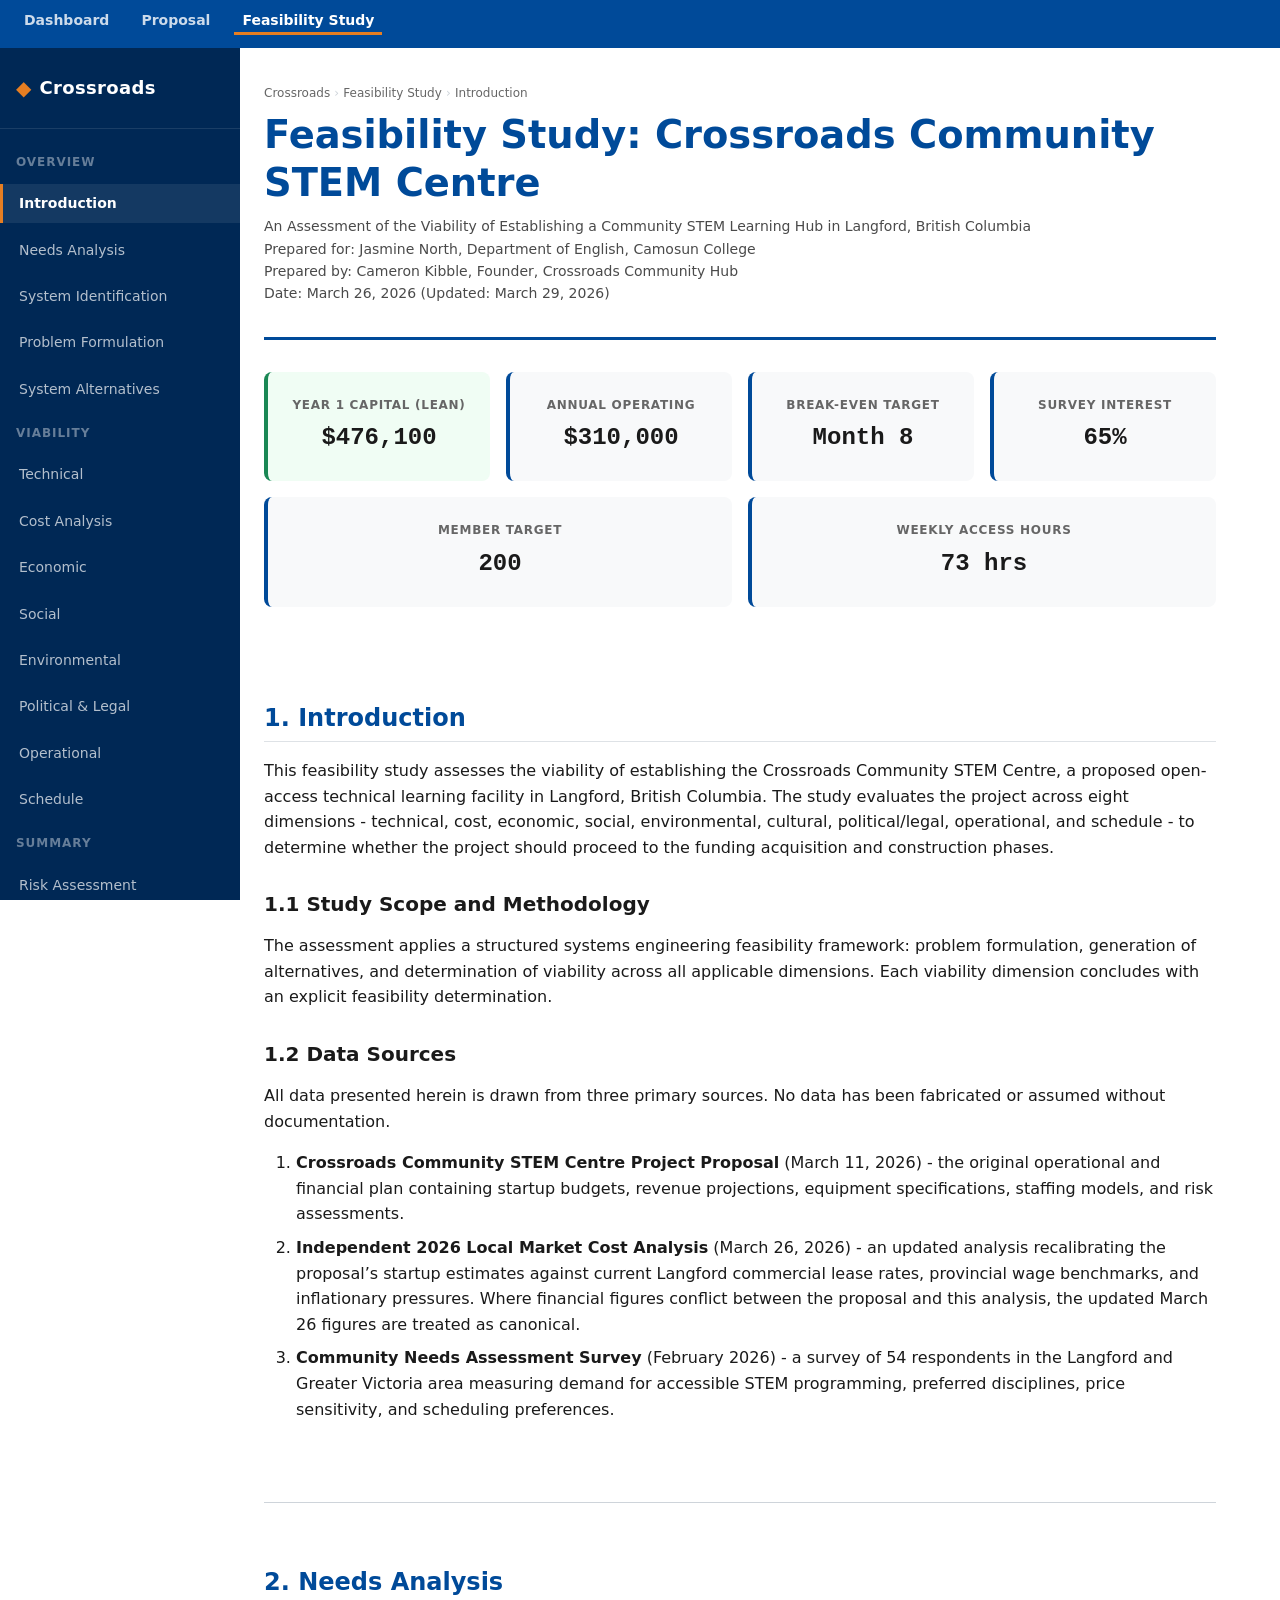
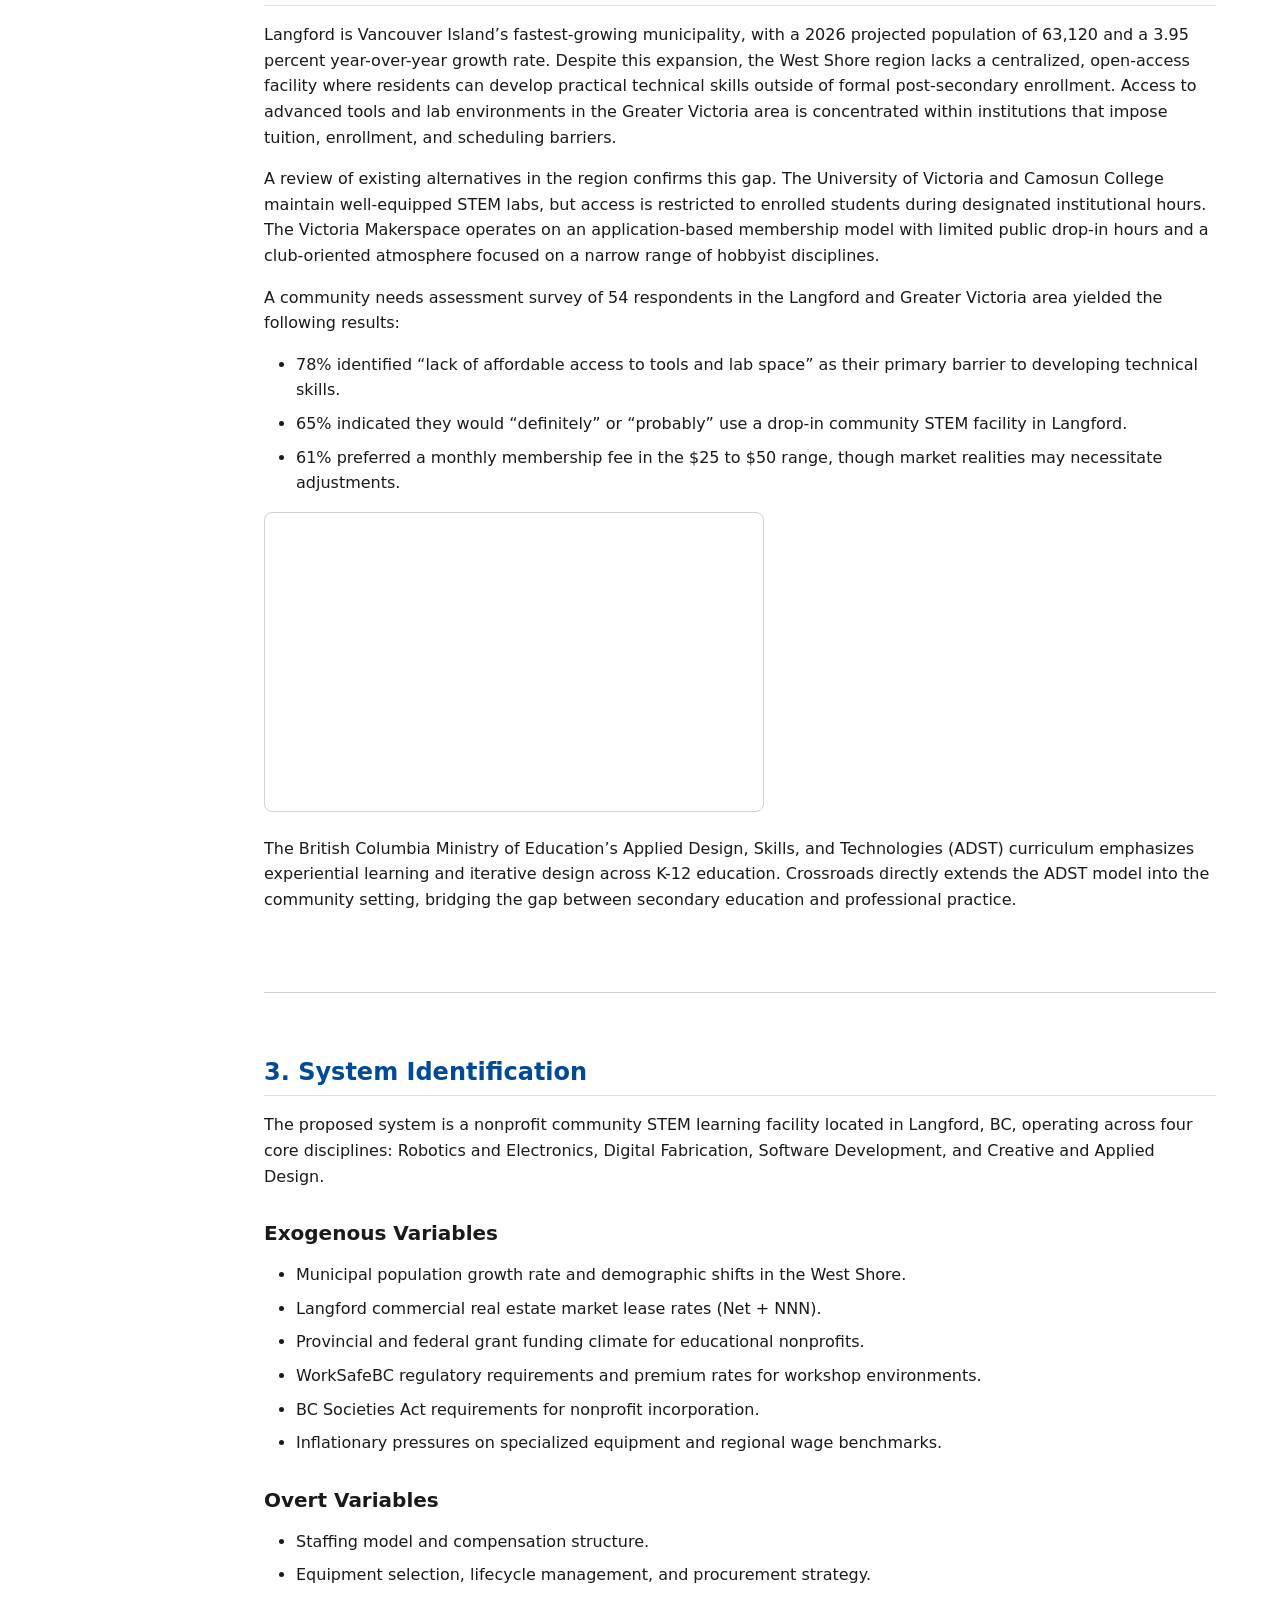
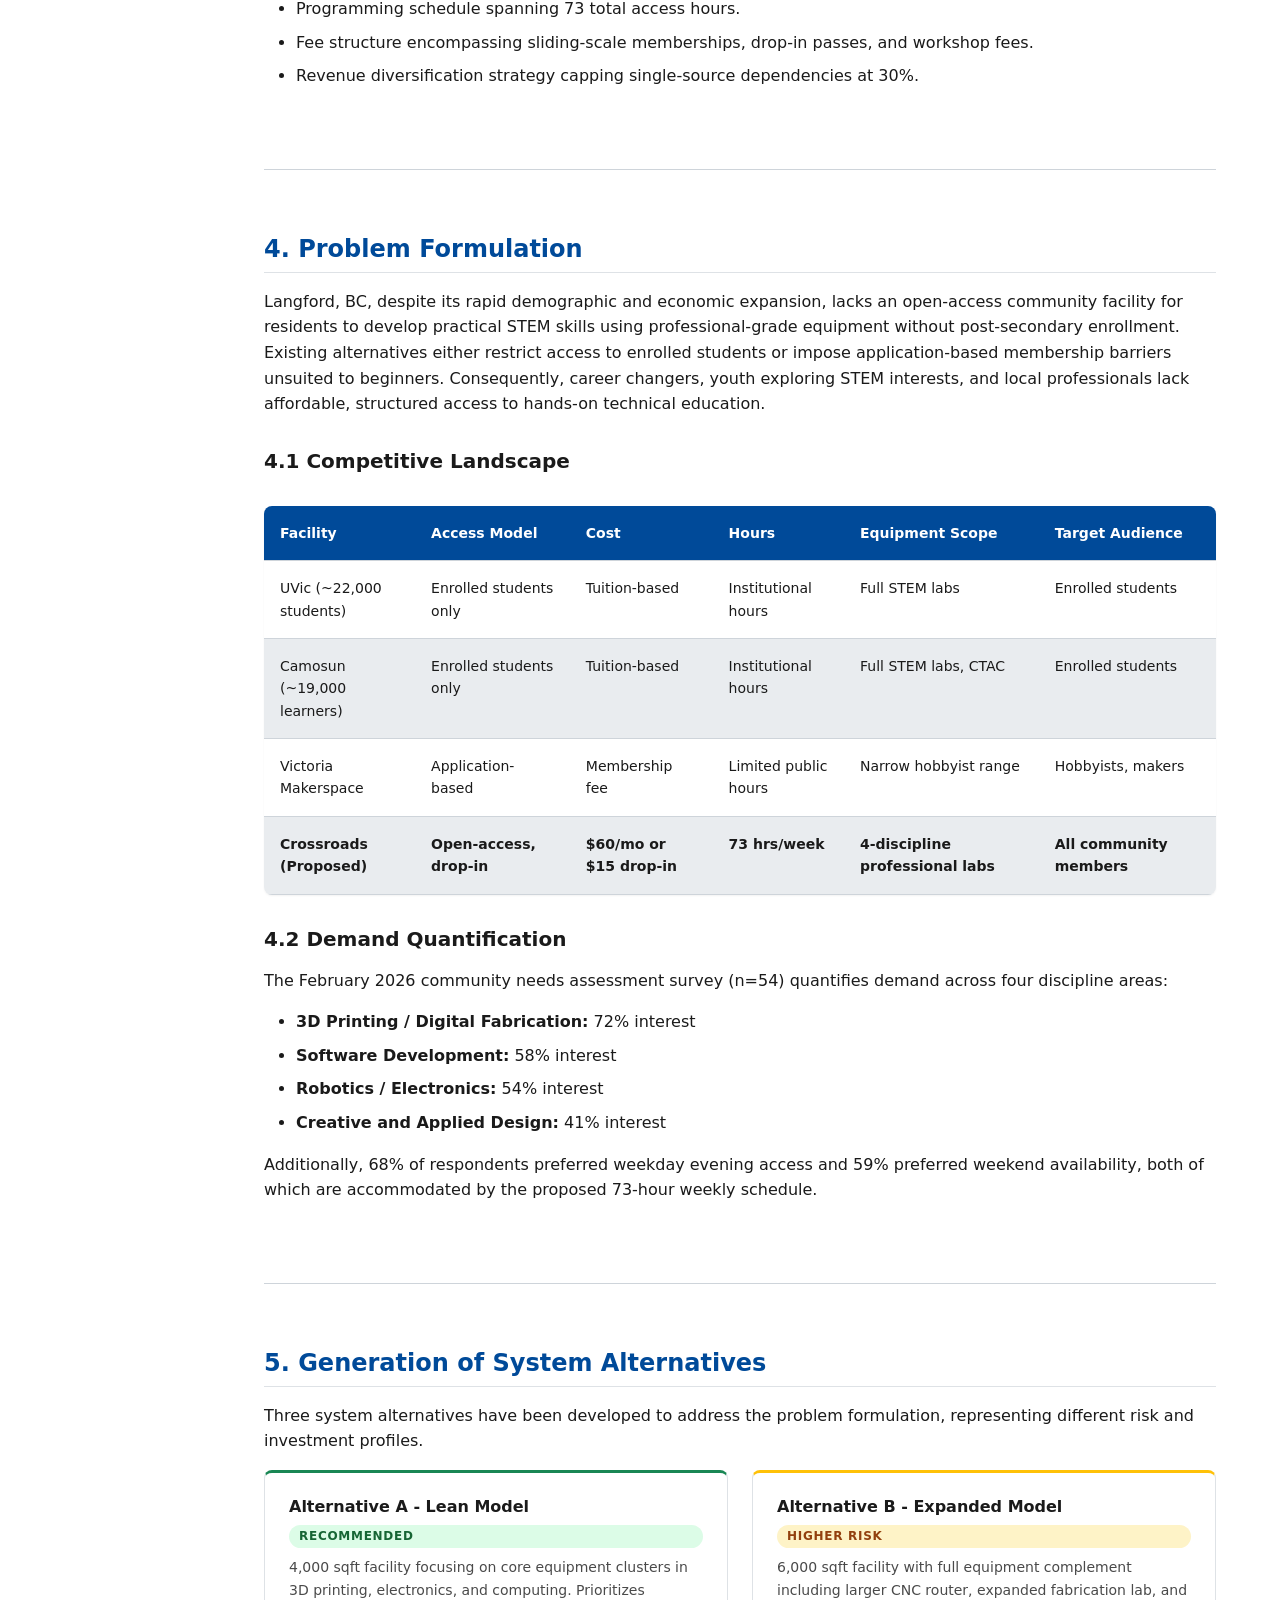
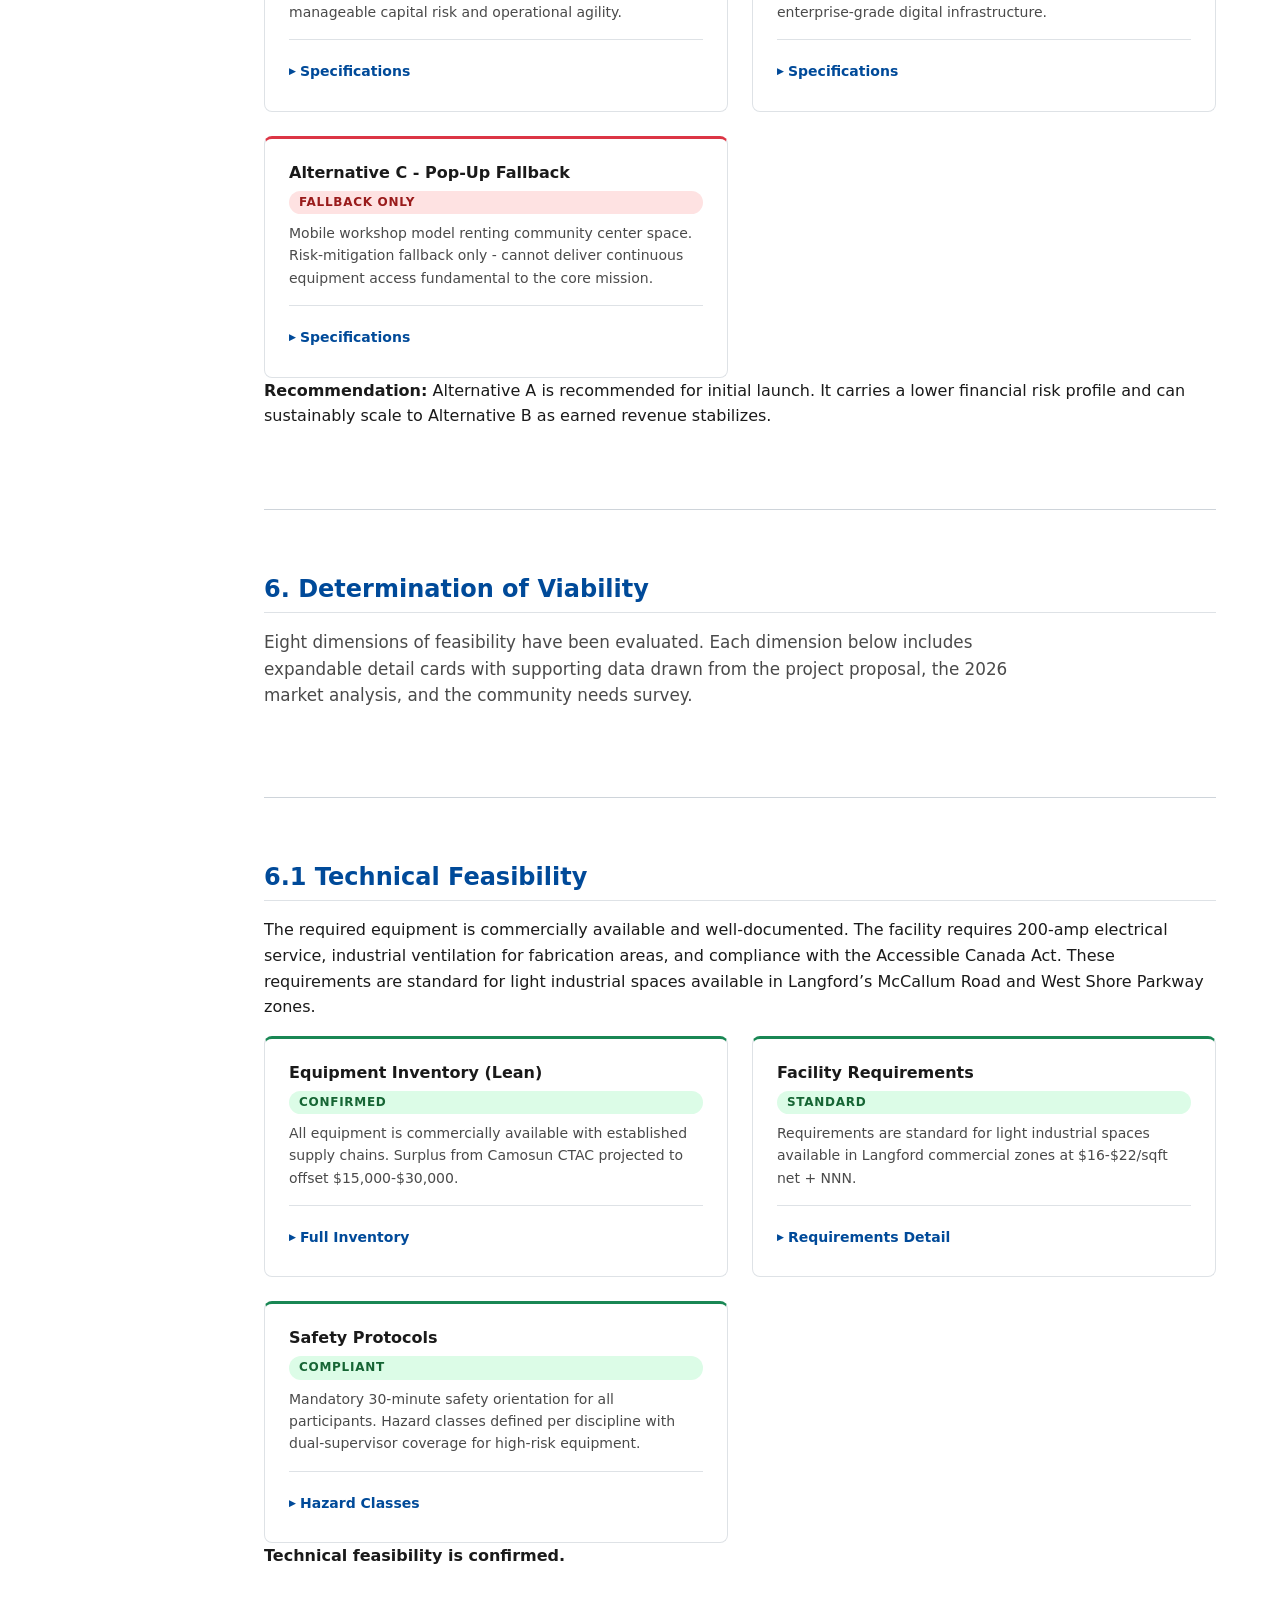
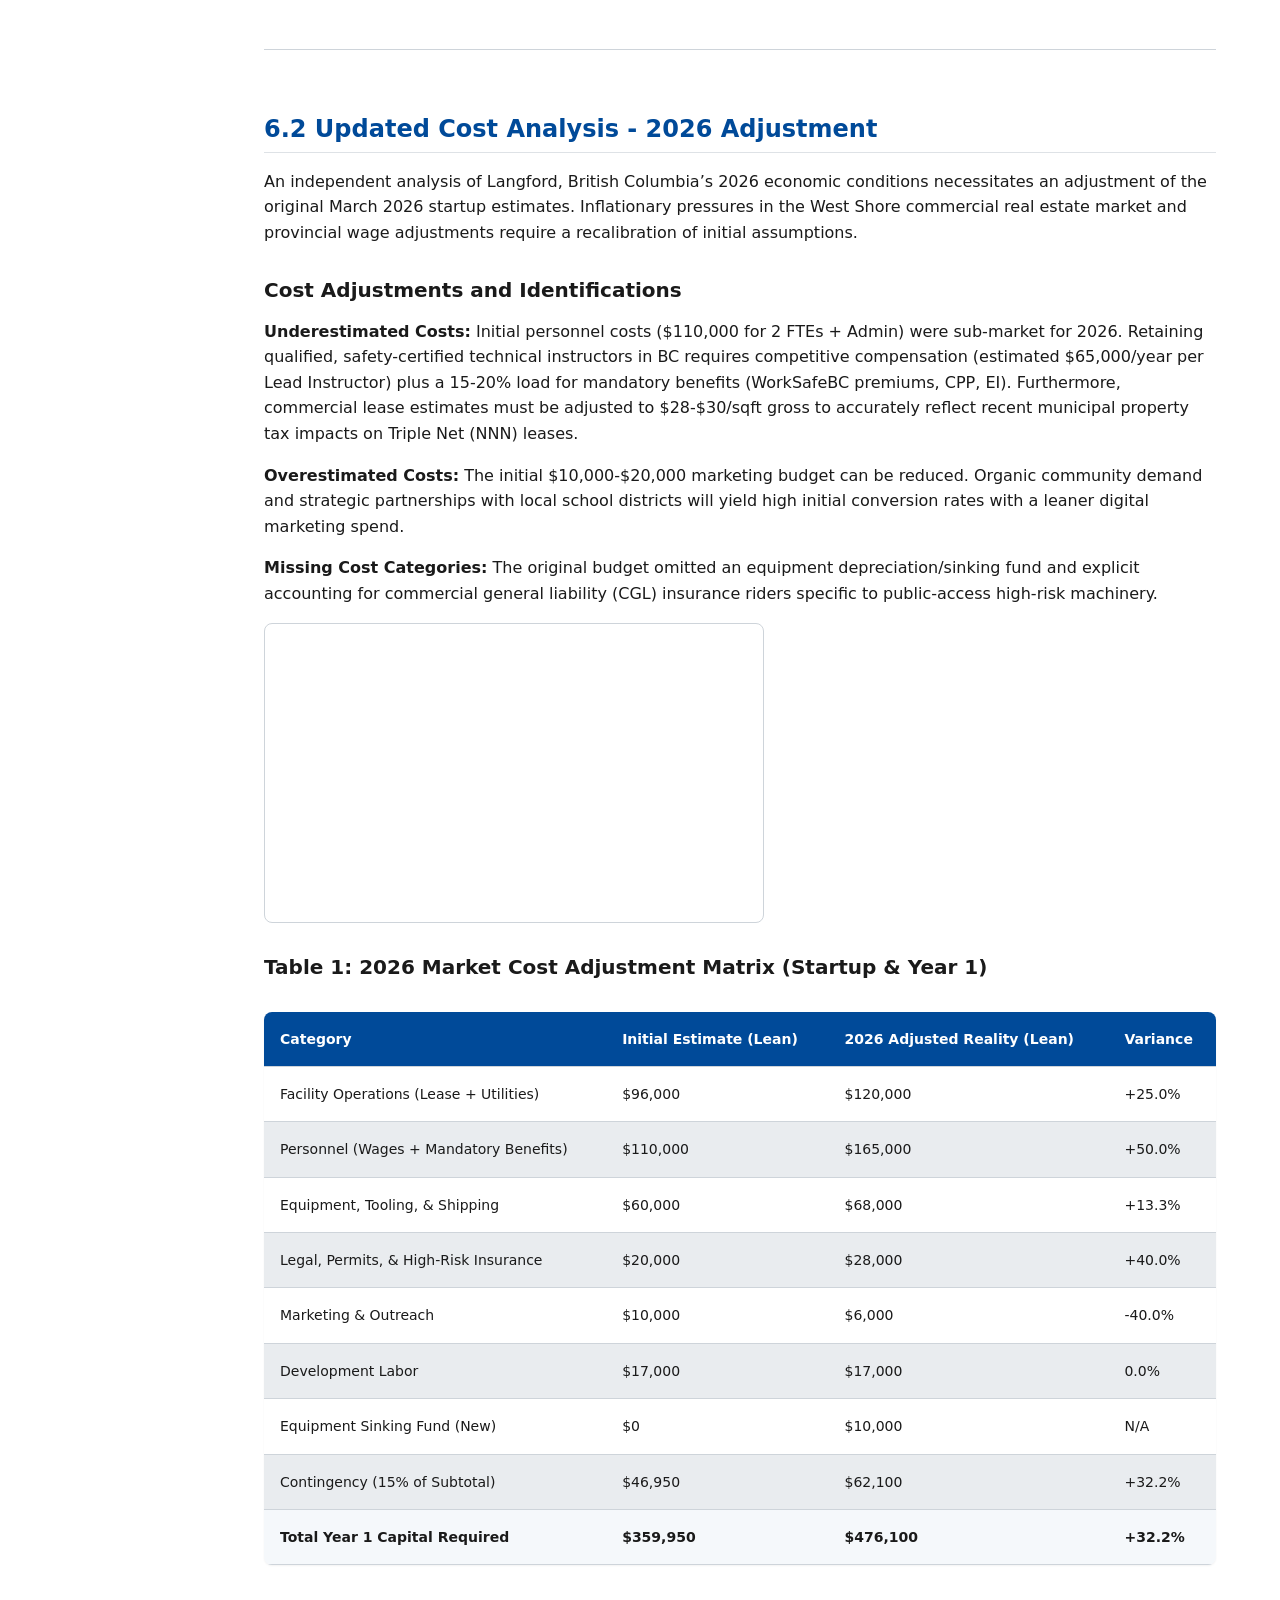
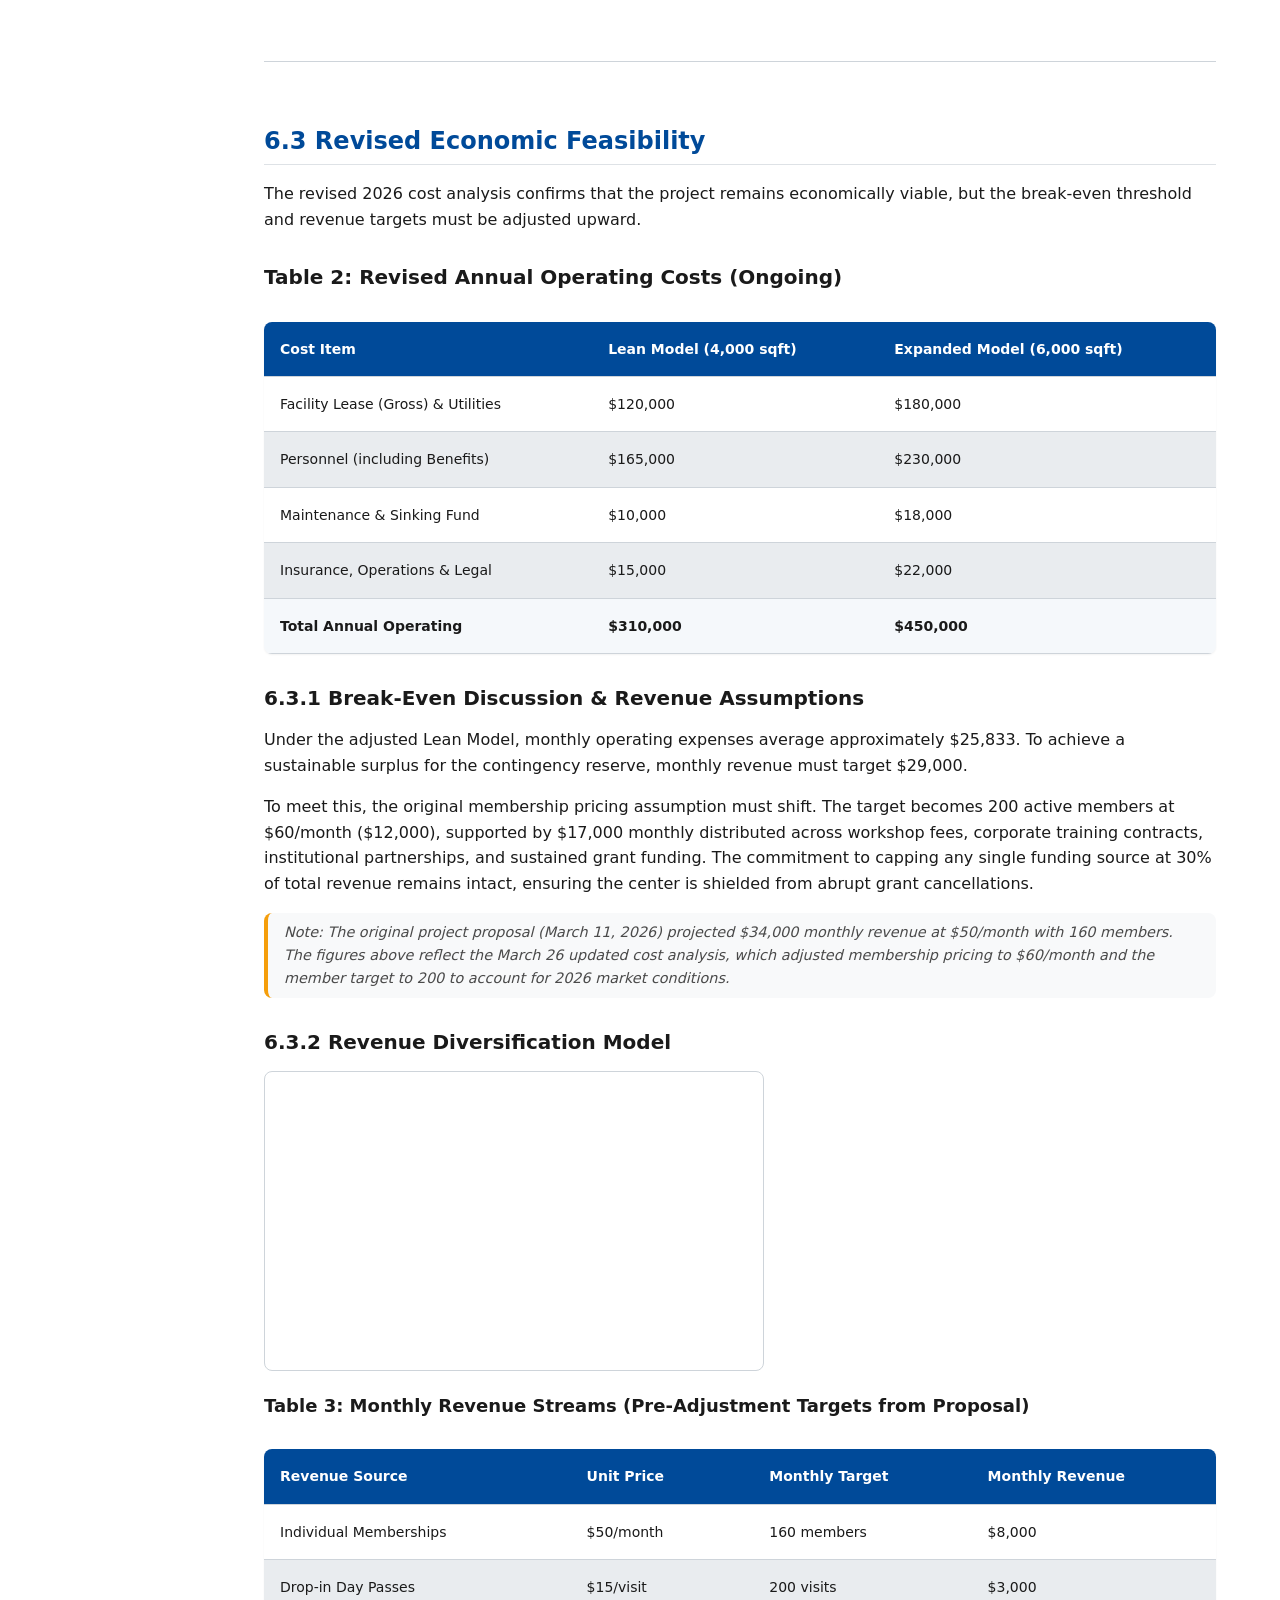
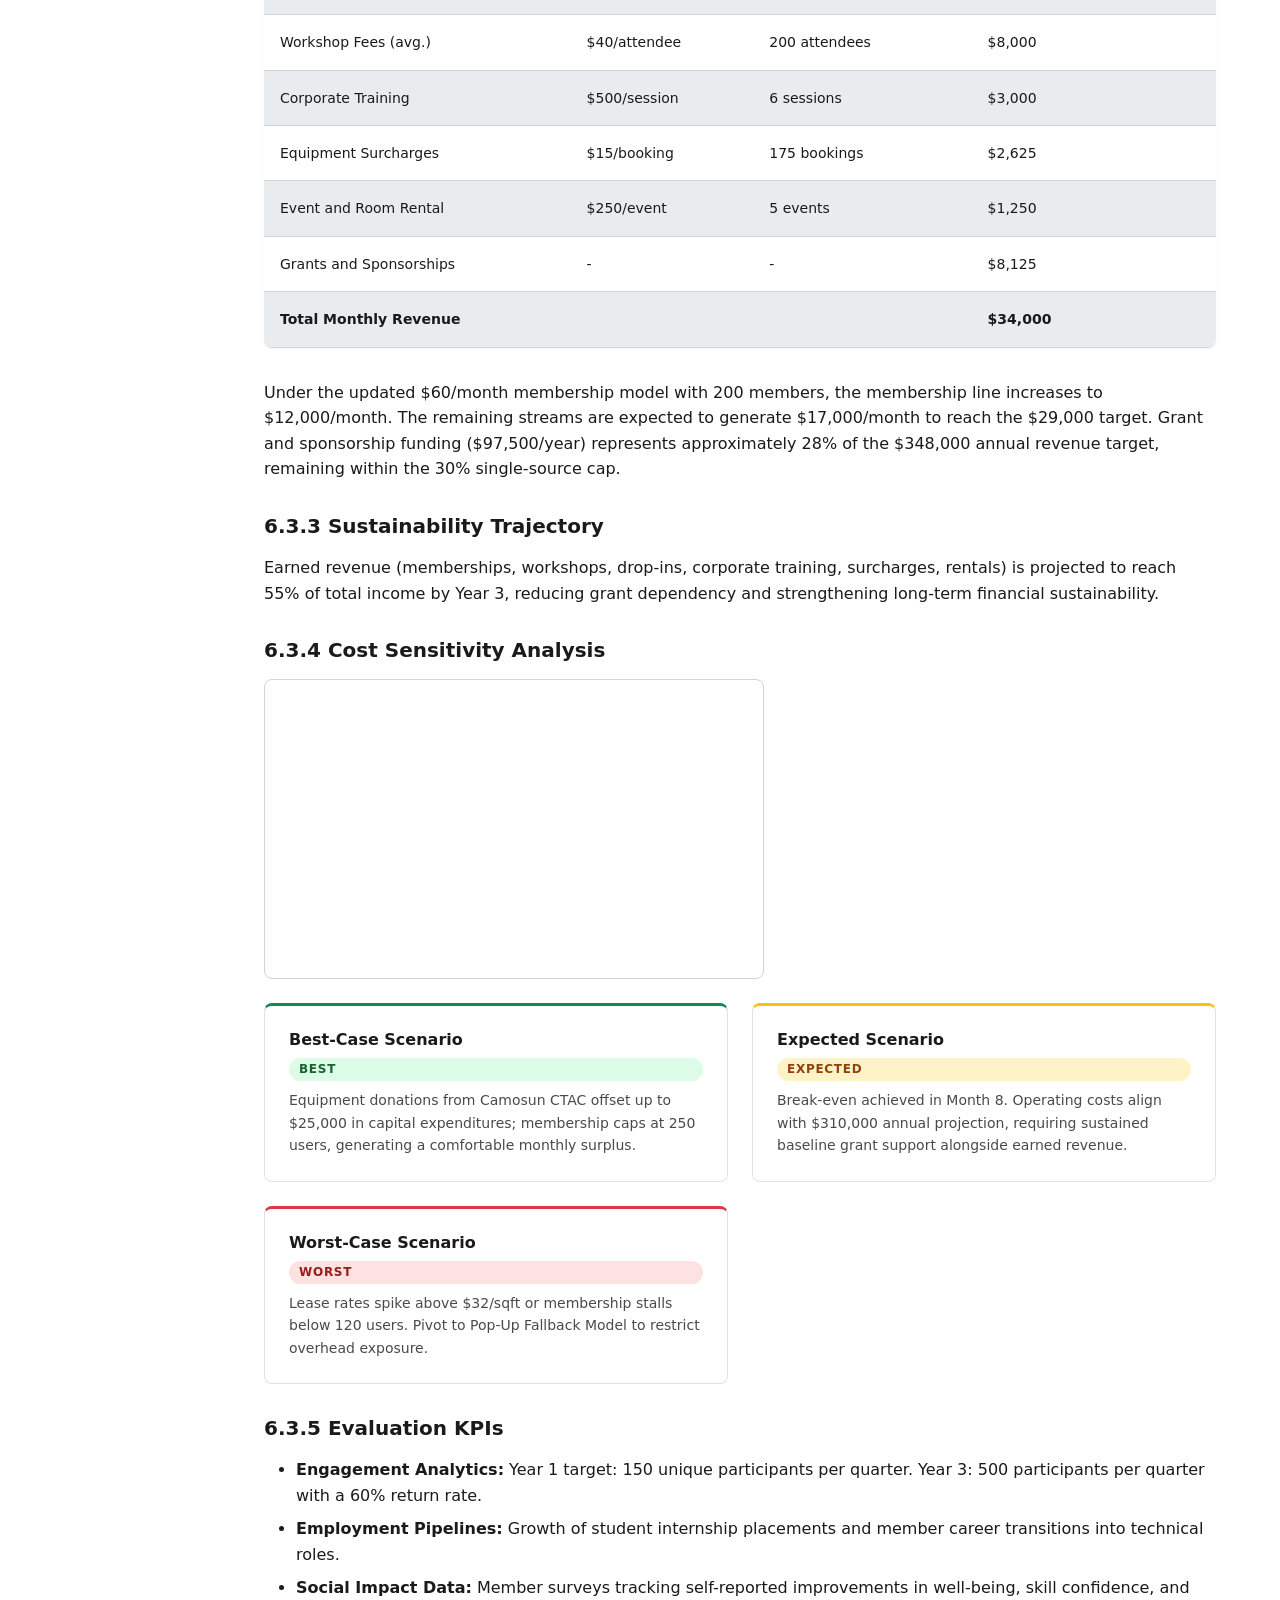
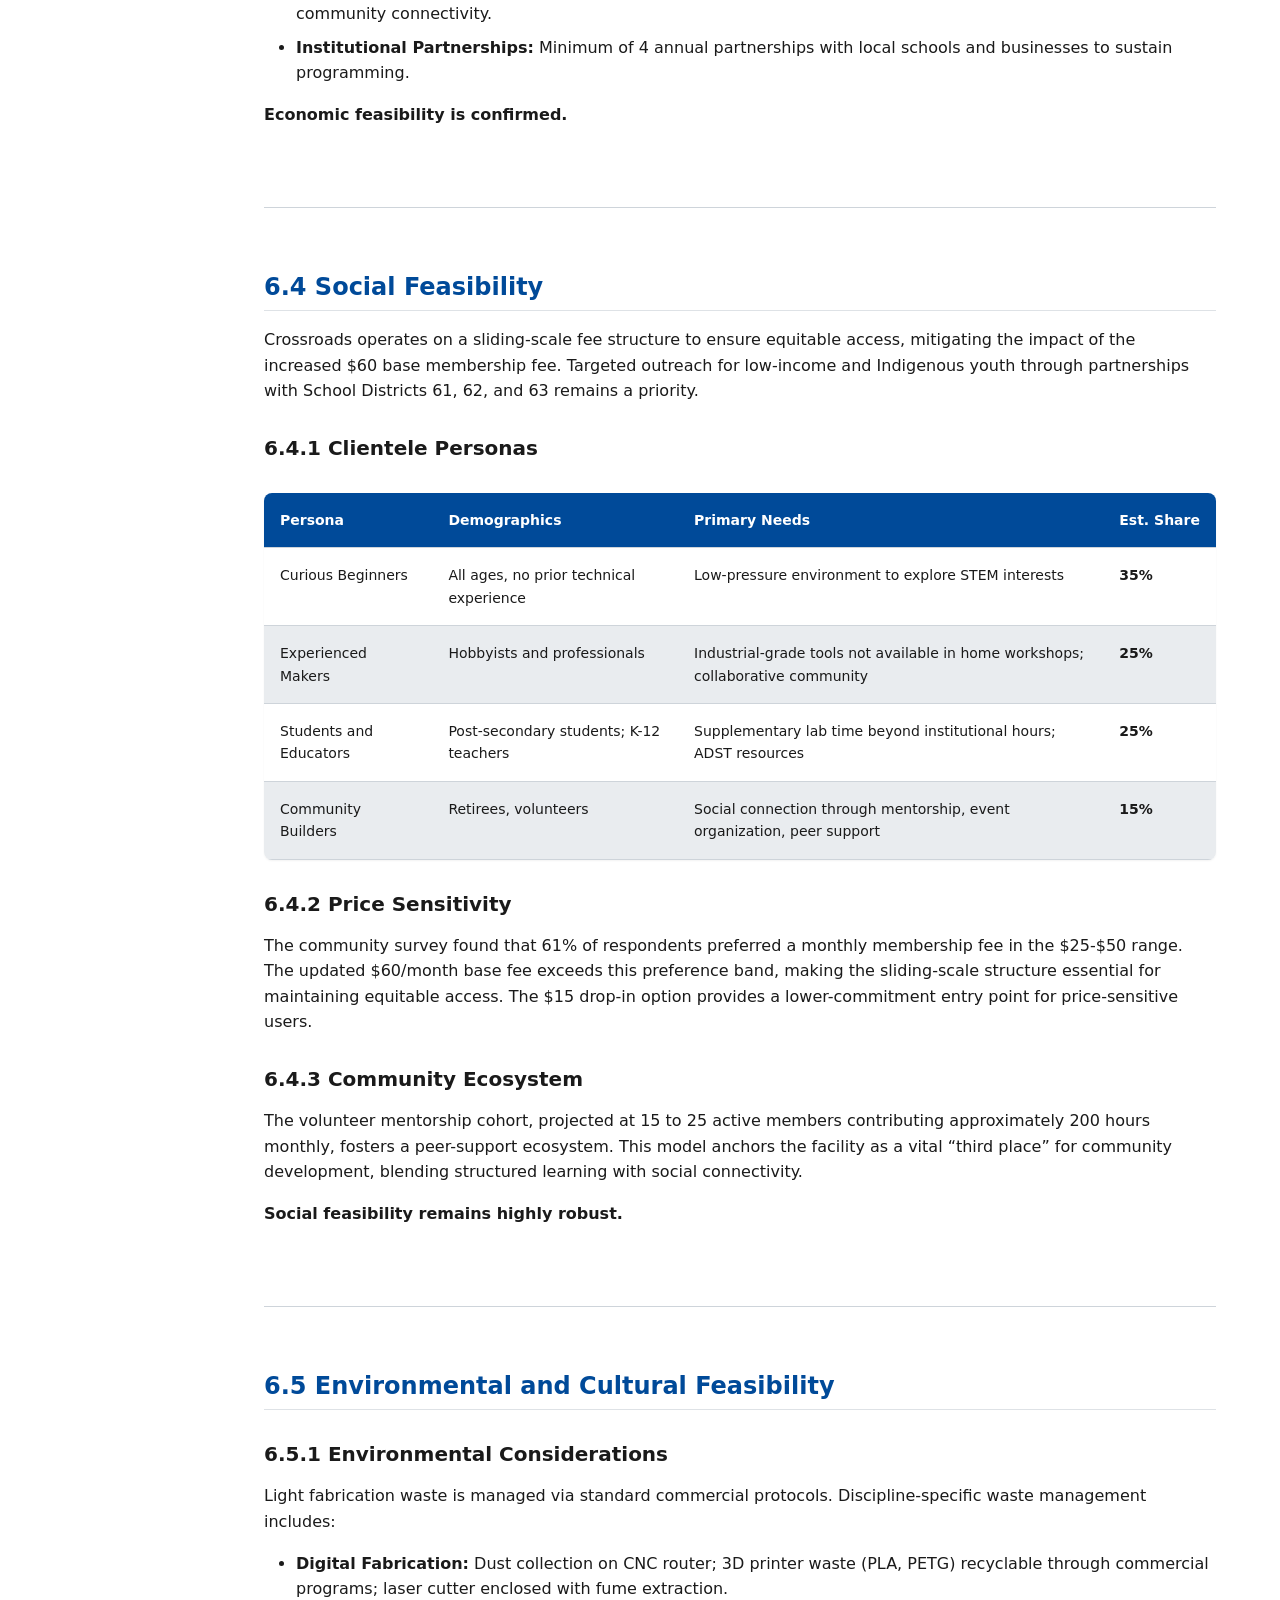
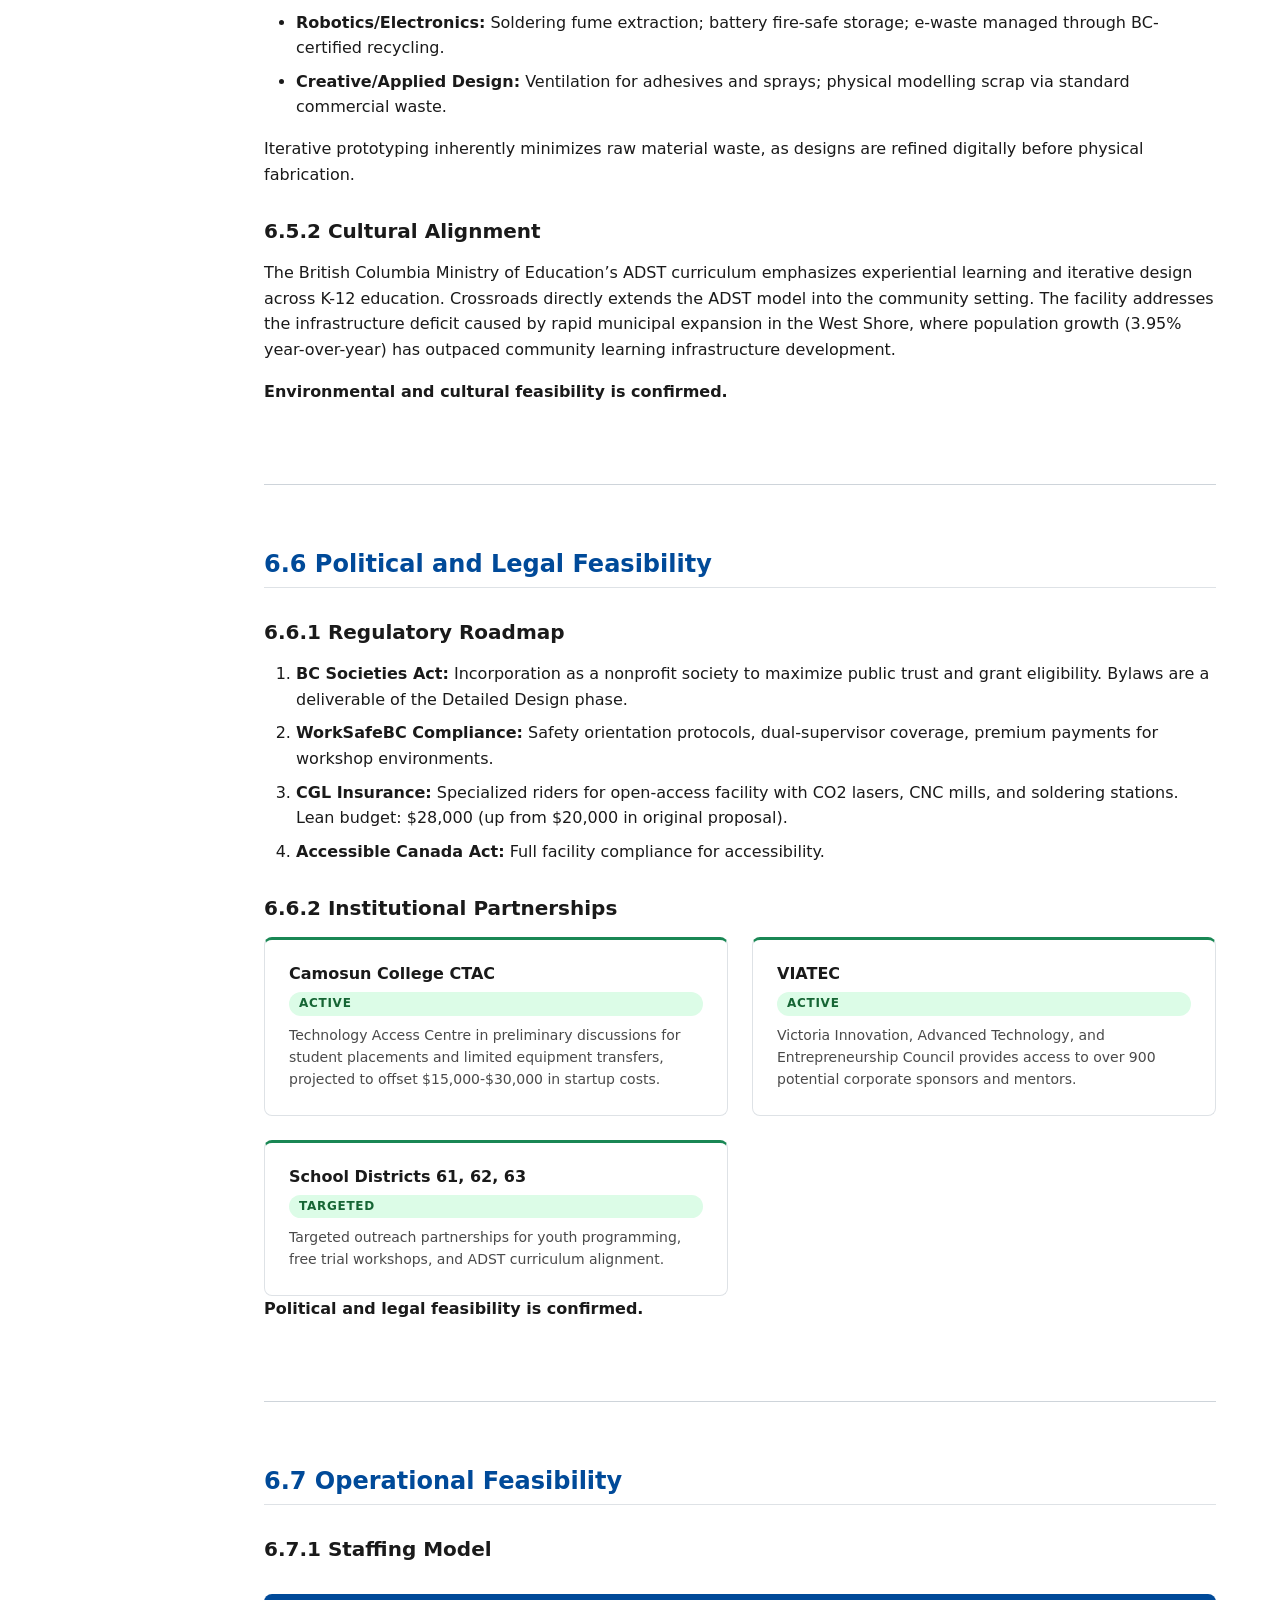
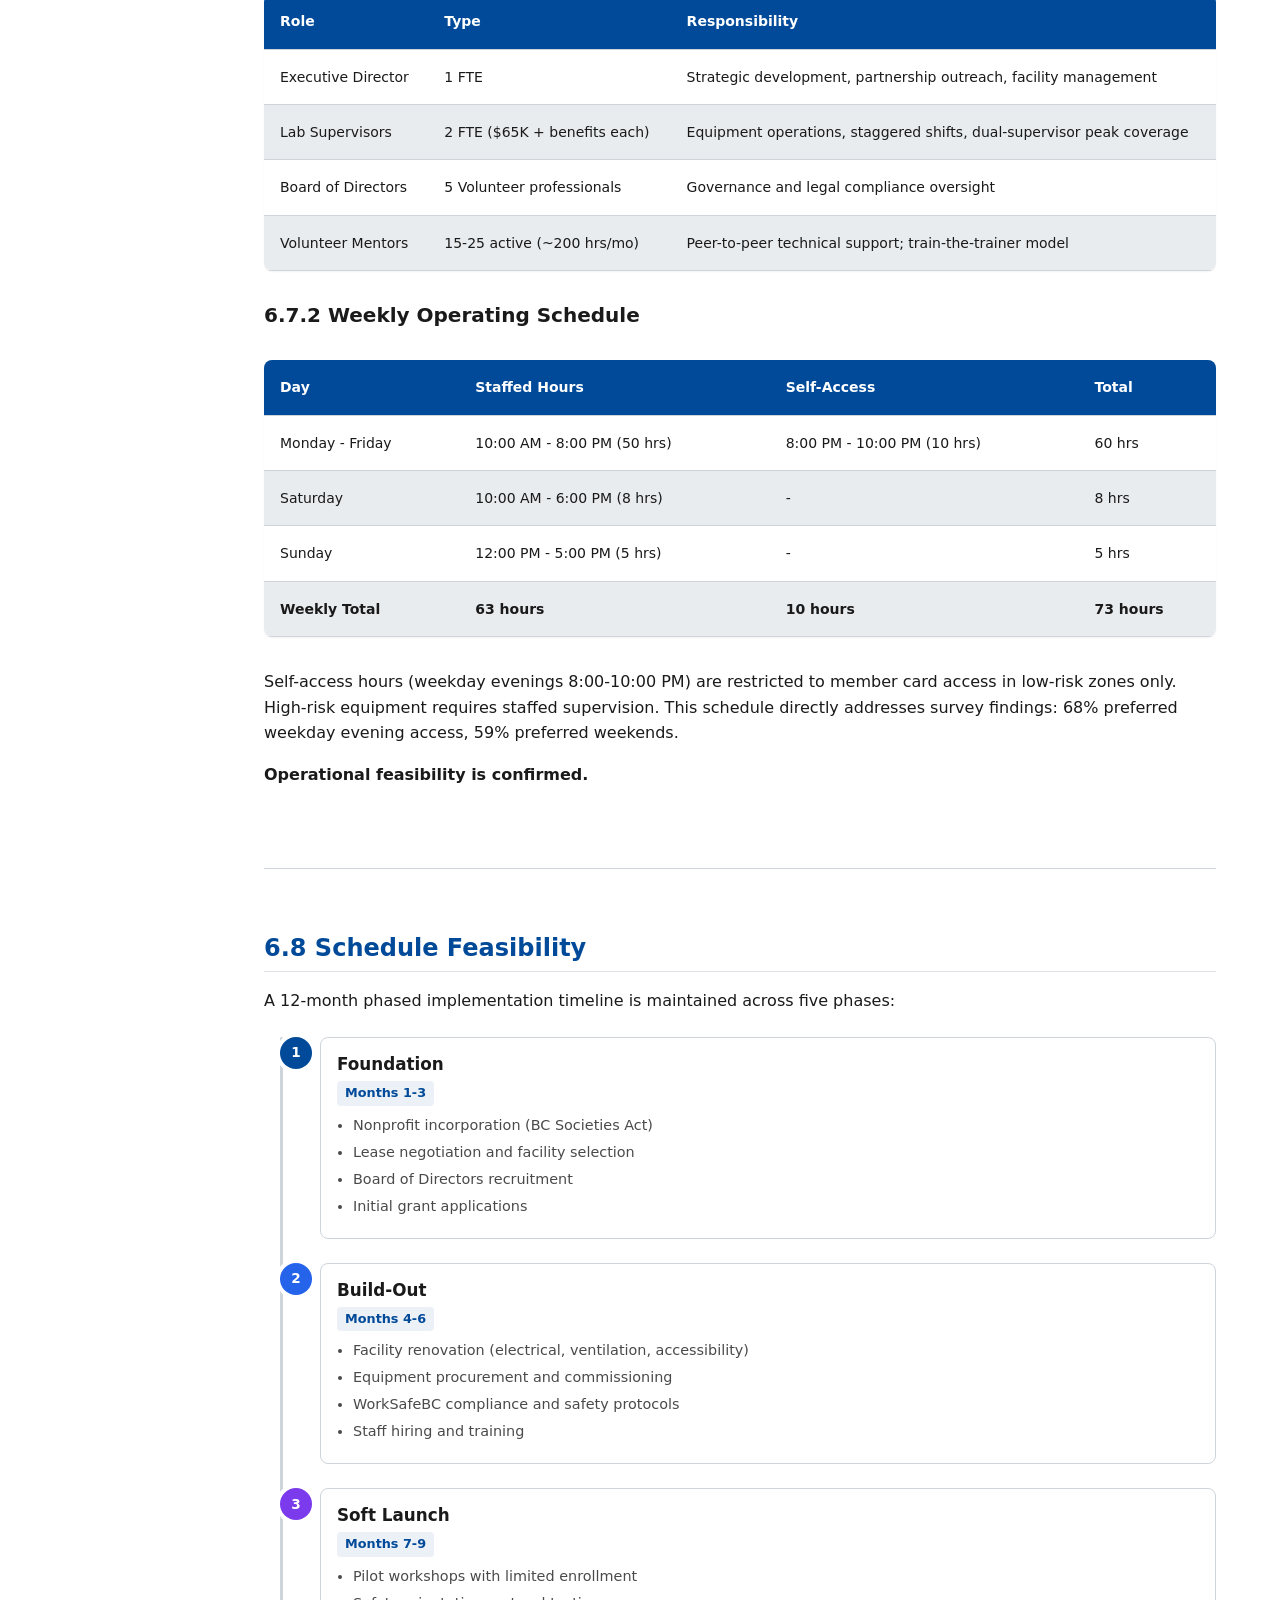
==== feasibility.html @ 7873e2a4 "main" ====
<!DOCTYPE html>
<html lang="en">
<head>
    <meta charset="UTF-8">
    <meta name="viewport" content="width=device-width, initial-scale=1.0">
    <title>Crossroads Community STEM Centre - Feasibility Study</title>
    <meta name="description" content="Feasibility study assessing the viability of the Crossroads Community STEM Centre in Langford, British Columbia. March 2026.">
    <link rel="stylesheet" href="style.css">
    <script src="https://cdn.plot.ly/plotly-2.35.2.min.js" defer></script>
</head>
<body>
<a href="#main-content" class="skip-link">Skip to main content</a>

<!-- ============================================ -->
<!-- TOP NAV                                      -->
<!-- ============================================ -->
<nav class="topnav" aria-label="Site navigation">
    <ul class="topnav__list">
        <li><a href="index.html" class="topnav__link">Dashboard</a></li>
        <li><a href="proposal.html" class="topnav__link">Proposal</a></li>
        <li><a href="feasibility.html" class="topnav__link topnav__link--active" aria-current="page">Feasibility Study</a></li>
    </ul>
</nav>

<!-- ============================================ -->
<!-- SIDEBAR NAVIGATION                           -->
<!-- ============================================ -->
<button class="sidebar-toggle" id="sidebar-toggle" aria-expanded="false" aria-controls="sidebar-nav" aria-label="Toggle navigation menu">
    <span class="sidebar-toggle__bar"></span>
    <span class="sidebar-toggle__bar"></span>
    <span class="sidebar-toggle__bar"></span>
</button>

<nav class="sidebar" id="sidebar-nav" aria-label="Feasibility study sections">
    <div class="sidebar__header">
        <span class="sidebar__logo" aria-hidden="true">&#9670;</span>
        <span class="sidebar__title">Crossroads</span>
    </div>
    <ul class="sidebar__list">
        <li><span class="sidebar__group-label">Overview</span></li>
        <li><a href="#introduction" class="sidebar__link sidebar__link--active">Introduction</a></li>
        <li><a href="#needs-analysis" class="sidebar__link">Needs Analysis</a></li>
        <li><a href="#system-identification" class="sidebar__link">System Identification</a></li>
        <li><a href="#problem-formulation" class="sidebar__link">Problem Formulation</a></li>
        <li><a href="#alternatives" class="sidebar__link">System Alternatives</a></li>

        <li><span class="sidebar__group-label">Viability</span></li>
        <li><a href="#technical" class="sidebar__link">Technical</a></li>
        <li><a href="#cost-analysis" class="sidebar__link">Cost Analysis</a></li>
        <li><a href="#economic" class="sidebar__link">Economic</a></li>
        <li><a href="#social" class="sidebar__link">Social</a></li>
        <li><a href="#environmental" class="sidebar__link">Environmental</a></li>
        <li><a href="#political" class="sidebar__link">Political &amp; Legal</a></li>
        <li><a href="#operational" class="sidebar__link">Operational</a></li>
        <li><a href="#schedule" class="sidebar__link">Schedule</a></li>

        <li><span class="sidebar__group-label">Summary</span></li>
        <li><a href="#risk-assessment" class="sidebar__link">Risk Assessment</a></li>
        <li><a href="#conclusion" class="sidebar__link">Conclusion</a></li>
        <li><a href="#references" class="sidebar__link">References</a></li>
    </ul>
    <div class="sidebar__footer">
        <a href="index.html" class="btn btn--small btn--outline">&larr; Dashboard</a>
        <a href="proposal.html" class="sidebar__footer-link btn btn--small btn--outline">Original Proposal &rarr;</a>
    </div>
</nav>

<!-- ============================================ -->
<!-- MAIN CONTENT                                 -->
<!-- ============================================ -->
<main class="feasibility" id="main-content">

    <!-- Breadcrumb -->
    <p class="breadcrumb" aria-label="Breadcrumb">
        Crossroads<span class="breadcrumb__separator" aria-hidden="true">&#8250;</span>Feasibility Study<span class="breadcrumb__separator" aria-hidden="true">&#8250;</span><span id="breadcrumb-section">Introduction</span>
    </p>

    <!-- Header -->
    <header class="feasibility__header">
        <h1 class="feasibility__title">Feasibility Study: Crossroads Community STEM Centre</h1>
        <p class="feasibility__meta">An Assessment of the Viability of Establishing a Community STEM Learning Hub in Langford, British Columbia</p>
        <p class="feasibility__meta">Prepared for: Jasmine North, Department of English, Camosun College</p>
        <p class="feasibility__meta">Prepared by: Cameron Kibble, Founder, Crossroads Community Hub</p>
        <p class="feasibility__meta">Date: March 26, 2026 (Updated: March 29, 2026)</p>
    </header>

    <!-- ======================================== -->
    <!-- KEY METRICS                              -->
    <!-- ======================================== -->
    <div class="kpi-grid kpi-grid--feasibility">
        <div class="kpi-card kpi-card--accent">
            <span class="kpi-card__label">Year 1 Capital (Lean)</span>
            <span class="kpi-card__value">$476,100</span>
        </div>
        <div class="kpi-card">
            <span class="kpi-card__label">Annual Operating</span>
            <span class="kpi-card__value">$310,000</span>
        </div>
        <div class="kpi-card">
            <span class="kpi-card__label">Break-Even Target</span>
            <span class="kpi-card__value">Month 8</span>
        </div>
        <div class="kpi-card">
            <span class="kpi-card__label">Survey Interest</span>
            <span class="kpi-card__value">65%</span>
        </div>
        <div class="kpi-card">
            <span class="kpi-card__label">Member Target</span>
            <span class="kpi-card__value">200</span>
        </div>
        <div class="kpi-card">
            <span class="kpi-card__label">Weekly Access Hours</span>
            <span class="kpi-card__value">73 hrs</span>
        </div>
    </div>

    <!-- ======================================== -->
    <!-- 1. INTRODUCTION                          -->
    <!-- ======================================== -->
    <section id="introduction" class="section">
        <h2 class="section__heading">1. Introduction</h2>
        <p>This feasibility study assesses the viability of establishing the Crossroads Community STEM Centre, a proposed open-access technical learning facility in Langford, British Columbia. The study evaluates the project across eight dimensions - technical, cost, economic, social, environmental, cultural, political/legal, operational, and schedule - to determine whether the project should proceed to the funding acquisition and construction phases.</p>

        <h3>1.1 Study Scope and Methodology</h3>
        <p>The assessment applies a structured systems engineering feasibility framework: problem formulation, generation of alternatives, and determination of viability across all applicable dimensions. Each viability dimension concludes with an explicit feasibility determination.</p>

        <h3>1.2 Data Sources</h3>
        <p>All data presented herein is drawn from three primary sources. No data has been fabricated or assumed without documentation.</p>
        <ol>
            <li><strong>Crossroads Community STEM Centre Project Proposal</strong> (March 11, 2026) - the original operational and financial plan containing startup budgets, revenue projections, equipment specifications, staffing models, and risk assessments.</li>
            <li><strong>Independent 2026 Local Market Cost Analysis</strong> (March 26, 2026) - an updated analysis recalibrating the proposal&rsquo;s startup estimates against current Langford commercial lease rates, provincial wage benchmarks, and inflationary pressures. Where financial figures conflict between the proposal and this analysis, the updated March 26 figures are treated as canonical.</li>
            <li><strong>Community Needs Assessment Survey</strong> (February 2026) - a survey of 54 respondents in the Langford and Greater Victoria area measuring demand for accessible STEM programming, preferred disciplines, price sensitivity, and scheduling preferences.</li>
        </ol>
    </section>

    <!-- ======================================== -->
    <!-- 2. NEEDS ANALYSIS                        -->
    <!-- ======================================== -->
    <section id="needs-analysis" class="section">
        <h2 class="section__heading">2. Needs Analysis</h2>
        <p>Langford is Vancouver Island&rsquo;s fastest-growing municipality, with a 2026 projected population of 63,120 and a 3.95 percent year-over-year growth rate. Despite this expansion, the West Shore region lacks a centralized, open-access facility where residents can develop practical technical skills outside of formal post-secondary enrollment. Access to advanced tools and lab environments in the Greater Victoria area is concentrated within institutions that impose tuition, enrollment, and scheduling barriers.</p>
        <p>A review of existing alternatives in the region confirms this gap. The University of Victoria and Camosun College maintain well-equipped STEM labs, but access is restricted to enrolled students during designated institutional hours. The Victoria Makerspace operates on an application-based membership model with limited public drop-in hours and a club-oriented atmosphere focused on a narrow range of hobbyist disciplines.</p>
        <p>A community needs assessment survey of 54 respondents in the Langford and Greater Victoria area yielded the following results:</p>
        <ul>
            <li>78% identified &ldquo;lack of affordable access to tools and lab space&rdquo; as their primary barrier to developing technical skills.</li>
            <li>65% indicated they would &ldquo;definitely&rdquo; or &ldquo;probably&rdquo; use a drop-in community STEM facility in Langford.</li>
            <li>61% preferred a monthly membership fee in the $25 to $50 range, though market realities may necessitate adjustments.</li>
        </ul>

        <!-- Survey Chart -->
        <div id="feasibility-survey-chart" class="chart-container" aria-label="Community survey results chart"></div>

        <p>The British Columbia Ministry of Education&rsquo;s Applied Design, Skills, and Technologies (ADST) curriculum emphasizes experiential learning and iterative design across K-12 education. Crossroads directly extends the ADST model into the community setting, bridging the gap between secondary education and professional practice.</p>
    </section>

    <!-- ======================================== -->
    <!-- 3. SYSTEM IDENTIFICATION                 -->
    <!-- ======================================== -->
    <section id="system-identification" class="section">
        <h2 class="section__heading">3. System Identification</h2>
        <p>The proposed system is a nonprofit community STEM learning facility located in Langford, BC, operating across four core disciplines: Robotics and Electronics, Digital Fabrication, Software Development, and Creative and Applied Design.</p>

        <h3>Exogenous Variables</h3>
        <ul>
            <li>Municipal population growth rate and demographic shifts in the West Shore.</li>
            <li>Langford commercial real estate market lease rates (Net + NNN).</li>
            <li>Provincial and federal grant funding climate for educational nonprofits.</li>
            <li>WorkSafeBC regulatory requirements and premium rates for workshop environments.</li>
            <li>BC Societies Act requirements for nonprofit incorporation.</li>
            <li>Inflationary pressures on specialized equipment and regional wage benchmarks.</li>
        </ul>

        <h3>Overt Variables</h3>
        <ul>
            <li>Staffing model and compensation structure.</li>
            <li>Equipment selection, lifecycle management, and procurement strategy.</li>
            <li>Programming schedule spanning 73 total access hours.</li>
            <li>Fee structure encompassing sliding-scale memberships, drop-in passes, and workshop fees.</li>
            <li>Revenue diversification strategy capping single-source dependencies at 30%.</li>
        </ul>
    </section>

    <!-- ======================================== -->
    <!-- 4. PROBLEM FORMULATION                   -->
    <!-- ======================================== -->
    <section id="problem-formulation" class="section">
        <h2 class="section__heading">4. Problem Formulation</h2>
        <p>Langford, BC, despite its rapid demographic and economic expansion, lacks an open-access community facility for residents to develop practical STEM skills using professional-grade equipment without post-secondary enrollment. Existing alternatives either restrict access to enrolled students or impose application-based membership barriers unsuited to beginners. Consequently, career changers, youth exploring STEM interests, and local professionals lack affordable, structured access to hands-on technical education.</p>

        <h3>4.1 Competitive Landscape</h3>
        <div class="table-responsive">
            <table class="table">
                <thead>
                    <tr>
                        <th class="table__cell table__cell--header">Facility</th>
                        <th class="table__cell table__cell--header">Access Model</th>
                        <th class="table__cell table__cell--header">Cost</th>
                        <th class="table__cell table__cell--header">Hours</th>
                        <th class="table__cell table__cell--header">Equipment Scope</th>
                        <th class="table__cell table__cell--header">Target Audience</th>
                    </tr>
                </thead>
                <tbody>
                    <tr><td class="table__cell">UVic (~22,000 students)</td><td class="table__cell">Enrolled students only</td><td class="table__cell">Tuition-based</td><td class="table__cell">Institutional hours</td><td class="table__cell">Full STEM labs</td><td class="table__cell">Enrolled students</td></tr>
                    <tr><td class="table__cell">Camosun (~19,000 learners)</td><td class="table__cell">Enrolled students only</td><td class="table__cell">Tuition-based</td><td class="table__cell">Institutional hours</td><td class="table__cell">Full STEM labs, CTAC</td><td class="table__cell">Enrolled students</td></tr>
                    <tr><td class="table__cell">Victoria Makerspace</td><td class="table__cell">Application-based</td><td class="table__cell">Membership fee</td><td class="table__cell">Limited public hours</td><td class="table__cell">Narrow hobbyist range</td><td class="table__cell">Hobbyists, makers</td></tr>
                    <tr class="table__row--highlight"><td class="table__cell"><strong>Crossroads (Proposed)</strong></td><td class="table__cell"><strong>Open-access, drop-in</strong></td><td class="table__cell"><strong>$60/mo or $15 drop-in</strong></td><td class="table__cell"><strong>73 hrs/week</strong></td><td class="table__cell"><strong>4-discipline professional labs</strong></td><td class="table__cell"><strong>All community members</strong></td></tr>
                </tbody>
            </table>
        </div>

        <h3>4.2 Demand Quantification</h3>
        <p>The February 2026 community needs assessment survey (n=54) quantifies demand across four discipline areas:</p>
        <ul>
            <li><strong>3D Printing / Digital Fabrication:</strong> 72% interest</li>
            <li><strong>Software Development:</strong> 58% interest</li>
            <li><strong>Robotics / Electronics:</strong> 54% interest</li>
            <li><strong>Creative and Applied Design:</strong> 41% interest</li>
        </ul>
        <p>Additionally, 68% of respondents preferred weekday evening access and 59% preferred weekend availability, both of which are accommodated by the proposed 73-hour weekly schedule.</p>
    </section>

    <!-- ======================================== -->
    <!-- 5. GENERATION OF SYSTEM ALTERNATIVES     -->
    <!-- ======================================== -->
    <section id="alternatives" class="section">
        <h2 class="section__heading">5. Generation of System Alternatives</h2>
        <p>Three system alternatives have been developed to address the problem formulation, representing different risk and investment profiles.</p>

        <div class="assessment-grid">
            <div class="assessment-card assessment-card--positive">
                <h3 class="assessment-card__title">Alternative A - Lean Model</h3>
                <span class="assessment-card__badge assessment-card__badge--strong" aria-label="Recommended">Recommended</span>
                <p class="assessment-card__text">4,000 sqft facility focusing on core equipment clusters in 3D printing, electronics, and computing. Prioritizes manageable capital risk and operational agility.</p>
                <details class="assessment-card__details">
                    <summary class="assessment-card__details-toggle">Specifications</summary>
                    <ul class="assessment-card__detail-list">
                        <li><strong>Startup Capital:</strong> $476,100</li>
                        <li><strong>Annual Operating:</strong> $310,000</li>
                        <li><strong>Staff:</strong> ED + 2 Lab Supervisors (FTE)</li>
                        <li><strong>Access:</strong> 73 hrs/week (63 staffed + 10 self-access)</li>
                        <li><strong>Risk Profile:</strong> Moderate</li>
                        <li><strong>Scalability:</strong> Can scale to Alternative B as revenue stabilizes</li>
                    </ul>
                </details>
            </div>
            <div class="assessment-card assessment-card--neutral">
                <h3 class="assessment-card__title">Alternative B - Expanded Model</h3>
                <span class="assessment-card__badge assessment-card__badge--moderate" aria-label="Higher Risk">Higher Risk</span>
                <p class="assessment-card__text">6,000 sqft facility with full equipment complement including larger CNC router, expanded fabrication lab, and enterprise-grade digital infrastructure.</p>
                <details class="assessment-card__details">
                    <summary class="assessment-card__details-toggle">Specifications</summary>
                    <ul class="assessment-card__detail-list">
                        <li><strong>Startup Capital:</strong> $738,300</li>
                        <li><strong>Annual Operating:</strong> $450,000</li>
                        <li><strong>Staff:</strong> ED + 3+ Lab Supervisors (FTE)</li>
                        <li><strong>Access:</strong> 73+ hrs/week</li>
                        <li><strong>Risk Profile:</strong> High (capital exposure)</li>
                        <li><strong>Scalability:</strong> Full-scale from launch</li>
                    </ul>
                </details>
            </div>
            <div class="assessment-card assessment-card--caution">
                <h3 class="assessment-card__title">Alternative C - Pop-Up Fallback</h3>
                <span class="assessment-card__badge assessment-card__badge--caution" aria-label="Fallback Only">Fallback Only</span>
                <p class="assessment-card__text">Mobile workshop model renting community center space. Risk-mitigation fallback only - cannot deliver continuous equipment access fundamental to the core mission.</p>
                <details class="assessment-card__details">
                    <summary class="assessment-card__details-toggle">Specifications</summary>
                    <ul class="assessment-card__detail-list">
                        <li><strong>Startup Capital:</strong> &lt;$50,000</li>
                        <li><strong>Annual Operating:</strong> Variable per event</li>
                        <li><strong>Staff:</strong> Contract instructors only</li>
                        <li><strong>Access:</strong> Schedule-bound only</li>
                        <li><strong>Risk Profile:</strong> Low (no lease commitment)</li>
                        <li><strong>Scalability:</strong> Cannot scale to permanent facility</li>
                    </ul>
                </details>
            </div>
        </div>

        <p><strong>Recommendation:</strong> Alternative A is recommended for initial launch. It carries a lower financial risk profile and can sustainably scale to Alternative B as earned revenue stabilizes.</p>
    </section>

    <!-- ======================================== -->
    <!-- 6. DETERMINATION OF VIABILITY            -->
    <!-- ======================================== -->

    <section class="section">
        <h2 class="section__heading">6. Determination of Viability</h2>
        <p class="section__intro">Eight dimensions of feasibility have been evaluated. Each dimension below includes expandable detail cards with supporting data drawn from the project proposal, the 2026 market analysis, and the community needs survey.</p>
    </section>

    <!-- 6.1 Technical -->
    <section id="technical" class="section">
        <h2 class="section__heading">6.1 Technical Feasibility</h2>
        <p>The required equipment is commercially available and well-documented. The facility requires 200-amp electrical service, industrial ventilation for fabrication areas, and compliance with the Accessible Canada Act. These requirements are standard for light industrial spaces available in Langford&rsquo;s McCallum Road and West Shore Parkway zones.</p>

        <div class="assessment-grid">
            <div class="assessment-card assessment-card--positive">
                <h3 class="assessment-card__title">Equipment Inventory (Lean)</h3>
                <span class="assessment-card__badge assessment-card__badge--strong" aria-label="Confirmed">Confirmed</span>
                <p class="assessment-card__text">All equipment is commercially available with established supply chains. Surplus from Camosun CTAC projected to offset $15,000-$30,000.</p>
                <details class="assessment-card__details">
                    <summary class="assessment-card__details-toggle">Full Inventory</summary>
                    <ul class="assessment-card__detail-list">
                        <li><strong>Robotics/Electronics:</strong> 20x Arduino Uno R4, 10x Raspberry Pi 5, 6x soldering stations, 4x oscilloscopes</li>
                        <li><strong>Digital Fabrication:</strong> 2-4x FDM 3D printers, 1x 40W CO2 laser cutter, 1x benchtop CNC router</li>
                        <li><strong>Software/Creative:</strong> 10-15x workstations, 6x drawing tablets, design software licenses</li>
                        <li><strong>Infrastructure:</strong> Component inventory, test benches, networking equipment</li>
                    </ul>
                </details>
            </div>
            <div class="assessment-card assessment-card--positive">
                <h3 class="assessment-card__title">Facility Requirements</h3>
                <span class="assessment-card__badge assessment-card__badge--strong" aria-label="Standard">Standard</span>
                <p class="assessment-card__text">Requirements are standard for light industrial spaces available in Langford commercial zones at $16-$22/sqft net + NNN.</p>
                <details class="assessment-card__details">
                    <summary class="assessment-card__details-toggle">Requirements Detail</summary>
                    <ul class="assessment-card__detail-list">
                        <li><strong>Electrical:</strong> 200-amp service with dedicated circuits</li>
                        <li><strong>Ventilation:</strong> Industrial ventilation, soldering fume extraction, CNC dust collection</li>
                        <li><strong>ESD Protection:</strong> ESD-safe electronics workstations</li>
                        <li><strong>Accessibility:</strong> Accessible Canada Act compliance</li>
                        <li><strong>Data Protection:</strong> UPS battery backup for workstations</li>
                    </ul>
                </details>
            </div>
            <div class="assessment-card assessment-card--positive">
                <h3 class="assessment-card__title">Safety Protocols</h3>
                <span class="assessment-card__badge assessment-card__badge--strong" aria-label="WorkSafeBC Compliant">Compliant</span>
                <p class="assessment-card__text">Mandatory 30-minute safety orientation for all participants. Hazard classes defined per discipline with dual-supervisor coverage for high-risk equipment.</p>
                <details class="assessment-card__details">
                    <summary class="assessment-card__details-toggle">Hazard Classes</summary>
                    <ul class="assessment-card__detail-list">
                        <li><strong>Robotics/Electronics:</strong> Soldering ventilation, ESD-safe stations, battery fire-safe storage, eye protection</li>
                        <li><strong>Digital Fabrication:</strong> CNC machine guarding, dust collection, laser safety enclosure, face shields</li>
                        <li><strong>Software Dev:</strong> Standard ergonomics; no high-risk equipment; UPS backup</li>
                        <li><strong>Creative/Applied Design:</strong> Adhesive/spray ventilation, blade safety, proper lighting</li>
                    </ul>
                </details>
            </div>
        </div>
        <p><strong>Technical feasibility is confirmed.</strong></p>
    </section>

    <!-- 6.2 Cost Analysis -->
    <section id="cost-analysis" class="section">
        <h2 class="section__heading">6.2 Updated Cost Analysis - 2026 Adjustment</h2>
        <p>An independent analysis of Langford, British Columbia&rsquo;s 2026 economic conditions necessitates an adjustment of the original March 2026 startup estimates. Inflationary pressures in the West Shore commercial real estate market and provincial wage adjustments require a recalibration of initial assumptions.</p>

        <h3>Cost Adjustments and Identifications</h3>
        <p><strong>Underestimated Costs:</strong> Initial personnel costs ($110,000 for 2 FTEs + Admin) were sub-market for 2026. Retaining qualified, safety-certified technical instructors in BC requires competitive compensation (estimated $65,000/year per Lead Instructor) plus a 15-20% load for mandatory benefits (WorkSafeBC premiums, CPP, EI). Furthermore, commercial lease estimates must be adjusted to $28-$30/sqft gross to accurately reflect recent municipal property tax impacts on Triple Net (NNN) leases.</p>
        <p><strong>Overestimated Costs:</strong> The initial $10,000-$20,000 marketing budget can be reduced. Organic community demand and strategic partnerships with local school districts will yield high initial conversion rates with a leaner digital marketing spend.</p>
        <p><strong>Missing Cost Categories:</strong> The original budget omitted an equipment depreciation/sinking fund and explicit accounting for commercial general liability (CGL) insurance riders specific to public-access high-risk machinery.</p>

        <!-- Cost Adjustment Chart -->
        <div id="feasibility-cost-chart" class="chart-container" aria-label="Cost adjustment waterfall chart"></div>

        <h3>Table 1: 2026 Market Cost Adjustment Matrix (Startup &amp; Year 1)</h3>
        <div class="table-responsive">
            <table class="table">
                <thead>
                    <tr>
                        <th class="table__cell table__cell--header">Category</th>
                        <th class="table__cell table__cell--header">Initial Estimate (Lean)</th>
                        <th class="table__cell table__cell--header">2026 Adjusted Reality (Lean)</th>
                        <th class="table__cell table__cell--header">Variance</th>
                    </tr>
                </thead>
                <tbody>
                    <tr><td class="table__cell">Facility Operations (Lease + Utilities)</td><td class="table__cell">$96,000</td><td class="table__cell">$120,000</td><td class="table__cell">+25.0%</td></tr>
                    <tr><td class="table__cell">Personnel (Wages + Mandatory Benefits)</td><td class="table__cell">$110,000</td><td class="table__cell">$165,000</td><td class="table__cell">+50.0%</td></tr>
                    <tr><td class="table__cell">Equipment, Tooling, &amp; Shipping</td><td class="table__cell">$60,000</td><td class="table__cell">$68,000</td><td class="table__cell">+13.3%</td></tr>
                    <tr><td class="table__cell">Legal, Permits, &amp; High-Risk Insurance</td><td class="table__cell">$20,000</td><td class="table__cell">$28,000</td><td class="table__cell">+40.0%</td></tr>
                    <tr><td class="table__cell">Marketing &amp; Outreach</td><td class="table__cell">$10,000</td><td class="table__cell">$6,000</td><td class="table__cell">-40.0%</td></tr>
                    <tr><td class="table__cell">Development Labor</td><td class="table__cell">$17,000</td><td class="table__cell">$17,000</td><td class="table__cell">0.0%</td></tr>
                    <tr><td class="table__cell">Equipment Sinking Fund (New)</td><td class="table__cell">$0</td><td class="table__cell">$10,000</td><td class="table__cell">N/A</td></tr>
                    <tr><td class="table__cell">Contingency (15% of Subtotal)</td><td class="table__cell">$46,950</td><td class="table__cell">$62,100</td><td class="table__cell">+32.2%</td></tr>
                    <tr class="table__row--highlight"><td class="table__cell"><strong>Total Year 1 Capital Required</strong></td><td class="table__cell"><strong>$359,950</strong></td><td class="table__cell"><strong>$476,100</strong></td><td class="table__cell"><strong>+32.2%</strong></td></tr>
                </tbody>
            </table>
        </div>
    </section>

    <!-- 6.3 Economic -->
    <section id="economic" class="section">
        <h2 class="section__heading">6.3 Revised Economic Feasibility</h2>
        <p>The revised 2026 cost analysis confirms that the project remains economically viable, but the break-even threshold and revenue targets must be adjusted upward.</p>

        <h3>Table 2: Revised Annual Operating Costs (Ongoing)</h3>
        <div class="table-responsive">
            <table class="table">
                <thead>
                    <tr>
                        <th class="table__cell table__cell--header">Cost Item</th>
                        <th class="table__cell table__cell--header">Lean Model (4,000 sqft)</th>
                        <th class="table__cell table__cell--header">Expanded Model (6,000 sqft)</th>
                    </tr>
                </thead>
                <tbody>
                    <tr><td class="table__cell">Facility Lease (Gross) &amp; Utilities</td><td class="table__cell">$120,000</td><td class="table__cell">$180,000</td></tr>
                    <tr><td class="table__cell">Personnel (including Benefits)</td><td class="table__cell">$165,000</td><td class="table__cell">$230,000</td></tr>
                    <tr><td class="table__cell">Maintenance &amp; Sinking Fund</td><td class="table__cell">$10,000</td><td class="table__cell">$18,000</td></tr>
                    <tr><td class="table__cell">Insurance, Operations &amp; Legal</td><td class="table__cell">$15,000</td><td class="table__cell">$22,000</td></tr>
                    <tr class="table__row--highlight"><td class="table__cell"><strong>Total Annual Operating</strong></td><td class="table__cell"><strong>$310,000</strong></td><td class="table__cell"><strong>$450,000</strong></td></tr>
                </tbody>
            </table>
        </div>

        <h3>6.3.1 Break-Even Discussion &amp; Revenue Assumptions</h3>
        <p>Under the adjusted Lean Model, monthly operating expenses average approximately $25,833. To achieve a sustainable surplus for the contingency reserve, monthly revenue must target $29,000.</p>
        <p>To meet this, the original membership pricing assumption must shift. The target becomes 200 active members at $60/month ($12,000), supported by $17,000 monthly distributed across workshop fees, corporate training contracts, institutional partnerships, and sustained grant funding. The commitment to capping any single funding source at 30% of total revenue remains intact, ensuring the center is shielded from abrupt grant cancellations.</p>
        <p class="feasibility__note"><em>Note: The original project proposal (March 11, 2026) projected $34,000 monthly revenue at $50/month with 160 members. The figures above reflect the March 26 updated cost analysis, which adjusted membership pricing to $60/month and the member target to 200 to account for 2026 market conditions.</em></p>

        <h3>6.3.2 Revenue Diversification Model</h3>

        <!-- Revenue Breakdown Chart -->
        <div id="feasibility-revenue-chart" class="chart-container" aria-label="Revenue breakdown chart"></div>

        <h4>Table 3: Monthly Revenue Streams (Pre-Adjustment Targets from Proposal)</h4>
        <div class="table-responsive">
            <table class="table">
                <thead>
                    <tr>
                        <th class="table__cell table__cell--header">Revenue Source</th>
                        <th class="table__cell table__cell--header">Unit Price</th>
                        <th class="table__cell table__cell--header">Monthly Target</th>
                        <th class="table__cell table__cell--header">Monthly Revenue</th>
                    </tr>
                </thead>
                <tbody>
                    <tr><td class="table__cell">Individual Memberships</td><td class="table__cell">$50/month</td><td class="table__cell">160 members</td><td class="table__cell">$8,000</td></tr>
                    <tr><td class="table__cell">Drop-in Day Passes</td><td class="table__cell">$15/visit</td><td class="table__cell">200 visits</td><td class="table__cell">$3,000</td></tr>
                    <tr><td class="table__cell">Workshop Fees (avg.)</td><td class="table__cell">$40/attendee</td><td class="table__cell">200 attendees</td><td class="table__cell">$8,000</td></tr>
                    <tr><td class="table__cell">Corporate Training</td><td class="table__cell">$500/session</td><td class="table__cell">6 sessions</td><td class="table__cell">$3,000</td></tr>
                    <tr><td class="table__cell">Equipment Surcharges</td><td class="table__cell">$15/booking</td><td class="table__cell">175 bookings</td><td class="table__cell">$2,625</td></tr>
                    <tr><td class="table__cell">Event and Room Rental</td><td class="table__cell">$250/event</td><td class="table__cell">5 events</td><td class="table__cell">$1,250</td></tr>
                    <tr><td class="table__cell">Grants and Sponsorships</td><td class="table__cell">-</td><td class="table__cell">-</td><td class="table__cell">$8,125</td></tr>
                    <tr class="table__row--highlight"><td class="table__cell"><strong>Total Monthly Revenue</strong></td><td class="table__cell"></td><td class="table__cell"></td><td class="table__cell"><strong>$34,000</strong></td></tr>
                </tbody>
            </table>
        </div>
        <p>Under the updated $60/month membership model with 200 members, the membership line increases to $12,000/month. The remaining streams are expected to generate $17,000/month to reach the $29,000 target. Grant and sponsorship funding ($97,500/year) represents approximately 28% of the $348,000 annual revenue target, remaining within the 30% single-source cap.</p>

        <h3>6.3.3 Sustainability Trajectory</h3>
        <p>Earned revenue (memberships, workshops, drop-ins, corporate training, surcharges, rentals) is projected to reach 55% of total income by Year 3, reducing grant dependency and strengthening long-term financial sustainability.</p>

        <h3>6.3.4 Cost Sensitivity Analysis</h3>

        <!-- Scenario Comparison Chart -->
        <div id="feasibility-scenario-chart" class="chart-container" aria-label="Cost scenario comparison chart"></div>

        <div class="assessment-grid">
            <div class="assessment-card assessment-card--positive">
                <h3 class="assessment-card__title">Best-Case Scenario</h3>
                <span class="assessment-card__badge assessment-card__badge--strong">Best</span>
                <p class="assessment-card__text">Equipment donations from Camosun CTAC offset up to $25,000 in capital expenditures; membership caps at 250 users, generating a comfortable monthly surplus.</p>
            </div>
            <div class="assessment-card assessment-card--neutral">
                <h3 class="assessment-card__title">Expected Scenario</h3>
                <span class="assessment-card__badge assessment-card__badge--moderate">Expected</span>
                <p class="assessment-card__text">Break-even achieved in Month 8. Operating costs align with $310,000 annual projection, requiring sustained baseline grant support alongside earned revenue.</p>
            </div>
            <div class="assessment-card assessment-card--caution">
                <h3 class="assessment-card__title">Worst-Case Scenario</h3>
                <span class="assessment-card__badge assessment-card__badge--caution">Worst</span>
                <p class="assessment-card__text">Lease rates spike above $32/sqft or membership stalls below 120 users. Pivot to Pop-Up Fallback Model to restrict overhead exposure.</p>
            </div>
        </div>

        <h3>6.3.5 Evaluation KPIs</h3>
        <ul>
            <li><strong>Engagement Analytics:</strong> Year 1 target: 150 unique participants per quarter. Year 3: 500 participants per quarter with a 60% return rate.</li>
            <li><strong>Employment Pipelines:</strong> Growth of student internship placements and member career transitions into technical roles.</li>
            <li><strong>Social Impact Data:</strong> Member surveys tracking self-reported improvements in well-being, skill confidence, and community connectivity.</li>
            <li><strong>Institutional Partnerships:</strong> Minimum of 4 annual partnerships with local schools and businesses to sustain programming.</li>
        </ul>

        <p><strong>Economic feasibility is confirmed.</strong></p>
    </section>

    <!-- 6.4 Social -->
    <section id="social" class="section">
        <h2 class="section__heading">6.4 Social Feasibility</h2>
        <p>Crossroads operates on a sliding-scale fee structure to ensure equitable access, mitigating the impact of the increased $60 base membership fee. Targeted outreach for low-income and Indigenous youth through partnerships with School Districts 61, 62, and 63 remains a priority.</p>

        <h3>6.4.1 Clientele Personas</h3>
        <div class="table-responsive">
            <table class="table">
                <thead>
                    <tr>
                        <th class="table__cell table__cell--header">Persona</th>
                        <th class="table__cell table__cell--header">Demographics</th>
                        <th class="table__cell table__cell--header">Primary Needs</th>
                        <th class="table__cell table__cell--header">Est. Share</th>
                    </tr>
                </thead>
                <tbody>
                    <tr><td class="table__cell">Curious Beginners</td><td class="table__cell">All ages, no prior technical experience</td><td class="table__cell">Low-pressure environment to explore STEM interests</td><td class="table__cell"><strong>35%</strong></td></tr>
                    <tr><td class="table__cell">Experienced Makers</td><td class="table__cell">Hobbyists and professionals</td><td class="table__cell">Industrial-grade tools not available in home workshops; collaborative community</td><td class="table__cell"><strong>25%</strong></td></tr>
                    <tr><td class="table__cell">Students and Educators</td><td class="table__cell">Post-secondary students; K-12 teachers</td><td class="table__cell">Supplementary lab time beyond institutional hours; ADST resources</td><td class="table__cell"><strong>25%</strong></td></tr>
                    <tr><td class="table__cell">Community Builders</td><td class="table__cell">Retirees, volunteers</td><td class="table__cell">Social connection through mentorship, event organization, peer support</td><td class="table__cell"><strong>15%</strong></td></tr>
                </tbody>
            </table>
        </div>

        <h3>6.4.2 Price Sensitivity</h3>
        <p>The community survey found that 61% of respondents preferred a monthly membership fee in the $25-$50 range. The updated $60/month base fee exceeds this preference band, making the sliding-scale structure essential for maintaining equitable access. The $15 drop-in option provides a lower-commitment entry point for price-sensitive users.</p>

        <h3>6.4.3 Community Ecosystem</h3>
        <p>The volunteer mentorship cohort, projected at 15 to 25 active members contributing approximately 200 hours monthly, fosters a peer-support ecosystem. This model anchors the facility as a vital &ldquo;third place&rdquo; for community development, blending structured learning with social connectivity.</p>

        <p><strong>Social feasibility remains highly robust.</strong></p>
    </section>

    <!-- 6.5 Environmental -->
    <section id="environmental" class="section">
        <h2 class="section__heading">6.5 Environmental and Cultural Feasibility</h2>

        <h3>6.5.1 Environmental Considerations</h3>
        <p>Light fabrication waste is managed via standard commercial protocols. Discipline-specific waste management includes:</p>
        <ul>
            <li><strong>Digital Fabrication:</strong> Dust collection on CNC router; 3D printer waste (PLA, PETG) recyclable through commercial programs; laser cutter enclosed with fume extraction.</li>
            <li><strong>Robotics/Electronics:</strong> Soldering fume extraction; battery fire-safe storage; e-waste managed through BC-certified recycling.</li>
            <li><strong>Creative/Applied Design:</strong> Ventilation for adhesives and sprays; physical modelling scrap via standard commercial waste.</li>
        </ul>
        <p>Iterative prototyping inherently minimizes raw material waste, as designs are refined digitally before physical fabrication.</p>

        <h3>6.5.2 Cultural Alignment</h3>
        <p>The British Columbia Ministry of Education&rsquo;s ADST curriculum emphasizes experiential learning and iterative design across K-12 education. Crossroads directly extends the ADST model into the community setting. The facility addresses the infrastructure deficit caused by rapid municipal expansion in the West Shore, where population growth (3.95% year-over-year) has outpaced community learning infrastructure development.</p>

        <p><strong>Environmental and cultural feasibility is confirmed.</strong></p>
    </section>

    <!-- 6.6 Political -->
    <section id="political" class="section">
        <h2 class="section__heading">6.6 Political and Legal Feasibility</h2>

        <h3>6.6.1 Regulatory Roadmap</h3>
        <ol>
            <li><strong>BC Societies Act:</strong> Incorporation as a nonprofit society to maximize public trust and grant eligibility. Bylaws are a deliverable of the Detailed Design phase.</li>
            <li><strong>WorkSafeBC Compliance:</strong> Safety orientation protocols, dual-supervisor coverage, premium payments for workshop environments.</li>
            <li><strong>CGL Insurance:</strong> Specialized riders for open-access facility with CO2 lasers, CNC mills, and soldering stations. Lean budget: $28,000 (up from $20,000 in original proposal).</li>
            <li><strong>Accessible Canada Act:</strong> Full facility compliance for accessibility.</li>
        </ol>

        <h3>6.6.2 Institutional Partnerships</h3>
        <div class="assessment-grid">
            <div class="assessment-card assessment-card--positive">
                <h3 class="assessment-card__title">Camosun College CTAC</h3>
                <span class="assessment-card__badge assessment-card__badge--strong">Active</span>
                <p class="assessment-card__text">Technology Access Centre in preliminary discussions for student placements and limited equipment transfers, projected to offset $15,000-$30,000 in startup costs.</p>
            </div>
            <div class="assessment-card assessment-card--positive">
                <h3 class="assessment-card__title">VIATEC</h3>
                <span class="assessment-card__badge assessment-card__badge--strong">Active</span>
                <p class="assessment-card__text">Victoria Innovation, Advanced Technology, and Entrepreneurship Council provides access to over 900 potential corporate sponsors and mentors.</p>
            </div>
            <div class="assessment-card assessment-card--positive">
                <h3 class="assessment-card__title">School Districts 61, 62, 63</h3>
                <span class="assessment-card__badge assessment-card__badge--strong">Targeted</span>
                <p class="assessment-card__text">Targeted outreach partnerships for youth programming, free trial workshops, and ADST curriculum alignment.</p>
            </div>
        </div>

        <p><strong>Political and legal feasibility is confirmed.</strong></p>
    </section>

    <!-- 6.7 Operational -->
    <section id="operational" class="section">
        <h2 class="section__heading">6.7 Operational Feasibility</h2>

        <h3>6.7.1 Staffing Model</h3>
        <div class="table-responsive">
            <table class="table">
                <thead>
                    <tr>
                        <th class="table__cell table__cell--header">Role</th>
                        <th class="table__cell table__cell--header">Type</th>
                        <th class="table__cell table__cell--header">Responsibility</th>
                    </tr>
                </thead>
                <tbody>
                    <tr><td class="table__cell">Executive Director</td><td class="table__cell">1 FTE</td><td class="table__cell">Strategic development, partnership outreach, facility management</td></tr>
                    <tr><td class="table__cell">Lab Supervisors</td><td class="table__cell">2 FTE ($65K + benefits each)</td><td class="table__cell">Equipment operations, staggered shifts, dual-supervisor peak coverage</td></tr>
                    <tr><td class="table__cell">Board of Directors</td><td class="table__cell">5 Volunteer professionals</td><td class="table__cell">Governance and legal compliance oversight</td></tr>
                    <tr><td class="table__cell">Volunteer Mentors</td><td class="table__cell">15-25 active (~200 hrs/mo)</td><td class="table__cell">Peer-to-peer technical support; train-the-trainer model</td></tr>
                </tbody>
            </table>
        </div>

        <h3>6.7.2 Weekly Operating Schedule</h3>
        <div class="table-responsive">
            <table class="table">
                <thead>
                    <tr>
                        <th class="table__cell table__cell--header">Day</th>
                        <th class="table__cell table__cell--header">Staffed Hours</th>
                        <th class="table__cell table__cell--header">Self-Access</th>
                        <th class="table__cell table__cell--header">Total</th>
                    </tr>
                </thead>
                <tbody>
                    <tr><td class="table__cell">Monday - Friday</td><td class="table__cell">10:00 AM - 8:00 PM (50 hrs)</td><td class="table__cell">8:00 PM - 10:00 PM (10 hrs)</td><td class="table__cell">60 hrs</td></tr>
                    <tr><td class="table__cell">Saturday</td><td class="table__cell">10:00 AM - 6:00 PM (8 hrs)</td><td class="table__cell">-</td><td class="table__cell">8 hrs</td></tr>
                    <tr><td class="table__cell">Sunday</td><td class="table__cell">12:00 PM - 5:00 PM (5 hrs)</td><td class="table__cell">-</td><td class="table__cell">5 hrs</td></tr>
                    <tr class="table__row--highlight"><td class="table__cell"><strong>Weekly Total</strong></td><td class="table__cell"><strong>63 hours</strong></td><td class="table__cell"><strong>10 hours</strong></td><td class="table__cell"><strong>73 hours</strong></td></tr>
                </tbody>
            </table>
        </div>
        <p>Self-access hours (weekday evenings 8:00-10:00 PM) are restricted to member card access in low-risk zones only. High-risk equipment requires staffed supervision. This schedule directly addresses survey findings: 68% preferred weekday evening access, 59% preferred weekends.</p>

        <p><strong>Operational feasibility is confirmed.</strong></p>
    </section>

    <!-- 6.8 Schedule -->
    <section id="schedule" class="section">
        <h2 class="section__heading">6.8 Schedule Feasibility</h2>
        <p>A 12-month phased implementation timeline is maintained across five phases:</p>

        <!-- Visual Timeline -->
        <div class="feasibility-timeline" aria-label="Implementation timeline">
            <div class="feasibility-timeline__item feasibility-timeline__item--phase1">
                <div class="feasibility-timeline__marker">1</div>
                <div class="feasibility-timeline__content">
                    <h4 class="feasibility-timeline__title">Foundation</h4>
                    <span class="feasibility-timeline__period">Months 1-3</span>
                    <ul class="feasibility-timeline__list">
                        <li>Nonprofit incorporation (BC Societies Act)</li>
                        <li>Lease negotiation and facility selection</li>
                        <li>Board of Directors recruitment</li>
                        <li>Initial grant applications</li>
                    </ul>
                </div>
            </div>
            <div class="feasibility-timeline__item feasibility-timeline__item--phase2">
                <div class="feasibility-timeline__marker">2</div>
                <div class="feasibility-timeline__content">
                    <h4 class="feasibility-timeline__title">Build-Out</h4>
                    <span class="feasibility-timeline__period">Months 4-6</span>
                    <ul class="feasibility-timeline__list">
                        <li>Facility renovation (electrical, ventilation, accessibility)</li>
                        <li>Equipment procurement and commissioning</li>
                        <li>WorkSafeBC compliance and safety protocols</li>
                        <li>Staff hiring and training</li>
                    </ul>
                </div>
            </div>
            <div class="feasibility-timeline__item feasibility-timeline__item--phase3">
                <div class="feasibility-timeline__marker">3</div>
                <div class="feasibility-timeline__content">
                    <h4 class="feasibility-timeline__title">Soft Launch</h4>
                    <span class="feasibility-timeline__period">Months 7-9</span>
                    <ul class="feasibility-timeline__list">
                        <li>Pilot workshops with limited enrollment</li>
                        <li>Safety orientation protocol testing</li>
                        <li>Community feedback collection</li>
                        <li>SD 61/62/63 partnership formalization</li>
                    </ul>
                </div>
            </div>
            <div class="feasibility-timeline__item feasibility-timeline__item--phase4">
                <div class="feasibility-timeline__marker">4</div>
                <div class="feasibility-timeline__content">
                    <h4 class="feasibility-timeline__title">Full Launch</h4>
                    <span class="feasibility-timeline__period">Months 10-12</span>
                    <ul class="feasibility-timeline__list">
                        <li>Full public launch at 73 hrs/week</li>
                        <li>All four disciplines operational</li>
                        <li>Membership enrollment drive</li>
                        <li>KPI evaluation</li>
                    </ul>
                </div>
            </div>
            <div class="feasibility-timeline__item feasibility-timeline__item--phase5">
                <div class="feasibility-timeline__marker">5</div>
                <div class="feasibility-timeline__content">
                    <h4 class="feasibility-timeline__title">Optimization</h4>
                    <span class="feasibility-timeline__period">Ongoing</span>
                    <ul class="feasibility-timeline__list">
                        <li>Revenue diversification monitoring</li>
                        <li>Programming adjustments per engagement analytics</li>
                        <li>Scale assessment for Alt B transition</li>
                    </ul>
                </div>
            </div>
        </div>

        <h3>6.8.1 Risk Triggers and Contingencies</h3>
        <div class="table-responsive">
            <table class="table">
                <thead>
                    <tr>
                        <th class="table__cell table__cell--header">Risk</th>
                        <th class="table__cell table__cell--header">Trigger</th>
                        <th class="table__cell table__cell--header">Contingency</th>
                    </tr>
                </thead>
                <tbody>
                    <tr><td class="table__cell">Facility Delay</td><td class="table__cell">Not secured within first 3 months</td><td class="table__cell">Adopt pop-up model with community center space</td></tr>
                    <tr><td class="table__cell">Funding Shortfall</td><td class="table__cell">Grant funding lower than projected</td><td class="table__cell">Scale to lean budget; prioritize 3D printing (72%) and software (58%)</td></tr>
                    <tr><td class="table__cell">Low Participation</td><td class="table__cell">Attendance targets not met by Month 10</td><td class="table__cell">Free trial workshops; direct SD 61/62/63 partnerships</td></tr>
                </tbody>
            </table>
        </div>

        <p><strong>Schedule feasibility is confirmed.</strong></p>
    </section>

    <!-- ======================================== -->
    <!-- 7. RISK ASSESSMENT SUMMARY               -->
    <!-- ======================================== -->
    <section id="risk-assessment" class="section">
        <h2 class="section__heading">7. Risk Assessment Summary</h2>
        <div class="table-responsive">
            <table class="table">
                <thead>
                    <tr>
                        <th class="table__cell table__cell--header">Category</th>
                        <th class="table__cell table__cell--header">Risk</th>
                        <th class="table__cell table__cell--header">Likelihood</th>
                        <th class="table__cell table__cell--header">Impact</th>
                        <th class="table__cell table__cell--header">Mitigation</th>
                    </tr>
                </thead>
                <tbody>
                    <tr><td class="table__cell">Financial</td><td class="table__cell">Lease rates exceed $32/sqft</td><td class="table__cell"><span class="risk-badge risk-badge--moderate">Moderate</span></td><td class="table__cell"><span class="risk-badge risk-badge--high">High</span></td><td class="table__cell">Pivot to Pop-Up; renegotiate or relocate</td></tr>
                    <tr><td class="table__cell">Financial</td><td class="table__cell">Membership stalls below 120</td><td class="table__cell"><span class="risk-badge risk-badge--moderate">Moderate</span></td><td class="table__cell"><span class="risk-badge risk-badge--high">High</span></td><td class="table__cell">Free trials; SD partnerships; marketing reallocation</td></tr>
                    <tr><td class="table__cell">Financial</td><td class="table__cell">Grant funding shortfall</td><td class="table__cell"><span class="risk-badge risk-badge--moderate">Moderate</span></td><td class="table__cell"><span class="risk-badge risk-badge--moderate">Moderate</span></td><td class="table__cell">30% cap; 55% earned revenue target by Year 3</td></tr>
                    <tr><td class="table__cell">Operational</td><td class="table__cell">Facility not secured in 3 months</td><td class="table__cell"><span class="risk-badge risk-badge--low">Low</span></td><td class="table__cell"><span class="risk-badge risk-badge--high">High</span></td><td class="table__cell">Pop-up model with community center space</td></tr>
                    <tr><td class="table__cell">Operational</td><td class="table__cell">Instructor recruitment difficulty</td><td class="table__cell"><span class="risk-badge risk-badge--low">Low</span></td><td class="table__cell"><span class="risk-badge risk-badge--moderate">Moderate</span></td><td class="table__cell">Competitive pay ($65K+); train-the-trainer volunteers</td></tr>
                    <tr><td class="table__cell">Technical</td><td class="table__cell">Equipment failure/downtime</td><td class="table__cell"><span class="risk-badge risk-badge--low">Low</span></td><td class="table__cell"><span class="risk-badge risk-badge--moderate">Moderate</span></td><td class="table__cell">$10K sinking fund; institutional surplus pipeline</td></tr>
                    <tr><td class="table__cell">Regulatory</td><td class="table__cell">WorkSafeBC compliance issues</td><td class="table__cell"><span class="risk-badge risk-badge--low">Low</span></td><td class="table__cell"><span class="risk-badge risk-badge--high">High</span></td><td class="table__cell">Mandatory orientation; dual-supervisor protocol</td></tr>
                    <tr><td class="table__cell">Market</td><td class="table__cell">Price sensitivity ($60 vs $25-$50)</td><td class="table__cell"><span class="risk-badge risk-badge--moderate">Moderate</span></td><td class="table__cell"><span class="risk-badge risk-badge--moderate">Moderate</span></td><td class="table__cell">Sliding-scale fees; $15 drop-in option</td></tr>
                </tbody>
            </table>
        </div>
    </section>

    <!-- ======================================== -->
    <!-- 8. CONCLUSION                            -->
    <!-- ======================================== -->
    <section id="conclusion" class="section">
        <h2 class="section__heading">8. Conclusion and Recommendation</h2>
        <p>This feasibility study confirms that the Crossroads Community STEM Centre remains viable in the 2026 economic landscape. While regional market pressures in Langford - specifically commercial real estate rates ($28-$30/sqft gross) and professional wage benchmarks ($65,000/year per Lead Instructor) - have increased the Year 1 Lean Model startup requirement to $476,100 (up 32.2% from the original $359,950 estimate), the underlying demand for accessible technical education is thoroughly validated.</p>

        <h3>Key Findings Across All Eight Dimensions</h3>
        <div class="assessment-grid">
            <div class="assessment-card assessment-card--positive">
                <h3 class="assessment-card__title">Technical</h3>
                <span class="assessment-card__badge assessment-card__badge--strong">Confirmed</span>
                <p class="assessment-card__text">All equipment commercially available; facility requirements standard for Langford light industrial spaces.</p>
            </div>
            <div class="assessment-card assessment-card--positive">
                <h3 class="assessment-card__title">Cost</h3>
                <span class="assessment-card__badge assessment-card__badge--strong">Adjusted</span>
                <p class="assessment-card__text">$476,100 startup accounts for all underestimated and missing cost categories from original proposal.</p>
            </div>
            <div class="assessment-card assessment-card--positive">
                <h3 class="assessment-card__title">Economic</h3>
                <span class="assessment-card__badge assessment-card__badge--strong">Viable</span>
                <p class="assessment-card__text">Break-even at Month 8 with 200 members. Earned revenue projected at 55% of income by Year 3.</p>
            </div>
            <div class="assessment-card assessment-card--positive">
                <h3 class="assessment-card__title">Social</h3>
                <span class="assessment-card__badge assessment-card__badge--strong">Robust</span>
                <p class="assessment-card__text">Four clientele personas; sliding-scale fees and $15 drop-in mitigate price sensitivity gap.</p>
            </div>
            <div class="assessment-card assessment-card--positive">
                <h3 class="assessment-card__title">Environmental</h3>
                <span class="assessment-card__badge assessment-card__badge--strong">Confirmed</span>
                <p class="assessment-card__text">Discipline-specific waste management; iterative prototyping minimizes material waste.</p>
            </div>
            <div class="assessment-card assessment-card--positive">
                <h3 class="assessment-card__title">Political/Legal</h3>
                <span class="assessment-card__badge assessment-card__badge--strong">Strong</span>
                <p class="assessment-card__text">Strong institutional partnerships (Camosun CTAC, VIATEC, SD 61/62/63); clear regulatory roadmap.</p>
            </div>
            <div class="assessment-card assessment-card--neutral">
                <h3 class="assessment-card__title">Operational</h3>
                <span class="assessment-card__badge assessment-card__badge--moderate">Confirmed</span>
                <p class="assessment-card__text">Four-tier staffing model covers 73 weekly hours with dual-supervisor safety coverage.</p>
            </div>
            <div class="assessment-card assessment-card--neutral">
                <h3 class="assessment-card__title">Schedule</h3>
                <span class="assessment-card__badge assessment-card__badge--moderate">Confirmed</span>
                <p class="assessment-card__text">12-month, five-phase timeline with documented risk triggers and contingencies.</p>
            </div>
        </div>

        <p><strong>Recommendation:</strong> The project should immediately proceed to the funding acquisition phase utilizing the adjusted Lean Model (Alternative A). The revised operational budget of $310,000 annually is sustainable given the calculated break-even threshold of 200 members and diversified ancillary revenue streams. Execution should commence with the formalization of the nonprofit society and the initiation of targeted grant applications to secure the necessary startup capital.</p>
    </section>

    <!-- ======================================== -->
    <!-- 9. REFERENCES                            -->
    <!-- ======================================== -->
    <section id="references" class="section">
        <h2 class="section__heading">9. References</h2>
        <ol class="references-list">
            <li>Statistics Canada, &ldquo;Census profile, 2021 Census of Population: Langford, City [Census subdivision], British Columbia,&rdquo; Government of Canada, Ottawa, ON, 2023.</li>
            <li>M. Rahman and M. Best, &ldquo;Sustainability of makerspaces: Developing a framework for sustainable community innovation centers,&rdquo; <em>ACM Journal on Computing and Sustainable Societies</em>, vol. 2, no. 3, art. 33, pp. 1-20, Sep. 2024.</li>
            <li>WorkSafeBC, &ldquo;Education health and safety guidelines,&rdquo; Richmond, BC, 2024.</li>
            <li>British Columbia Ministry of Education, &ldquo;Applied design, skills, and technologies curriculum,&rdquo; Victoria, BC, 2024.</li>
            <li>D. A. Kolb, <em>Experiential Learning: Experience as the Source of Learning and Development</em>, 2nd ed. Upper Saddle River, NJ: Pearson Education, 2015.</li>
            <li>A. Y. Kolb and D. A. Kolb, &ldquo;Learning styles and learning spaces: Enhancing experiential learning in higher education,&rdquo; <em>Academy of Management Learning and Education</em>, vol. 4, no. 2, pp. 193-212, Jun. 2005.</li>
            <li>R. Oldenburg, <em>The Great Good Place: Cafes, Coffee Shops, Bookstores, Bars, Hair Salons, and Other Hangouts at the Heart of a Community</em>, 3rd ed. New York, NY: Da Capo Press, 1999.</li>
            <li>D. Oblinger, Ed., <em>Learning Spaces</em>. Boulder, CO: EDUCAUSE, 2006.</li>
            <li>British Columbia Ministry of Education, &ldquo;Student Learning Survey: Provincial results,&rdquo; Victoria, BC, 2023.</li>
            <li>Council of Canadian Academies, &ldquo;Some Assembly Required: STEM Skills and Canada&rsquo;s Economic Productivity,&rdquo; Ottawa, ON, 2015.</li>
            <li>Canada Not-for-profit Corporations Act, S.C. 2009, c. 23. Government of Canada, Ottawa, ON, 2009.</li>
            <li>Innovation, Science and Economic Development Canada, &ldquo;SME Research and Statistics,&rdquo; Government of Canada, Ottawa, ON, 2023.</li>
            <li>A. Cun, S. Abramovich, and J. M. Smith, &ldquo;An assessment matrix for library makerspaces,&rdquo; <em>Library &amp; Information Science Research</em>, vol. 41, no. 1, pp. 39-47, 2019.</li>
        </ol>
    </section>

</main>

<!-- ============================================ -->
<!-- FOOTER                                       -->
<!-- ============================================ -->
<footer class="site-footer">
    <p class="site-footer__text">&copy; 2026 Crossroads Community Hub. Feasibility study - Cameron Kibble. This document is an academic submission, not a commercial offering.</p>
</footer>

<script>
/* Sidebar toggle + scroll-spy (self-contained, same pattern as proposal.html) */
(function () {
    var toggle = document.getElementById('sidebar-toggle');
    var sidebar = document.getElementById('sidebar-nav');
    if (!toggle || !sidebar) return;

    toggle.addEventListener('click', function () {
        var open = sidebar.classList.toggle('sidebar--open');
        toggle.setAttribute('aria-expanded', String(open));
    });

    var links = sidebar.querySelectorAll('.sidebar__link');
    var sections = [];
    links.forEach(function (a) {
        var id = a.getAttribute('href').slice(1);
        var el = document.getElementById(id);
        if (el) sections.push({ el: el, link: a });
    });

    var breadcrumbEl = document.getElementById('breadcrumb-section');

    function updateActive() {
        var scrollY = window.scrollY + 120;
        var active = sections[0];
        for (var i = 0; i < sections.length; i++) {
            if (sections[i].el.offsetTop <= scrollY) active = sections[i];
        }
        links.forEach(function (a) {
            a.classList.remove('sidebar__link--active');
            a.removeAttribute('aria-current');
        });
        if (active) {
            active.link.classList.add('sidebar__link--active');
            active.link.setAttribute('aria-current', 'true');
            if (breadcrumbEl) breadcrumbEl.textContent = active.link.textContent;
        }
    }

    var raf;
    window.addEventListener('scroll', function () {
        cancelAnimationFrame(raf);
        raf = requestAnimationFrame(updateActive);
    }, { passive: true });
    updateActive();
})();

/* ---- Feasibility Charts (Plotly) ---- */
(function () {
    if (typeof Plotly === 'undefined') return;

    var brandBlue = '#004a99';
    var config = { responsive: true, displayModeBar: false };

    /* Survey Results Horizontal Bar */
    var surveyEl = document.getElementById('feasibility-survey-chart');
    if (surveyEl) {
        Plotly.newPlot(surveyEl, [{
            type: 'bar',
            orientation: 'h',
            y: ['Lack of Access (Barrier)', 'Would Use Facility', 'Prefer $25-$50/mo', '3D Printing Interest', 'Software Dev Interest', 'Robotics Interest', 'Creative Design Interest', 'Prefer Evenings', 'Prefer Weekends'],
            x: [78, 65, 61, 72, 58, 54, 41, 68, 59],
            text: ['78%', '65%', '61%', '72%', '58%', '54%', '41%', '68%', '59%'],
            textposition: 'outside',
            marker: { color: [brandBlue, brandBlue, brandBlue, '#2563eb', '#2563eb', '#2563eb', '#2563eb', '#7c3aed', '#7c3aed'] },
            hovertemplate: '%{y}: %{x}%<extra></extra>'
        }], {
            title: { text: 'Community Needs Survey Results (n=54)', font: { size: 14 } },
            xaxis: { title: 'Percentage of Respondents', range: [0, 100], dtick: 20 },
            yaxis: { automargin: true },
            margin: { l: 180, r: 40, t: 50, b: 50 },
            height: 380
        }, config);
    }

    /* Cost Adjustment Waterfall */
    var costEl = document.getElementById('feasibility-cost-chart');
    if (costEl) {
        Plotly.newPlot(costEl, [{
            type: 'waterfall',
            orientation: 'v',
            x: ['Facility Ops', 'Personnel', 'Equipment', 'Legal/Insurance', 'Marketing', 'Dev Labor', 'Sinking Fund', 'Contingency', 'Total'],
            y: [120000, 165000, 68000, 28000, 6000, 17000, 10000, 62100, 0],
            measure: ['absolute', 'absolute', 'absolute', 'absolute', 'absolute', 'absolute', 'absolute', 'absolute', 'total'],
            text: ['$120K', '$165K', '$68K', '$28K', '$6K', '$17K', '$10K', '$62.1K', '$476.1K'],
            textposition: 'outside',
            connector: { line: { color: '#ddd' } },
            increasing: { marker: { color: brandBlue } },
            totals: { marker: { color: '#059669' } },
            hovertemplate: '%{x}: $%{y:,.0f}<extra></extra>'
        }], {
            title: { text: '2026 Adjusted Startup Costs (Lean Model)', font: { size: 14 } },
            yaxis: { title: 'Amount ($)', tickformat: '$,.0f' },
            xaxis: { tickangle: -30 },
            margin: { l: 80, r: 30, t: 50, b: 80 },
            height: 380,
            showlegend: false
        }, config);
    }

    /* Revenue Breakdown Bar */
    var revEl = document.getElementById('feasibility-revenue-chart');
    if (revEl) {
        var sources = ['Memberships', 'Workshop Fees', 'Grants/Sponsors', 'Drop-in Passes', 'Corporate Training', 'Equip. Surcharges', 'Event Rental'];
        var amounts = [8000, 8000, 8125, 3000, 3000, 2625, 1250];
        Plotly.newPlot(revEl, [{
            type: 'bar',
            x: sources,
            y: amounts,
            text: amounts.map(function (v) { return '$' + v.toLocaleString(); }),
            textposition: 'outside',
            marker: { color: [brandBlue, '#2563eb', '#7c3aed', '#0891b2', '#059669', '#d97706', '#dc2626'] },
            hovertemplate: '%{x}: $%{y:,.0f}/mo<extra></extra>'
        }], {
            title: { text: 'Monthly Revenue Streams (Pre-Adjustment Targets)', font: { size: 14 } },
            yaxis: { title: 'Monthly Revenue ($)', tickformat: '$,.0f' },
            xaxis: { tickangle: -25 },
            margin: { l: 70, r: 30, t: 50, b: 90 },
            height: 350,
            showlegend: false
        }, config);
    }

    /* Scenario Comparison Bar */
    var scenarioEl = document.getElementById('feasibility-scenario-chart');
    if (scenarioEl) {
        Plotly.newPlot(scenarioEl, [
            { type: 'bar', name: 'Monthly Revenue', x: ['Best-Case', 'Expected', 'Worst-Case'], y: [35000, 29000, 20000], marker: { color: '#059669' }, hovertemplate: '%{x}: $%{y:,.0f}<extra>Revenue</extra>' },
            { type: 'bar', name: 'Monthly Cost', x: ['Best-Case', 'Expected', 'Worst-Case'], y: [24000, 25833, 28000], marker: { color: '#dc2626' }, hovertemplate: '%{x}: $%{y:,.0f}<extra>Cost</extra>' }
        ], {
            title: { text: 'Cost Sensitivity: Three Scenarios', font: { size: 14 } },
            barmode: 'group',
            yaxis: { title: 'Monthly Amount ($)', tickformat: '$,.0f' },
            margin: { l: 70, r: 30, t: 50, b: 50 },
            height: 320,
            legend: { orientation: 'h', y: -0.15 }
        }, config);
    }
})();
</script>

</body>
</html>
---- style.css ----
﻿/* ============================================
   CROSSROADS COMMUNITY STEM CENTRE
   Deterministic Academic Presentation Website
   WCAG 2.1 AA Compliant | BEM Architecture
   ============================================ */

/* ============================================
   DESIGN TOKENS - THREE-TIER HIERARCHY
   Following modular styling best practices
   ============================================ */

:root {
    /* ----------------------------------------
       LAYER 1: PRIMITIVE TOKENS
       Raw values - never use directly in components
       ---------------------------------------- */
    
    /* Color Primitives */
    --color-blue-900: #002855;
    --color-blue-700: #003366;
    --color-blue-500: #004a99;
    --color-blue-400: #0066cc;
    --color-blue-300: #007bff;
    --color-blue-200: #66b2ff;
    --color-blue-100: #99ccff;
    
    --color-orange-500: #e67e22;
    --color-orange-400: #f39c12;
    
    --color-green-500: #198754;
    --color-yellow-500: #ffc107;
    --color-red-500: #dc3545;
    
    --color-gray-900: #1a1a1a;
    --color-gray-700: #4a4a4a;
    --color-gray-600: #555555;
    --color-gray-500: #666666;
    --color-gray-300: #ced4da;
    --color-gray-200: #dee2e6;
    --color-gray-100: #e9ecef;
    --color-gray-50: #f8f9fa;
    --color-white: #ffffff;
    
    /* Spacing Primitives (4px grid) */
    --space-1: 0.25rem;  /* 4px */
    --space-2: 0.5rem;   /* 8px */
    --space-4: 1rem;     /* 16px */
    --space-6: 1.5rem;   /* 24px */
    --space-8: 2rem;     /* 32px */
    --space-12: 3rem;    /* 48px */
    --space-16: 4rem;    /* 64px */
    
    /* Typography Primitives */
    --font-sans: "Segoe UI", system-ui, -apple-system, sans-serif;
    --font-mono: "Cascadia Code", "Fira Code", "Consolas", monospace;
    
    --text-xs: 0.75rem;
    --text-sm: 0.875rem;
    --text-base: 1rem;
    --text-lg: 1.125rem;
    --text-xl: 1.25rem;
    --text-2xl: 1.5rem;
    --text-3xl: 2rem;
    --text-4xl: 2.5rem;
    
    /* Radius Primitives */
    --radius-sm: 4px;
    --radius-md: 8px;
    --radius-lg: 12px;
    --radius-full: 9999px;
    
    /* Shadow Primitives */
    --shadow-xs: 0 1px 2px rgba(0, 0, 0, 0.05);
    --shadow-sm: 0 2px 4px rgba(0, 0, 0, 0.08);
    --shadow-md: 0 4px 6px rgba(0, 0, 0, 0.1);
    --shadow-lg: 0 10px 15px rgba(0, 0, 0, 0.1);
    --shadow-xl: 0 20px 25px rgba(0, 0, 0, 0.15);
    
    /* Timing Primitives */
    --duration-fast: 150ms;
    --duration-base: 250ms;
    --duration-slow: 350ms;
    --easing-default: ease;
    --easing-in-out: cubic-bezier(0.4, 0, 0.2, 1);
    
    /* ----------------------------------------
       LAYER 2: SEMANTIC TOKENS
       Purpose-driven aliases - use in components
       ---------------------------------------- */
    
    /* Brand Colors */
    --brand-primary: var(--color-blue-500);
    --brand-primary-dark: var(--color-blue-700);
    --brand-primary-light: var(--color-blue-400);
    --brand-accent: var(--color-orange-500);
    --brand-accent-light: var(--color-orange-400);
    
    /* Text Colors */
    --text-default: var(--color-gray-900);
    --text-secondary: var(--color-gray-700);
    --text-muted: var(--color-gray-500);
    --text-inverse: var(--color-white);
    --text-link: var(--color-blue-500);
    --text-link-hover: var(--color-blue-700);
    
    /* Surface Colors */
    --surface-default: var(--color-white);
    --surface-subtle: var(--color-gray-50);
    --surface-muted: var(--color-gray-100);
    --surface-emphasis: var(--color-gray-200);
    --surface-inverse: var(--color-blue-500);
    --surface-inverse-dark: var(--color-blue-900);
    
    /* Border Colors */
    --border-default: var(--color-gray-300);
    --border-subtle: var(--color-gray-200);
    --border-emphasis: var(--color-blue-500);
    
    /* State Colors */
    --state-success: var(--color-green-500);
    --state-warning: var(--color-yellow-500);
    --state-error: var(--color-red-500);
    --state-info: var(--color-blue-300);
    
    /* Interactive States */
    --interactive-hover: rgba(0, 0, 0, 0.05);
    --interactive-active: rgba(0, 0, 0, 0.1);
    --interactive-focus: var(--color-blue-300);
    
    /* Semantic Spacing */
    --space-xs: var(--space-1);
    --space-sm: var(--space-2);
    --space-md: var(--space-4);
    --space-lg: var(--space-6);
    --space-xl: var(--space-8);
    --space-2xl: var(--space-12);
    --space-3xl: var(--space-16);
    
    /* Semantic Typography */
    --font-family: var(--font-sans);
    --font-family-mono: var(--font-mono);
    --font-size-sm: var(--text-sm);
    --font-size-base: var(--text-base);
    --font-size-lg: var(--text-lg);
    --font-size-xl: var(--text-xl);
    --font-size-2xl: var(--text-2xl);
    --font-size-3xl: var(--text-3xl);
    --font-size-4xl: var(--text-4xl);
    --line-height-tight: 1.25;
    --line-height-base: 1.6;
    --line-height-loose: 1.8;
    
    /* Semantic Radii */
    --border-radius: var(--radius-md);
    --border-radius-sm: var(--radius-sm);
    --border-radius-lg: var(--radius-lg);
    
    /* Semantic Transitions */
    --transition-fast: var(--duration-fast) var(--easing-default);
    --transition-base: var(--duration-base) var(--easing-default);
    --transition-slow: var(--duration-slow) var(--easing-default);
    
    /* ----------------------------------------
       LAYER 3: COMPONENT TOKENS
       Specific to UI components
       ---------------------------------------- */
    
    /* Layout */
    --layout-max-width: 1200px;
    --layout-nav-height: 48px;
    
    /* Button Component */
    --btn-padding-x: var(--space-xl);
    --btn-padding-y: var(--space-md);
    --btn-font-size: var(--font-size-base);
    --btn-font-weight: 600;
    --btn-border-width: 2px;
    --btn-radius: var(--border-radius);
    --btn-primary-bg: var(--brand-primary);
    --btn-primary-bg-hover: var(--brand-primary-dark);
    --btn-primary-text: var(--text-inverse);
    
    /* Card Component */
    --card-padding: var(--space-xl);
    --card-radius: var(--border-radius);
    --card-shadow: var(--shadow-xs);
    --card-shadow-hover: var(--shadow-md);
    --card-border-width: 4px;
    --card-border-color: var(--brand-primary);
    
    /* Table Component */
    --table-cell-padding: var(--space-md);
    --table-header-bg: var(--brand-primary);
    --table-header-text: var(--text-inverse);
    --table-row-hover: var(--surface-subtle);
    --table-row-stripe: var(--surface-muted);
    --table-border-color: var(--border-default);
    
    /* Form Component */
    --input-padding: var(--space-md);
    --input-border-color: var(--border-default);
    --input-border-color-focus: var(--brand-primary);
    --input-radius: var(--border-radius);
    
    /* Legacy aliases for backward compatibility */
    --font-heading: var(--font-sans);
    --brand-blue: var(--brand-primary);
    --surface: var(--surface-default);
    --border: var(--border-default);
    --radius: var(--border-radius);
    --primary-blue: var(--brand-primary);
    --primary-blue-dark: var(--brand-primary-dark);
    --primary-blue-light: var(--brand-primary-light);
    --accent-blue: var(--color-blue-300);
    --dark-blue: var(--color-blue-900);
    --accent-orange: var(--brand-accent);
    --text-primary: var(--text-default);
    --white: var(--color-white);
    --off-white: var(--surface-subtle);
    --light-gray: var(--surface-muted);
    --medium-gray: var(--surface-emphasis);
    --dark-gray: var(--color-gray-600);
    --border-color: var(--border-default);
    --success-green: var(--state-success);
    --warning-yellow: var(--state-warning);
    --danger-red: var(--state-error);
    --max-width: var(--layout-max-width);
    --nav-height: var(--layout-nav-height);
    --chart-1: var(--color-blue-500);
    --chart-2: var(--color-blue-300);
    --chart-3: var(--color-blue-200);
    --chart-4: var(--color-blue-100);
}

/* ============================================
   RESET AND BASE STYLES
   ============================================ */

*, *::before, *::after {
    box-sizing: border-box;
    margin: 0;
    padding: 0;
}

html {
    scroll-behavior: smooth;
    scroll-padding-top: calc(var(--nav-height) + var(--space-lg));
}

body {
    font-family: var(--font-family);
    font-size: var(--font-size-base);
    line-height: var(--line-height-base);
    color: var(--text-primary);
    background-color: var(--white);
    padding-top: var(--nav-height);
    -webkit-font-smoothing: antialiased;
    -moz-osx-font-smoothing: grayscale;
}

/* Skip Link for Accessibility */
.skip-link {
    position: absolute;
    top: -100%;
    left: 50%;
    transform: translateX(-50%);
    background: var(--primary-blue);
    color: var(--white);
    padding: var(--space-sm) var(--space-lg);
    border-radius: var(--border-radius);
    z-index: 10000;
    text-decoration: none;
    font-weight: 600;
}

.skip-link:focus {
    top: var(--space-sm);
}

/* ============================================
   TYPOGRAPHY
   ============================================ */

h1, h2, h3, h4, h5, h6 {
    color: var(--text-primary);
    line-height: var(--line-height-tight);
    margin-bottom: var(--space-md);
    font-weight: 600;
}

h1 {
    font-size: var(--font-size-4xl);
    color: var(--primary-blue);
    margin-bottom: var(--space-lg);
}

h2 {
    font-size: var(--font-size-2xl);
    color: var(--primary-blue);
    border-bottom: 3px solid var(--primary-blue);
    padding-bottom: var(--space-sm);
    margin-bottom: var(--space-xl);
}

h3 {
    font-size: var(--font-size-xl);
    margin-top: var(--space-xl);
}

h4 {
    font-size: var(--font-size-lg);
    margin-top: var(--space-lg);
}

p {
    margin-bottom: var(--space-md);
}

a {
    color: var(--primary-blue);
    text-decoration: underline;
    transition: color var(--transition-fast);
}

a:hover, a:focus {
    color: var(--primary-blue-dark);
}

blockquote {
    border-left: 4px solid var(--primary-blue);
    padding: var(--space-lg);
    margin: var(--space-xl) 0;
    background: var(--off-white);
    font-style: italic;
    color: var(--text-secondary);
}

ul, ol {
    margin-bottom: var(--space-md);
    padding-left: var(--space-xl);
}

li {
    margin-bottom: var(--space-sm);
}

strong {
    font-weight: 600;
    color: var(--text-primary);
}

/* ============================================
   LAYOUT
   ============================================ */

.container {
    width: 90%;
    max-width: var(--max-width);
    margin: 0 auto;
    padding: var(--space-xl) 0;
}

.section {
    padding: var(--space-3xl) 0;
    border-bottom: 1px solid var(--border-color);
}

.section:last-of-type {
    border-bottom: none;
}

.content-grid {
    display: grid;
    grid-template-columns: 1fr;
    gap: var(--space-2xl);
}

@media (min-width: 768px) {
    .content-grid {
        grid-template-columns: 2fr 1fr;
    }
}

/* ============================================
   REUSABLE COMPONENTS - BASE CLASSES
   ============================================ */

/* Card Grid - Responsive grid for card layouts */
.card-grid {
    display: grid;
    grid-template-columns: repeat(auto-fit, minmax(280px, 1fr));
    gap: var(--space-xl);
    margin-top: var(--space-xl);
}

.card-grid--tight {
    gap: var(--space-lg);
}

.card-grid--wide {
    grid-template-columns: repeat(auto-fit, minmax(300px, 1fr));
}

/* Base Card */
.card {
    padding: var(--space-xl);
    border-radius: var(--border-radius);
    transition: transform var(--transition-base), box-shadow var(--transition-base);
}

.card:hover {
    transform: translateY(-2px);
}

.card h3, .card h4 {
    margin-top: 0;
    margin-bottom: var(--space-md);
}

.card p {
    line-height: 1.7;
    margin-bottom: 0;
}

/* Card Variants */
.card--light {
    background: var(--off-white);
    border-left: 4px solid var(--primary-blue);
}

.card--light:hover {
    box-shadow: 0 4px 12px rgba(0,0,0,0.1);
}

.card--bordered {
    background: var(--white);
    border: 1px solid var(--light-gray);
}

.card--bordered:hover {
    box-shadow: 0 4px 12px rgba(0,0,0,0.08);
}

.card--dark {
    background: rgba(255,255,255,0.1);
    color: rgba(255,255,255,0.9);
}

.card--dark:hover {
    background: rgba(255,255,255,0.15);
    transform: translateY(-4px);
}

.card--dark h3, .card--dark h4 {
    color: var(--accent-orange);
}

/* Card Title Colors */
.card h3, .card h4 {
    color: var(--primary-blue);
}

.card--dark h3, .card--dark h4 {
    color: var(--accent-orange);
}

/* Base Button */
.btn {
    display: inline-block;
    padding: var(--space-md) var(--space-xl);
    border-radius: var(--border-radius);
    text-decoration: none;
    font-weight: 600;
    font-size: var(--font-size-base);
    cursor: pointer;
    border: 2px solid transparent;
    transition: all var(--transition-base);
    text-align: center;
}

.btn:hover {
    transform: translateY(-2px);
}

/* Button Variants */
.btn--primary {
    background: var(--primary-blue);
    color: var(--white);
}

.btn--primary:hover,
.btn--primary:focus {
    background: var(--primary-blue-dark);
    color: var(--white);
}

.btn--secondary {
    background: var(--off-white);
    color: var(--primary-blue);
    border-color: var(--primary-blue);
}

.btn--secondary:hover,
.btn--secondary:focus {
    background: var(--primary-blue);
    color: var(--white);
}

.btn--outline {
    background: transparent;
    color: var(--primary-blue);
    border-color: var(--primary-blue);
}

.btn--outline:hover,
.btn--outline:focus {
    background: var(--primary-blue);
    color: var(--white);
}

.btn--large {
    padding: var(--space-md) var(--space-2xl);
    font-size: var(--font-size-lg);
}

.btn--small {
    padding: var(--space-sm) var(--space-md);
    font-size: var(--font-size-sm);
}

/* Utility Classes */
.text-center { text-align: center; }
.text-left { text-align: left; }
.text-right { text-align: right; }

.mt-sm { margin-top: var(--space-sm); }
.mt-md { margin-top: var(--space-md); }
.mt-lg { margin-top: var(--space-lg); }
.mt-xl { margin-top: var(--space-xl); }

.mb-sm { margin-bottom: var(--space-sm); }
.mb-md { margin-bottom: var(--space-md); }
.mb-lg { margin-bottom: var(--space-lg); }
.mb-xl { margin-bottom: var(--space-xl); }

.visually-hidden {
    position: absolute;
    width: 1px;
    height: 1px;
    padding: 0;
    margin: -1px;
    overflow: hidden;
    clip: rect(0, 0, 0, 0);
    white-space: nowrap;
    border: 0;
}

/* ============================================
   ACCESSIBILITY - FOCUS STATES
   WCAG 2.1 Level AA Compliant
   ============================================ */

/* Global Focus Ring - keyboard users only */
*:focus {
    outline: none;
}

*:focus-visible {
    outline: 3px solid var(--interactive-focus);
    outline-offset: 2px;
}

/* Enhanced focus for interactive elements */
a:focus-visible,
button:focus-visible,
.btn:focus-visible {
    outline: 3px solid var(--interactive-focus);
    outline-offset: 2px;
    box-shadow: 0 0 0 6px rgba(0, 123, 255, 0.25);
}

/* High contrast focus for navigation */
.anchor-nav a:focus-visible {
    outline-color: var(--color-white);
    background: var(--brand-primary-light);
}

/* Card focus states for keyboard navigation */
.card:focus-within {
    outline: 2px solid var(--brand-primary);
    outline-offset: 4px;
}

/* Form element focus */
input:focus-visible,
select:focus-visible,
textarea:focus-visible {
    border-color: var(--input-border-color-focus);
    box-shadow: 0 0 0 3px rgba(0, 74, 153, 0.2);
}

/* ============================================
   MOTION PREFERENCES
   Respects prefers-reduced-motion
   ============================================ */

@media (prefers-reduced-motion: reduce) {
    /* Disable all animations and transitions */
    *,
    *::before,
    *::after {
        animation-duration: 0.01ms !important;
        animation-iteration-count: 1 !important;
        transition-duration: 0.01ms !important;
        scroll-behavior: auto !important;
    }
    
    /* Remove hover transforms */
    .card:hover,
    .btn:hover,
    .vision-card:hover,
    .role-card:hover,
    .stem-area-card:hover {
        transform: none;
    }
    
    /* Disable smooth scrolling */
    html {
        scroll-behavior: auto;
    }
}

/* Motion-safe animations - only run when user allows */
@media (prefers-reduced-motion: no-preference) {
    .card {
        transition: transform var(--transition-base), 
                    box-shadow var(--transition-base);
    }
    
    .btn {
        transition: all var(--transition-base);
    }
    
    /* Optional: subtle entrance animations */
    @keyframes fadeInUp {
        from {
            opacity: 0;
            transform: translateY(20px);
        }
        to {
            opacity: 1;
            transform: translateY(0);
        }
    }
    
    .animate-in {
        animation: fadeInUp var(--duration-slow) var(--easing-in-out) both;
    }
}

/* ============================================
   REUSABLE TABLE COMPONENT (BEM)
   ============================================ */

.table {
    width: 100%;
    border-collapse: collapse;
    margin: var(--space-xl) 0;
    background: var(--surface-default);
    border-radius: var(--border-radius);
    overflow: hidden;
    box-shadow: var(--shadow-xs);
}

.table__header {
    background: var(--table-header-bg);
    color: var(--table-header-text);
    font-weight: 600;
}

.table__header-cell {
    padding: var(--table-cell-padding);
    text-align: left;
    border-bottom: 2px solid var(--brand-primary-dark);
}

.table__row {
    border-bottom: 1px solid var(--table-border-color);
    transition: background-color var(--transition-fast);
}

.table__row:hover {
    background: var(--table-row-hover);
}

.table__row:last-child {
    border-bottom: none;
}

.table__cell {
    padding: var(--table-cell-padding);
    vertical-align: top;
    line-height: 1.6;
}

/* Table Modifiers */
.table--striped .table__row:nth-child(even) {
    background: var(--table-row-stripe);
}

.table--striped .table__row:hover {
    background: var(--table-row-hover);
}

.table--bordered {
    border: 1px solid var(--table-border-color);
}

.table--bordered .table__cell {
    border: 1px solid var(--table-border-color);
}

.table--compact .table__cell,
.table--compact .table__header-cell {
    padding: var(--space-sm) var(--space-md);
}

.table--wide {
    min-width: 800px;
}

/* Responsive table wrapper */
.table-wrapper {
    overflow-x: auto;
    -webkit-overflow-scrolling: touch;
    margin: var(--space-lg) 0;
    border-radius: var(--border-radius);
}

/* High contrast mode support */
@media (prefers-contrast: more) {
    .table {
        border: 2px solid var(--text-default);
    }
    
    .table__cell,
    .table__header-cell {
        border: 1px solid var(--text-default);
    }
    
    .btn {
        border-width: 3px;
    }
    
    .card {
        border: 2px solid var(--text-default);
    }
}

/* ============================================
   NAVIGATION
   ============================================ */

.anchor-nav {
    position: fixed;
    top: 0;
    left: 0;
    right: 0;
    background: var(--primary-blue);
    z-index: 1000;
    box-shadow: var(--shadow-md);
}

.anchor-nav ul {
    display: flex;
    list-style: none;
    padding: 0;
    margin: 0;
    overflow-x: auto;
    -webkit-overflow-scrolling: touch;
    scrollbar-width: thin;
}

.anchor-nav li {
    margin: 0;
    flex-shrink: 0;
}

.anchor-nav a {
    display: block;
    color: var(--white);
    text-decoration: none;
    padding: var(--space-md) var(--space-lg);
    font-size: var(--font-size-sm);
    font-weight: 500;
    text-transform: uppercase;
    letter-spacing: 0.5px;
    white-space: nowrap;
    transition: background-color var(--transition-fast);
}

.anchor-nav a:hover,
.anchor-nav a:focus {
    background: var(--accent-blue);
    color: var(--white);
}

/* ============================================
   HERO SECTION
   ============================================ */

.hero-section {
    background: linear-gradient(135deg, var(--off-white) 0%, var(--light-gray) 100%);
    text-align: center;
    padding: var(--space-3xl) 0;
}

.subtitle {
    font-size: var(--font-size-xl);
    color: var(--text-secondary);
    font-weight: 500;
    margin-bottom: var(--space-2xl);
}

.verbatim-block {
    background: var(--white);
    padding: var(--space-2xl);
    border-left: 5px solid var(--primary-blue);
    text-align: left;
    margin: var(--space-2xl) 0;
    border-radius: 0 var(--border-radius) var(--border-radius) 0;
    box-shadow: var(--shadow-sm);
}

.verbatim-block h2 {
    border-bottom: none;
    padding-bottom: 0;
    margin-bottom: var(--space-lg);
}

.key-facts {
    display: grid;
    grid-template-columns: repeat(2, 1fr);
    gap: var(--space-lg);
    margin: var(--space-2xl) 0;
}

@media (min-width: 768px) {
    .key-facts {
        grid-template-columns: repeat(4, 1fr);
    }
}

.fact-card {
    background: var(--white);
    padding: var(--space-lg);
    border-radius: var(--border-radius);
    box-shadow: var(--shadow-md);
    text-align: center;
}

.fact-number {
    display: block;
    font-size: var(--font-size-2xl);
    font-weight: 700;
    color: var(--primary-blue);
    margin-bottom: var(--space-xs);
}

.fact-label {
    display: block;
    font-size: var(--font-size-sm);
    color: var(--text-muted);
    text-transform: uppercase;
    letter-spacing: 0.5px;
}

.cta-button {
    display: inline-block;
    background: var(--primary-blue);
    color: var(--white);
    padding: var(--space-md) var(--space-2xl);
    border-radius: var(--border-radius);
    text-decoration: none;
    font-weight: 600;
    font-size: var(--font-size-lg);
    transition: background-color var(--transition-base), transform var(--transition-fast);
    margin-top: var(--space-lg);
}

.cta-button:hover,
.cta-button:focus {
    background: var(--primary-blue-dark);
    color: var(--white);
    transform: translateY(-2px);
}

/* ============================================
   DATA CALLOUT (Survey Results)
   ============================================ */

.data-callout {
    background: var(--primary-blue);
    color: var(--white);
    padding: var(--space-xl);
    border-radius: var(--border-radius);
    height: fit-content;
}

.data-callout h3 {
    color: var(--white);
    margin-top: 0;
    border-bottom: 2px solid rgba(255, 255, 255, 0.3);
    padding-bottom: var(--space-sm);
}

.survey-meta {
    font-size: var(--font-size-sm);
    opacity: 0.8;
    margin-bottom: var(--space-lg);
}

.survey-results {
    list-style: none;
    padding-left: 0;
}

.survey-results li {
    margin-bottom: var(--space-lg);
    padding-bottom: var(--space-md);
    border-bottom: 1px solid rgba(255, 255, 255, 0.2);
}

.survey-results li:last-child {
    border-bottom: none;
    margin-bottom: 0;
}

.stat-value {
    display: block;
    font-size: var(--font-size-3xl);
    font-weight: 700;
    line-height: 1;
}

.stat-desc {
    display: block;
    font-size: var(--font-size-sm);
    opacity: 0.9;
    margin-top: var(--space-xs);
}

/* ============================================
   GOALS LIST
   ============================================ */

.goals-list {
    list-style: none;
    padding-left: 0;
}

.goals-list li {
    position: relative;
    padding: var(--space-md) var(--space-md) var(--space-md) var(--space-2xl);
    margin-bottom: var(--space-md);
    background: var(--off-white);
    border-radius: var(--border-radius);
    border-left: 4px solid var(--primary-blue);
}

.goals-list li::before {
    content: "✓";
    position: absolute;
    left: var(--space-md);
    color: var(--success-green);
    font-weight: bold;
}

/* ============================================
   TABLES
   ============================================ */

.table-wrapper {
    overflow-x: auto;
    margin: var(--space-xl) 0;
    border-radius: var(--border-radius);
    box-shadow: var(--shadow-sm);
}

table {
    width: 100%;
    border-collapse: collapse;
    background: var(--white);
    font-size: var(--font-size-sm);
}

caption {
    font-weight: 600;
    font-size: var(--font-size-lg);
    padding: var(--space-md);
    text-align: left;
    background: var(--off-white);
    border-bottom: 2px solid var(--primary-blue);
}

th, td {
    padding: var(--space-md);
    text-align: left;
    border-bottom: 1px solid var(--border-color);
}

th {
    background: var(--primary-blue);
    color: var(--white);
    font-weight: 600;
    white-space: nowrap;
}

/* Sticky Headers */
.sticky-headers th {
    position: sticky;
    top: var(--nav-height);
    z-index: 10;
}

tbody tr:hover {
    background: var(--off-white);
}

tbody tr:nth-child(even) {
    background: var(--light-gray);
}

tbody tr:nth-child(even):hover {
    background: var(--medium-gray);
}

tfoot tr {
    background: var(--off-white);
    font-weight: 600;
}

.total-row {
    background: var(--light-gray) !important;
}

.total-row th,
.total-row td {
    border-top: 2px solid var(--primary-blue);
}

.surplus-row {
    background: #d4edda !important;
}

.surplus-row td {
    color: var(--success-green);
}

.val-cell {
    text-align: right;
    font-family: var(--font-family-mono);
}

.table-note {
    font-size: var(--font-size-sm);
    color: var(--text-muted);
    font-style: italic;
    margin-top: var(--space-md);
}

.export-btn {
    display: inline-block;
    background: var(--off-white);
    color: var(--text-primary);
    border: 1px solid var(--border-color);
    padding: var(--space-sm) var(--space-lg);
    border-radius: var(--border-radius-sm);
    cursor: pointer;
    font-size: var(--font-size-sm);
    margin-top: var(--space-md);
    transition: background-color var(--transition-fast);
}

.export-btn:hover,
.export-btn:focus {
    background: var(--light-gray);
}

/* ============================================
   TABS (Core Disciplines)
   ============================================ */

.tabs {
    margin: var(--space-xl) 0;
}

.tab-list {
    display: flex;
    flex-wrap: wrap;
    gap: var(--space-xs);
    border-bottom: 2px solid var(--primary-blue);
    margin-bottom: 0;
}

.tab-link {
    padding: var(--space-md) var(--space-lg);
    border: none;
    background: var(--off-white);
    color: var(--text-primary);
    cursor: pointer;
    font-size: var(--font-size-sm);
    font-weight: 500;
    border-radius: var(--border-radius) var(--border-radius) 0 0;
    transition: background-color var(--transition-fast), color var(--transition-fast);
}

.tab-link:hover {
    background: var(--light-gray);
}

.tab-link.active,
.tab-link[aria-selected="true"] {
    background: var(--primary-blue);
    color: var(--white);
}

.tab-content {
    display: none;
    padding: var(--space-xl);
    background: var(--off-white);
    border: 1px solid var(--border-color);
    border-top: none;
    border-radius: 0 0 var(--border-radius) var(--border-radius);
}

.tab-content.active,
.tab-content:not([hidden]) {
    display: block;
}

.tab-content h3 {
    margin-top: 0;
    color: var(--primary-blue);
}

.tab-content h4 {
    margin-top: var(--space-lg);
    color: var(--text-secondary);
}

/* ============================================
   ZONE CARDS (Facility Model)
   ============================================ */

.zone-grid {
    display: grid;
    grid-template-columns: repeat(1, 1fr);
    gap: var(--space-lg);
    margin: var(--space-xl) 0;
}

@media (min-width: 576px) {
    .zone-grid {
        grid-template-columns: repeat(2, 1fr);
    }
}

@media (min-width: 992px) {
    .zone-grid {
        grid-template-columns: repeat(4, 1fr);
    }
}

.zone-card {
    background: var(--white);
    padding: var(--space-xl);
    border-radius: var(--border-radius);
    box-shadow: var(--shadow-md);
    border-top: 4px solid var(--primary-blue);
    transition: transform var(--transition-fast), box-shadow var(--transition-fast);
}

.zone-card:hover {
    transform: translateY(-4px);
    box-shadow: var(--shadow-lg);
}

.zone-card h3 {
    margin-top: 0;
    color: var(--primary-blue);
    font-size: var(--font-size-lg);
}

.zone-percent {
    display: inline-block;
    background: var(--primary-blue);
    color: var(--white);
    padding: var(--space-xs) var(--space-sm);
    border-radius: var(--border-radius-sm);
    font-size: var(--font-size-sm);
    font-weight: 600;
    margin-bottom: var(--space-sm);
}

/* ============================================
   BUDGET TOGGLE
   ============================================ */

.budget-toggle {
    display: flex;
    align-items: center;
    justify-content: center;
    gap: var(--space-lg);
    margin: var(--space-xl) 0;
    padding: var(--space-lg);
    background: var(--off-white);
    border-radius: var(--border-radius);
}

.switch {
    position: relative;
    display: inline-block;
    width: 60px;
    height: 34px;
}

.switch input {
    opacity: 0;
    width: 0;
    height: 0;
}

.slider {
    position: absolute;
    cursor: pointer;
    top: 0;
    left: 0;
    right: 0;
    bottom: 0;
    background-color: var(--medium-gray);
    transition: var(--transition-base);
}

.slider:before {
    position: absolute;
    content: "";
    height: 26px;
    width: 26px;
    left: 4px;
    bottom: 4px;
    background-color: var(--white);
    transition: var(--transition-base);
}

input:checked + .slider {
    background-color: var(--primary-blue);
}

input:focus + .slider {
    box-shadow: 0 0 0 3px rgba(0, 74, 153, 0.3);
}

input:checked + .slider:before {
    transform: translateX(26px);
}

.slider.round {
    border-radius: 34px;
}

.slider.round:before {
    border-radius: 50%;
}

.budget-summary {
    display: grid;
    grid-template-columns: 1fr 1fr;
    gap: var(--space-lg);
    margin: var(--space-xl) 0;
}

@media (max-width: 768px) {
    .budget-summary {
        grid-template-columns: 1fr;
    }
}

.budget-card {
    padding: var(--space-xl);
    border-radius: var(--border-radius);
    transition: opacity var(--transition-base);
}

.lean-card {
    background: linear-gradient(135deg, #e3f2fd 0%, #bbdefb 100%);
    border: 2px solid var(--primary-blue);
}

.expanded-card {
    background: linear-gradient(135deg, #f3e5f5 0%, #e1bee7 100%);
    border: 2px solid #7b1fa2;
}

.budget-card h3 {
    margin-top: 0;
}

.budget-amount {
    display: block;
    font-size: var(--font-size-3xl);
    font-weight: 700;
    color: var(--primary-blue);
    margin: var(--space-md) 0;
}

.expanded-card .budget-amount {
    color: #7b1fa2;
}

/* ============================================
   RISK MITIGATION
   ============================================ */

.risk-logic {
    display: flex;
    flex-direction: column;
    gap: var(--space-lg);
    margin: var(--space-xl) 0;
}

.risk-node {
    background: var(--white);
    padding: var(--space-lg);
    border-radius: var(--border-radius);
    border-left: 4px solid var(--warning-yellow);
    box-shadow: var(--shadow-sm);
    line-height: var(--line-height-loose);
}

.risk-if,
.risk-then {
    display: inline-block;
    padding: var(--space-xs) var(--space-sm);
    border-radius: var(--border-radius-sm);
    font-weight: 700;
    font-size: var(--font-size-sm);
    margin-right: var(--space-sm);
}

.risk-if {
    background: var(--warning-yellow);
    color: var(--text-primary);
}

.risk-then {
    background: var(--success-green);
    color: var(--white);
}

/* ============================================
   CHARTS
   ============================================ */

.chart-container {
    max-width: 500px;
    margin: var(--space-2xl) auto;
    text-align: center;
}

.chart {
    width: 100%;
    height: auto;
    max-height: 300px;
}

.bar-chart {
    max-height: 350px;
}

.chart-legend {
    list-style: none;
    padding: 0;
    display: flex;
    flex-wrap: wrap;
    justify-content: center;
    gap: var(--space-lg);
    margin-top: var(--space-lg);
    font-size: var(--font-size-sm);
}

.swatch {
    display: inline-block;
    width: 16px;
    height: 16px;
    border-radius: var(--border-radius-sm);
    margin-right: var(--space-xs);
    vertical-align: middle;
}

.color-1, .color-1 { background-color: var(--chart-1); fill: var(--chart-1); }
.color-2, .color-2 { background-color: var(--chart-2); fill: var(--chart-2); }
.color-3, .color-3 { background-color: var(--chart-3); fill: var(--chart-3); }
.color-4, .color-4 { background-color: var(--chart-4); fill: var(--chart-4); }

/* ============================================
   TIMELINE
   ============================================ */

.timeline-container {
    position: relative;
    padding-left: var(--space-3xl);
    margin: var(--space-2xl) 0;
}

.timeline-container::before {
    content: "";
    position: absolute;
    left: 15px;
    top: 0;
    bottom: 0;
    width: 4px;
    background: var(--primary-blue);
    border-radius: 2px;
}

.timeline-item {
    position: relative;
    margin-bottom: var(--space-2xl);
}

.timeline-item:last-child {
    margin-bottom: 0;
}

.timeline-marker {
    position: absolute;
    left: calc(-1 * var(--space-3xl) + 4px);
    width: 26px;
    height: 26px;
    background: var(--primary-blue);
    border-radius: 50%;
    display: flex;
    align-items: center;
    justify-content: center;
}

.phase-number {
    color: var(--white);
    font-weight: 700;
    font-size: var(--font-size-sm);
}

.timeline-content {
    background: var(--white);
    padding: var(--space-lg);
    border-radius: var(--border-radius);
    box-shadow: var(--shadow-md);
    border-left: 3px solid var(--primary-blue);
}

.timeline-content h3 {
    margin-top: 0;
    color: var(--primary-blue);
}

.timeline-content p {
    margin-bottom: 0;
}

/* ============================================
   ACCORDION (Appendices)
   ============================================ */

.accordion {
    margin: var(--space-xl) 0;
}

.accordion h3 {
    margin: 0;
}

.accordion-header {
    width: 100%;
    display: flex;
    justify-content: space-between;
    align-items: center;
    padding: var(--space-lg);
    background: var(--off-white);
    border: 1px solid var(--border-color);
    border-bottom: none;
    cursor: pointer;
    font-size: var(--font-size-base);
    font-weight: 600;
    text-align: left;
    transition: background-color var(--transition-fast);
}

.accordion h3:first-of-type .accordion-header {
    border-radius: var(--border-radius) var(--border-radius) 0 0;
}

.accordion h3:last-of-type .accordion-header {
    border-bottom: 1px solid var(--border-color);
    border-radius: 0 0 var(--border-radius) var(--border-radius);
}

.accordion-header:hover {
    background: var(--light-gray);
}

.accordion-header[aria-expanded="true"] {
    background: var(--primary-blue);
    color: var(--white);
}

.accordion-icon {
    display: inline-block;
    width: 20px;
    height: 20px;
    position: relative;
}

.accordion-icon::before,
.accordion-icon::after {
    content: "";
    position: absolute;
    background: currentColor;
    transition: transform var(--transition-fast);
}

.accordion-icon::before {
    width: 14px;
    height: 2px;
    top: 9px;
    left: 3px;
}

.accordion-icon::after {
    width: 2px;
    height: 14px;
    top: 3px;
    left: 9px;
}

.accordion-header[aria-expanded="true"] .accordion-icon::after {
    transform: rotate(90deg);
}

.accordion-panel {
    padding: var(--space-xl);
    background: var(--white);
    border: 1px solid var(--border-color);
    border-top: none;
}

.accordion-panel[hidden] {
    display: none;
}

/* ============================================
   ACTION REQUEST
   ============================================ */

.action-request {
    background: linear-gradient(135deg, #fff3cd 0%, #ffeaa7 100%);
    border: 2px solid var(--warning-yellow);
    padding: var(--space-xl);
    border-radius: var(--border-radius);
    margin-top: var(--space-2xl);
}

.action-request h3 {
    margin-top: 0;
    color: var(--text-primary);
}

.action-request p {
    margin-bottom: 0;
}

/* ============================================
   FOOTER
   ============================================ */

.footer {
    background: var(--primary-blue);
    color: var(--white);
}

.footer h2 {
    color: var(--white);
    border-bottom-color: rgba(255, 255, 255, 0.3);
}

.metadata-grid {
    display: grid;
    grid-template-columns: repeat(1, 1fr);
    gap: var(--space-lg);
    margin: var(--space-xl) 0;
}

@media (min-width: 576px) {
    .metadata-grid {
        grid-template-columns: repeat(2, 1fr);
    }
}

@media (min-width: 992px) {
    .metadata-grid {
        grid-template-columns: repeat(3, 1fr);
    }
}

.metadata-item {
    background: rgba(255, 255, 255, 0.1);
    padding: var(--space-lg);
    border-radius: var(--border-radius);
}

.meta-label {
    display: block;
    font-size: var(--font-size-sm);
    opacity: 0.8;
    text-transform: uppercase;
    letter-spacing: 0.5px;
    margin-bottom: var(--space-xs);
}

.meta-value {
    display: block;
    font-size: var(--font-size-lg);
    font-weight: 600;
}

.copyright {
    text-align: center;
    font-size: var(--font-size-sm);
    opacity: 0.8;
    margin-top: var(--space-2xl);
    padding-top: var(--space-lg);
    border-top: 1px solid rgba(255, 255, 255, 0.2);
}

/* ============================================
   FACILITY IMAGE
   ============================================ */

.facility-image {
    margin: var(--space-2xl) 0;
    text-align: center;
}

.facility-image img {
    max-width: 100%;
    height: auto;
    border-radius: var(--border-radius);
    box-shadow: var(--shadow-lg);
}

.facility-image figcaption {
    margin-top: var(--space-md);
    font-size: var(--font-size-sm);
    color: var(--text-muted);
    font-style: italic;
}

/* ============================================
   TABLE OF CONTENTS
   ============================================ */

.toc-section {
    background: var(--off-white);
}

.toc-nav {
    max-width: 800px;
}

.toc-list {
    list-style-type: decimal;
    padding-left: var(--space-xl);
    line-height: 2;
}

.toc-list > li {
    margin-bottom: var(--space-sm);
    font-weight: 500;
}

.toc-list ol {
    list-style-type: lower-alpha;
    padding-left: var(--space-xl);
    margin-top: var(--space-sm);
    font-weight: 400;
}

.toc-list a {
    color: var(--primary-blue);
    text-decoration: none;
    border-bottom: 1px solid transparent;
    transition: border-color 0.2s ease;
}

.toc-list a:hover {
    border-bottom-color: var(--primary-blue);
}

/* ============================================
   REFERENCES
   ============================================ */

.references-list {
    padding-left: var(--space-xl);
    line-height: 1.8;
}

.references-list li {
    margin-bottom: var(--space-lg);
    padding-left: var(--space-sm);
}

.references-list li::marker {
    font-weight: 600;
    color: var(--primary-blue);
}

.references-list a {
    color: var(--primary-blue);
    word-break: break-all;
}

.references-list em {
    font-style: italic;
}

/* ============================================
   MISSION & VISION SECTION
   ============================================ */

.mission-section {
    background: linear-gradient(135deg, var(--primary-blue) 0%, var(--dark-blue) 100%);
    color: #fff;
    text-align: center;
}

.mission-section h2 {
    color: var(--white);
    border-bottom-color: rgba(255, 255, 255, 0.45);
    text-shadow: 0 1px 2px rgba(0, 0, 0, 0.28);
}

.mission-quote {
    font-size: 1.5rem;
    font-style: italic;
    max-width: 900px;
    margin: 0 auto var(--space-xl);
    padding: var(--space-xl);
    background: rgba(255,255,255,0.1);
    border-radius: var(--border-radius);
    border-left: 4px solid var(--accent-orange);
    line-height: 1.6;
    color: rgba(255, 255, 255, 0.95);
}

/* Vision/Role/STEM cards now use reusable .card and .card-grid base classes.
   Specific class names retained for semantic clarity and future customization. */

/* ============================================
   STEM AREA CARD OVERRIDES
   ============================================ */

.stem-area-card {
    padding: var(--space-lg);
}

.stem-area-card h4 {
    font-size: 1rem;
}

.stem-area-card p {
    font-size: 0.9rem;
}

/* ============================================
   INFO BOXES & CHARTS
   ============================================ */

.info-box {
    background: var(--surface-subtle);
    padding: var(--space-lg);
    border-left: 4px solid var(--state-info);
    border-radius: 0 var(--border-radius) var(--border-radius) 0;
    box-shadow: var(--shadow-sm);
}

.info-box h3 {
    margin-top: 0;
    color: var(--brand-primary);
    font-size: var(--font-size-lg);
}

.info-box p:last-child {
    margin-bottom: 0;
}

.chart-container-box {
    background: var(--surface-default);
    padding: var(--space-xl);
    border-radius: var(--border-radius);
    border: 1px solid var(--border-subtle);
    box-shadow: var(--shadow-sm);
}

/* ============================================
   ASSESSMENT FRAMEWORK COMPONENTS
   ============================================ */

/* --- Participant Category Diagram --- */
.assessment-categories {
    margin: var(--space-xl) 0;
}

.matrix-diagram {
    background: var(--surface-default);
    border: 1px solid var(--border-subtle);
    border-radius: var(--border-radius);
    padding: var(--space-xl);
    box-shadow: var(--shadow-sm);
}

.matrix-dimension-labels {
    display: flex;
    justify-content: space-between;
    margin-bottom: var(--space-md);
}

.matrix-dim-label {
    font-size: 0.8rem;
    font-weight: 600;
    text-transform: uppercase;
    letter-spacing: 0.05em;
    color: var(--text-secondary);
    padding: var(--space-xs) var(--space-sm);
    border-radius: 4px;
}

.matrix-dim-label--top {
    background: rgba(59, 130, 246, 0.1);
    color: var(--primary-blue);
}

.matrix-dim-label--bottom {
    background: rgba(16, 185, 129, 0.1);
    color: #10b981;
}

.participant-grid {
    display: grid;
    grid-template-columns: 1fr 1fr;
    gap: var(--space-md);
}

.participant-card {
    display: flex;
    flex-direction: column;
    align-items: center;
    text-align: center;
    padding: var(--space-lg);
    border-radius: var(--border-radius);
    border: 2px solid;
    position: relative;
    transition: transform 0.2s ease, box-shadow 0.2s ease;
}

.participant-card:hover {
    transform: translateY(-2px);
    box-shadow: var(--shadow-md);
}

.participant-card--new {
    border-color: var(--primary-blue);
    background: rgba(59, 130, 246, 0.04);
}

.participant-card--returning {
    border-color: #10b981;
    background: rgba(16, 185, 129, 0.04);
}



.participant-card strong {
    font-size: 1.05rem;
    margin: var(--space-xs) 0 var(--space-xxs);
}

.participant-desc {
    font-size: 0.85rem;
    color: var(--text-secondary);
}

/* --- Assessment Needs Grid --- */
.assessment-needs-grid {
    display: grid;
    grid-template-columns: 1fr 1fr;
    gap: var(--space-xl);
    margin: var(--space-xl) 0;
}

.needs-heading {
    font-size: 0.95rem;
    text-transform: uppercase;
    letter-spacing: 0.04em;
    padding-bottom: var(--space-sm);
    margin-bottom: var(--space-md);
    border-bottom: 3px solid;
}

.needs-heading--participant {
    border-color: var(--primary-blue);
    color: var(--primary-blue);
}

.needs-heading--staff {
    border-color: var(--accent-orange);
    color: var(--accent-orange);
}

.need-item {
    display: flex;
    flex-direction: column;
    padding: var(--space-md);
    margin-bottom: var(--space-sm);
    border-radius: var(--border-radius);
    border: 1px solid var(--border-subtle);
    background: var(--surface-default);
}

.need-item strong {
    font-size: 0.9rem;
    margin-bottom: var(--space-xxs);
}

.need-item span {
    font-size: 0.82rem;
    color: var(--text-secondary);
    line-height: 1.4;
}

.need-item--oval {
    border-radius: 24px;
    border-color: var(--primary-blue);
    border-left: 4px solid var(--primary-blue);
}

.need-item--trapezoid {
    border-radius: 4px 4px 12px 12px;
    border-color: var(--accent-orange);
    border-left: 4px solid var(--accent-orange);
}

/* --- Activity Bubbles --- */
.activity-bubbles {
    display: flex;
    flex-wrap: wrap;
    justify-content: center;
    gap: var(--space-lg);
    margin: var(--space-xl) 0;
    padding: var(--space-xl);
    background: var(--surface-default);
    border: 1px solid var(--border-subtle);
    border-radius: var(--border-radius);
}

.activity-bubble {
    display: flex;
    flex-direction: column;
    align-items: center;
    justify-content: center;
    width: 120px;
    height: 120px;
    border-radius: 50%;
    border: 3px solid;
    text-align: center;
    transition: transform 0.2s ease, box-shadow 0.2s ease;
}

.activity-bubble:hover {
    transform: scale(1.08);
    box-shadow: var(--shadow-md);
}

.activity-bubble--1 { border-color: #3b82f6; background: rgba(59, 130, 246, 0.08); }
.activity-bubble--2 { border-color: #10b981; background: rgba(16, 185, 129, 0.08); }
.activity-bubble--3 { border-color: #8b5cf6; background: rgba(139, 92, 246, 0.08); }
.activity-bubble--4 { border-color: #f59e0b; background: rgba(245, 158, 11, 0.08); }
.activity-bubble--5 { border-color: #ef4444; background: rgba(239, 68, 68, 0.08); }

.activity-code {
    font-size: 1.2rem;
    font-weight: 700;
    line-height: 1;
}

.activity-name {
    font-size: 0.7rem;
    font-weight: 500;
    color: var(--text-secondary);
    margin-top: var(--space-xxs);
    max-width: 90px;
    line-height: 1.2;
}

/* --- Assessment Tools Grid --- */
.assessment-tools-grid {
    display: grid;
    grid-template-columns: repeat(3, 1fr);
    gap: var(--space-md);
    margin: var(--space-xl) 0;
}

.tool-card {
    background: var(--surface-default);
    border: 1px solid var(--border-subtle);
    border-radius: var(--border-radius);
    padding: var(--space-lg);
    display: flex;
    flex-direction: column;
    transition: box-shadow 0.2s ease, transform 0.2s ease;
}

.tool-card:hover {
    box-shadow: var(--shadow-md);
    transform: translateY(-2px);
}

.tool-icon {
    color: var(--primary-blue);
    margin-bottom: var(--space-sm);
}

.tool-card h5 {
    font-size: 1rem;
    margin-bottom: var(--space-xs);
}

.tool-card p {
    font-size: 0.85rem;
    color: var(--text-secondary);
    line-height: 1.5;
    flex: 1;
}

.tool-type {
    display: inline-block;
    font-size: 0.7rem;
    font-weight: 600;
    text-transform: uppercase;
    letter-spacing: 0.04em;
    padding: 3px 10px;
    border-radius: 12px;
    background: rgba(59, 130, 246, 0.1);
    color: var(--primary-blue);
    margin-top: var(--space-sm);
    align-self: flex-start;
}

/* --- Assessment Matrix Table --- */
.assessment-matrix-table .matrix-check {
    text-align: center;
    color: #10b981;
    font-weight: 700;
    font-size: 1.1rem;
}

.assessment-matrix-table th {
    font-size: 0.78rem;
    white-space: nowrap;
}

/* --- Matrix Legend --- */
.matrix-legend {
    background: var(--surface-default);
    border: 1px solid var(--border-subtle);
    border-radius: var(--border-radius);
    padding: var(--space-lg);
    margin: var(--space-xl) 0;
}

.matrix-legend h5 {
    font-size: 0.95rem;
    margin-bottom: var(--space-md);
    padding-bottom: var(--space-xs);
    border-bottom: 2px solid var(--border-subtle);
}

.legend-items {
    display: grid;
    grid-template-columns: 1fr 1fr;
    gap: var(--space-sm) var(--space-lg);
}

.legend-item {
    display: flex;
    align-items: center;
    gap: var(--space-sm);
    font-size: 0.85rem;
    line-height: 1.4;
}

.legend-shape {
    flex-shrink: 0;
    width: 24px;
    height: 18px;
    border: 2px solid var(--text-secondary);
}

.legend-shape--rect {
    border-radius: 3px;
}

.legend-shape--circle {
    border-radius: 50%;
    width: 20px;
    height: 20px;
}

.legend-shape--oval {
    border-radius: 50%;
    width: 28px;
    height: 16px;
}

.legend-shape--trapezoid {
    border-radius: 2px 2px 8px 8px;
    width: 28px;
}

.legend-shape--pentagon {
    clip-path: polygon(50% 0%, 100% 38%, 82% 100%, 18% 100%, 0% 38%);
    width: 22px;
    height: 22px;
    background: var(--text-secondary);
    border: none;
}

.legend-swatch {
    flex-shrink: 0;
    width: 20px;
    height: 20px;
    border-radius: 4px;
}

.legend-source {
    margin-top: var(--space-md);
    font-size: 0.8rem;
    color: var(--text-secondary);
    font-style: italic;
}

/* --- Responsive: Assessment Components --- */
@media (max-width: 768px) {
    .participant-grid {
        grid-template-columns: 1fr;
    }
    
    .assessment-needs-grid {
        grid-template-columns: 1fr;
    }
    
    .assessment-tools-grid {
        grid-template-columns: 1fr;
    }
    
    .legend-items {
        grid-template-columns: 1fr;
    }
    
    .activity-bubble {
        width: 100px;
        height: 100px;
    }
    
    .assessment-matrix-table th {
        font-size: 0.7rem;
    }
}

/* ============================================
   PRINT STYLES
   ============================================ */

@media print {
    /* Hide interactive elements */
    .anchor-nav,
    .skip-link,
    .cta-button,
    .export-btn,
    .budget-toggle,
    .tab-list,
    .accordion-icon {
        display: none !important;
    }
    
    /* Reset layout */
    body {
        padding-top: 0;
        font-size: 10pt;
        color: #000;
        background: #fff;
    }
    
    .container {
        width: 100%;
        max-width: none;
        padding: 0;
    }
    
    .section {
        padding: 1cm 0;
        border: none;
        page-break-inside: avoid;
    }
    
    /* Force page breaks */
    #overview,
    #budget,
    #breakeven,
    #feasibility,
    #references {
        page-break-before: always;
    }
    
    /* Typography for print */
    h1 {
        font-size: 24pt;
        color: #000;
    }
    
    h2 {
        font-size: 16pt;
        color: #000;
        border-bottom: 2px solid #000;
        page-break-after: avoid;
    }
    
    h3 {
        font-size: 12pt;
        page-break-after: avoid;
    }
    
    /* Tables print optimization */
    table {
        page-break-inside: avoid;
        font-size: 9pt;
    }
    
    th {
        background: #f0f0f0 !important;
        color: #000 !important;
        -webkit-print-color-adjust: exact;
        print-color-adjust: exact;
    }
    
    /* Show all tab content */
    .tab-content {
        display: block !important;
        border: 1px solid #ccc;
        margin-bottom: 1cm;
    }
    
    /* Show all accordion panels */
    .accordion-panel {
        display: block !important;
    }
    
    .accordion-header {
        background: #f0f0f0 !important;
        color: #000 !important;
    }
    
    /* Charts print */
    .chart-container {
        max-width: 80%;
    }
    
    /* Links */
    a {
        color: #000;
        text-decoration: underline;
    }
    
    a[href^="http"]::after {
        content: " (" attr(href) ")";
        font-size: 8pt;
    }
    
    /* Footer metadata */
    .footer {
        background: #f0f0f0 !important;
        color: #000 !important;
    }
    
    .metadata-item {
        background: #fff !important;
        border: 1px solid #ccc;
    }
    
    /* Budget cards */
    .budget-card {
        background: #fff !important;
        border: 1px solid #000;
    }
    
    .budget-amount {
        color: #000 !important;
    }
    
    /* Risk nodes */
    .risk-node {
        border-color: #000;
    }
    
    .risk-if,
    .risk-then {
        background: #ddd !important;
        color: #000 !important;
    }
    
    /* Data callout */
    .data-callout {
        background: #f0f0f0 !important;
        color: #000 !important;
    }
    
    /* Page numbers */
    @page {
        margin: 2cm;
        @bottom-center {
            content: counter(page);
        }
    }
}

/* ============================================
   ACCESSIBILITY ENHANCEMENTS
   ============================================ */

/* Focus indicators */
:focus {
    outline: 3px solid var(--accent-blue);
    outline-offset: 2px;
}

:focus:not(:focus-visible) {
    outline: none;
}

:focus-visible {
    outline: 3px solid var(--accent-blue);
    outline-offset: 2px;
}

/* Reduced motion */
@media (prefers-reduced-motion: reduce) {
    *,
    *::before,
    *::after {
        animation-duration: 0.01ms !important;
        animation-iteration-count: 1 !important;
        transition-duration: 0.01ms !important;
        scroll-behavior: auto !important;
    }
}

/* High contrast mode support */
@media (prefers-contrast: high) {
    :root {
        --primary-blue: #0000cc;
        --text-primary: #000000;
        --border-color: #000000;
    }
    
    .zone-card,
    .fact-card,
    .timeline-content {
        border: 2px solid #000;
    }
}

/* Screen reader only class */
.sr-only {
    position: absolute;
    width: 1px;
    height: 1px;
    padding: 0;
    margin: -1px;
    overflow: hidden;
    clip: rect(0, 0, 0, 0);
    white-space: nowrap;
    border: 0;
}


/* ============================================
   SHARED TOP NAV BAR
   Fixed bar linking all 3 pages. Sits above sidebar.
   ============================================ */

.topnav {
    position: fixed;
    top: 0;
    left: 0;
    right: 0;
    height: 48px;
    background: var(--brand-primary, var(--color-blue-500));
    display: flex;
    align-items: center;
    padding: 0 var(--space-md);
    z-index: 200;
}

.topnav__list {
    display: flex;
    gap: var(--space-md);
    list-style: none;
    margin: 0;
    padding: 0;
}

.topnav__link {
    color: rgba(255,255,255,0.8);
    text-decoration: none;
    font-size: var(--text-sm);
    font-weight: 600;
    padding: var(--space-xs) var(--space-sm);
    border-bottom: 3px solid transparent;
    transition: color var(--transition-fast), border-color var(--transition-fast);
    line-height: 42px;
}

.topnav__link:hover {
    color: var(--color-white);
}

.topnav__link--active {
    color: var(--color-white);
    border-bottom-color: var(--color-orange-500);
}

/* ---- Sidebar Group Labels ---- */

.sidebar__group-label {
    display: block;
    padding: var(--space-sm) var(--space-md) var(--space-xs);
    margin-top: var(--space-sm);
    font-size: var(--text-xs);
    font-weight: 700;
    text-transform: uppercase;
    letter-spacing: 0.08em;
    color: rgba(255,255,255,0.4);
    pointer-events: none;
    user-select: none;
}

/* ---- Breadcrumb ---- */

.breadcrumb {
    font-size: var(--text-xs);
    color: var(--text-muted);
    padding: var(--space-xs) 0 var(--space-sm);
    margin: 0;
}

.breadcrumb__separator {
    margin: 0 0.35em;
    color: var(--color-gray-300);
}

/* ============================================
   FEASIBILITY PAGE (.feasibility)
   Same layout shell as .proposal
   ============================================ */

.feasibility {
    margin-left: 240px;
    max-width: 1000px;
    padding: var(--space-xl) var(--space-lg);
}

.feasibility__header {
    padding-bottom: var(--space-xl);
    border-bottom: 3px solid var(--brand-primary, var(--color-blue-500));
    margin-bottom: var(--space-xl);
}

.feasibility__title {
    font-family: var(--font-heading);
    font-size: 2.4rem;
    color: var(--brand-primary, var(--color-blue-500));
    margin: 0 0 var(--space-sm);
    line-height: var(--line-height-tight);
}

.feasibility__meta {
    font-size: var(--text-sm);
    color: var(--text-secondary);
    margin: 0;
}


/* ============================================
   V2 DASHBOARD COMPONENTS
   Sidebar layout, simulator panels, KPI cards,
   break-even engine, and scenario controls
   ============================================ */

/* ---- Sidebar ---- */

.sidebar {
    position: fixed;
    top: 48px;
    left: 0;
    bottom: 0;
    width: 240px;
    background: var(--color-blue-900);
    color: var(--color-white);
    overflow-y: auto;
    z-index: 100;
    display: flex;
    flex-direction: column;
    transition: transform var(--transition-base);
}

.sidebar__header {
    display: flex;
    align-items: center;
    gap: var(--space-sm);
    padding: var(--space-lg) var(--space-md);
    border-bottom: 1px solid rgba(255,255,255,0.1);
}

.sidebar__logo {
    font-size: var(--text-xl);
    color: var(--color-orange-500);
}

.sidebar__title {
    font-size: var(--text-lg);
    font-weight: 700;
    letter-spacing: 0.02em;
}

.sidebar__list {
    list-style: none;
    padding: var(--space-sm) 0;
    margin: 0;
    flex: 1;
}

.sidebar__link {
    display: block;
    padding: var(--space-sm) var(--space-md);
    color: rgba(255,255,255,0.7);
    text-decoration: none;
    font-size: var(--text-sm);
    border-left: 3px solid transparent;
    transition: background var(--transition-fast), color var(--transition-fast), border-color var(--transition-fast);
}

.sidebar__link:hover {
    color: var(--color-white);
    background: rgba(255,255,255,0.05);
}

.sidebar__link--active {
    color: var(--color-white);
    background: rgba(255,255,255,0.08);
    border-left-color: var(--color-orange-500);
    font-weight: 600;
}

.sidebar__footer {
    padding: var(--space-md);
    border-top: 1px solid rgba(255,255,255,0.1);
}

.sidebar__footer .btn--outline {
    width: 100%;
    color: rgba(255,255,255,0.8);
    border-color: rgba(255,255,255,0.3);
    font-size: var(--text-sm);
}

.sidebar__footer .btn--outline:hover {
    background: rgba(255,255,255,0.1);
    color: var(--color-white);
    border-color: rgba(255,255,255,0.6);
}

/* Sidebar mobile toggle */
.sidebar-toggle {
    display: none;
    position: fixed;
    top: calc(48px + var(--space-md));
    left: var(--space-md);
    z-index: 200;
    width: 44px;
    height: 44px;
    background: var(--color-blue-900);
    border: none;
    border-radius: var(--radius-sm);
    cursor: pointer;
    flex-direction: column;
    align-items: center;
    justify-content: center;
    gap: 5px;
    padding: 0;
}

.sidebar-toggle__bar {
    display: block;
    width: 22px;
    height: 2px;
    background: var(--color-white);
    border-radius: 1px;
    transition: transform var(--transition-fast);
}

/* ---- Dashboard layout ---- */

.dashboard {
    margin-left: 240px;
    padding: var(--space-xl) var(--space-2xl);
    max-width: 1000px;
}

.dashboard__header {
    padding-bottom: var(--space-xl);
    border-bottom: 2px solid var(--brand-primary);
    margin-bottom: var(--space-xl);
}

.dashboard__title {
    font-size: var(--text-3xl);
    font-weight: 700;
    color: var(--brand-primary);
    margin: 0 0 var(--space-sm) 0;
    line-height: var(--line-height-tight);
}

.dashboard__subtitle {
    font-size: var(--text-lg);
    color: var(--text-secondary);
    margin: 0 0 var(--space-xs) 0;
}

.dashboard__meta {
    font-size: var(--text-sm);
    color: var(--text-muted);
    margin: 0;
}

/* ---- Section overrides for dashboard ---- */

.dashboard .section {
    padding: var(--space-2xl) 0;
}

.section__heading {
    font-size: var(--text-2xl);
    font-weight: 700;
    color: var(--brand-primary);
    margin: 0 0 var(--space-md) 0;
    padding-bottom: var(--space-sm);
    border-bottom: 1px solid var(--border-subtle);
}

.section__intro {
    font-size: var(--text-base);
    color: var(--text-secondary);
    line-height: var(--line-height-base);
    margin: 0 0 var(--space-xl) 0;
    max-width: 75ch;
}

/* ---- KPI Grid ---- */

.kpi-grid {
    display: flex;
    flex-wrap: wrap;
    gap: var(--space-md);
}

.kpi-card {
    flex: 1 1 200px;
    min-width: 0;
    background: var(--surface-subtle);
    padding: var(--space-lg);
    border-radius: var(--border-radius);
    border-left: 4px solid var(--brand-primary);
    text-align: center;
}

.kpi-card--accent {
    border-left-color: var(--state-success);
    background: #f0fdf4;
}

.kpi-card__label {
    display: block;
    font-size: var(--text-xs);
    font-weight: 600;
    text-transform: uppercase;
    letter-spacing: 0.06em;
    color: var(--text-muted);
    margin-bottom: var(--space-xs);
}

.kpi-card__value {
    display: block;
    font-size: var(--text-2xl);
    font-weight: 700;
    color: var(--text-default);
    font-family: var(--font-mono);
}

/* ---- Data Callout overrides ---- */

.data-callout {
    display: flex;
    flex-wrap: wrap;
    gap: var(--space-md);
    margin-bottom: var(--space-xl);
}

.data-callout__item {
    flex: 1 1 180px;
    min-width: 0;
    background: var(--surface-subtle);
    padding: var(--space-lg);
    border-radius: var(--border-radius);
    text-align: center;
    border-top: 3px solid var(--brand-primary);
}

.data-callout__number {
    display: block;
    font-size: var(--text-3xl);
    font-weight: 700;
    color: var(--brand-primary);
    font-family: var(--font-mono);
    margin-bottom: var(--space-xs);
}

.data-callout__label {
    display: block;
    font-size: var(--text-sm);
    color: var(--text-secondary);
    line-height: 1.4;
}

/* ---- Chart containers ---- */

.dashboard .chart-container {
    max-width: 100%;
    margin: var(--space-xl) 0;
}

.chart-container--large {
    max-width: 100%;
    margin: var(--space-xl) 0;
}

/* ---- Split Panel (Clientele) ---- */

.split-panel {
    display: grid;
    grid-template-columns: 1fr 1fr;
    gap: var(--space-xl);
    align-items: start;
}

.split-panel__chart,
.split-panel__detail {
    min-width: 0;
}

/* ---- Budget Controls ---- */

.budget-controls {
    display: flex;
    justify-content: space-between;
    align-items: center;
    flex-wrap: wrap;
    gap: var(--space-md);
    margin-bottom: var(--space-lg);
}

.budget-toggle-row {
    display: flex;
    align-items: center;
    gap: var(--space-md);
}

.budget-toggle__label {
    font-size: var(--text-sm);
    color: var(--text-secondary);
    font-weight: 400;
}

.budget-view-btns {
    display: flex;
    gap: var(--space-xs);
}

/* Toggle Switch */
.toggle-switch {
    position: relative;
    display: inline-flex;
    align-items: center;
    width: 44px;
    height: 44px;
    cursor: pointer;
    flex-shrink: 0;
}

.toggle-switch input {
    opacity: 0;
    width: 0;
    height: 0;
    position: absolute;
}

.toggle-switch__slider {
    position: absolute;
    cursor: pointer;
    top: 50%;
    left: 0;
    right: 0;
    height: 24px;
    transform: translateY(-50%);
    background: var(--border-default);
    border-radius: var(--radius-full);
    transition: background var(--transition-fast);
}

.toggle-switch__slider::before {
    content: "";
    position: absolute;
    width: 18px;
    height: 18px;
    left: 3px;
    top: 3px;
    background: var(--color-white);
    border-radius: 50%;
    transition: transform var(--transition-fast);
}

.toggle-switch input:checked + .toggle-switch__slider {
    background: var(--brand-primary);
}

.toggle-switch input:checked + .toggle-switch__slider::before {
    transform: translateX(20px);
}

.toggle-switch input:focus-visible + .toggle-switch__slider {
    box-shadow: 0 0 0 3px rgba(0, 74, 153, 0.3);
}

/* Budget summary cards */
.budget-summary-cards {
    display: flex;
    flex-wrap: wrap;
    gap: var(--space-md);
    margin-bottom: var(--space-xl);
}

.budget-summary-card {
    flex: 1 1 200px;
    min-width: 0;
    padding: var(--space-lg);
    border-radius: var(--border-radius);
    background: var(--surface-subtle);
    border: 2px solid var(--border-subtle);
    text-align: center;
    transition: opacity var(--transition-fast);
}

.budget-summary-card__label {
    display: block;
    font-size: var(--text-xs);
    font-weight: 600;
    text-transform: uppercase;
    letter-spacing: 0.06em;
    color: var(--text-muted);
}

.budget-summary-card__value {
    display: block;
    font-size: var(--text-2xl);
    font-weight: 700;
    color: var(--brand-primary);
    font-family: var(--font-mono);
    margin: var(--space-xs) 0;
}

.budget-summary-card__note {
    display: block;
    font-size: var(--text-xs);
    color: var(--text-muted);
}

/* ---- Info Box ---- */

.info-box__title {
    margin-top: 0;
    color: var(--brand-primary);
    font-size: var(--font-size-lg);
}

.info-box__text {
    margin-bottom: 0;
    line-height: var(--line-height-base);
}

.info-box--muted {
    background: var(--surface-subtle);
    border-left-color: var(--border-default);
    margin-top: var(--space-xl);
}

/* ---- Simulator Panel ---- */

.simulator-panel {
    background: var(--surface-subtle);
    padding: var(--space-xl);
    border-radius: var(--border-radius);
    margin-bottom: var(--space-xl);
    display: flex;
    flex-direction: column;
    gap: var(--space-lg);
}

.slider-group {
    display: flex;
    flex-direction: column;
    gap: var(--space-xs);
}

.slider-group__label {
    font-size: var(--text-sm);
    font-weight: 600;
    color: var(--text-default);
    display: flex;
    justify-content: space-between;
    align-items: baseline;
}

.slider-group__output {
    font-family: var(--font-mono);
    font-weight: 700;
    color: var(--brand-primary);
    font-size: var(--text-sm);
}

/* Custom range slider */
.slider-group__input {
    -webkit-appearance: none;
    appearance: none;
    width: 100%;
    height: 6px;
    background: var(--border-default);
    border-radius: var(--radius-full);
    outline: none;
    cursor: pointer;
}

.slider-group__input::-webkit-slider-thumb {
    -webkit-appearance: none;
    appearance: none;
    width: 22px;
    height: 22px;
    background: var(--brand-primary);
    border-radius: 50%;
    border: 2px solid var(--color-white);
    box-shadow: var(--shadow-sm);
    cursor: pointer;
    transition: transform var(--transition-fast);
}

.slider-group__input::-moz-range-thumb {
    width: 22px;
    height: 22px;
    background: var(--brand-primary);
    border-radius: 50%;
    border: 2px solid var(--color-white);
    box-shadow: var(--shadow-sm);
    cursor: pointer;
}

.slider-group__input:hover::-webkit-slider-thumb {
    transform: scale(1.15);
}

.slider-group__input:focus-visible {
    box-shadow: 0 0 0 3px rgba(0, 74, 153, 0.3);
}

/* ---- Cost Summary ---- */

.cost-summary {
    display: flex;
    gap: var(--space-xl);
    padding: var(--space-md) var(--space-lg);
    background: var(--surface-muted);
    border-radius: var(--border-radius);
    margin-bottom: var(--space-xl);
    font-size: var(--text-sm);
}

.cost-summary__item {
    color: var(--text-secondary);
}

.cost-summary__item strong {
    color: var(--text-default);
    font-family: var(--font-mono);
}

/* ---- Break-even Display ---- */

.breakeven-display {
    display: flex;
    justify-content: center;
    margin-bottom: var(--space-xl);
}

.breakeven-indicator {
    display: inline-flex;
    align-items: center;
    justify-content: center;
    padding: var(--space-md) var(--space-xl);
    border-radius: var(--radius-full);
    font-weight: 700;
    font-size: var(--text-lg);
    font-family: var(--font-mono);
}

.breakeven-indicator--surplus {
    background: #dcfce7;
    color: #166534;
    border: 2px solid #86efac;
}

.breakeven-indicator--even {
    background: #fef3c7;
    color: #92400e;
    border: 2px solid #fcd34d;
}

.breakeven-indicator--deficit {
    background: #fee2e2;
    color: #991b1b;
    border: 2px solid #fca5a5;
}

.breakeven-indicator__status {
    display: inline;
}

/* ---- Metric Grid ---- */

.metric-grid {
    display: flex;
    flex-wrap: wrap;
    gap: var(--space-md);
}

.metric {
    flex: 1 1 180px;
    min-width: 0;
    background: var(--surface-default);
    border: 1px solid var(--border-subtle);
    border-radius: var(--border-radius);
    padding: var(--space-lg);
    text-align: center;
}

.metric__label {
    display: block;
    font-size: var(--text-xs);
    font-weight: 600;
    text-transform: uppercase;
    letter-spacing: 0.06em;
    color: var(--text-muted);
    margin-bottom: var(--space-xs);
}

.metric__value {
    display: block;
    font-size: var(--text-xl);
    font-weight: 700;
    font-family: var(--font-mono);
    color: var(--text-default);
}

.metric__value--positive {
    color: var(--state-success);
}

.metric__value--negative {
    color: var(--state-error);
}

/* ---- Scenario Buttons ---- */

.scenario-buttons {
    display: flex;
    flex-wrap: wrap;
    gap: var(--space-sm);
    margin-bottom: var(--space-lg);
}

.scenario-btn {
    padding: var(--space-sm) var(--space-lg);
    min-height: 44px;
    background: var(--surface-default);
    border: 2px solid var(--border-default);
    border-radius: var(--border-radius);
    font-weight: 600;
    color: var(--text-secondary);
    cursor: pointer;
    transition: all var(--transition-fast);
}

.scenario-btn:hover {
    border-color: var(--brand-primary);
    color: var(--brand-primary);
}

.scenario-btn--active {
    background: var(--brand-primary);
    color: var(--color-white);
    border-color: var(--brand-primary);
}

.scenario-btn--active:hover {
    background: var(--brand-primary-dark);
    border-color: var(--brand-primary-dark);
    color: var(--color-white);
}

.scenario-description {
    font-size: var(--text-sm);
    color: var(--text-muted);
    font-style: italic;
    line-height: var(--line-height-base);
}

/* ---- Assessment Grid ---- */

.assessment-grid {
    display: grid;
    grid-template-columns: repeat(auto-fit, minmax(320px, 1fr));
    gap: var(--space-lg);
}

.assessment-card {
    display: flex;
    flex-direction: column;
    background: var(--surface-default);
    border: 1px solid var(--border-subtle);
    border-radius: var(--border-radius);
    padding: var(--space-lg);
    border-top: 3px solid var(--border-default);
}

.assessment-card--positive {
    border-top-color: var(--state-success);
}

.assessment-card--neutral {
    border-top-color: var(--state-warning);
}

.assessment-card--caution {
    border-top-color: var(--state-error);
}

.assessment-card__title {
    font-size: var(--text-base);
    font-weight: 700;
    color: var(--text-default);
    margin: 0 0 var(--space-sm) 0;
}

.assessment-card__badge {
    display: inline-block;
    font-size: var(--text-xs);
    font-weight: 700;
    text-transform: uppercase;
    letter-spacing: 0.06em;
    padding: 2px 10px;
    border-radius: var(--radius-full);
    margin-bottom: var(--space-sm);
}

.assessment-card__badge--strong {
    background: #dcfce7;
    color: #166534;
}

.assessment-card__badge--moderate {
    background: #fef3c7;
    color: #92400e;
}

.assessment-card__badge--caution {
    background: #fee2e2;
    color: #991b1b;
}

.assessment-card__text {
    font-size: var(--text-sm);
    color: var(--text-secondary);
    line-height: var(--line-height-base);
    margin: 0;
}

/* Assessment card expandable details */
.assessment-card__details {
    margin-top: auto;
    padding-top: var(--space-md);
    border-top: 1px solid var(--border-subtle);
    margin-top: var(--space-md);
}

.assessment-card__details-toggle {
    font-size: var(--text-sm);
    font-weight: 600;
    color: var(--brand-primary);
    cursor: pointer;
    list-style: none;
    display: flex;
    align-items: center;
    gap: var(--space-xs);
    padding: var(--space-xs) 0;
    user-select: none;
    -webkit-user-select: none;
}

.assessment-card__details-toggle::-webkit-details-marker {
    display: none;
}

.assessment-card__details-toggle::before {
    content: "\25B6";
    font-size: 0.65em;
    transition: transform var(--transition-fast);
    display: inline-block;
}

.assessment-card__details[open] > .assessment-card__details-toggle::before {
    transform: rotate(90deg);
}

.assessment-card__detail-list {
    list-style: none;
    padding: 0;
    margin: var(--space-sm) 0 0 0;
    font-size: var(--text-xs);
    color: var(--text-secondary);
    line-height: 1.6;
}

.assessment-card__detail-list li {
    padding: var(--space-xs) 0;
    border-bottom: 1px solid var(--border-subtle);
}

.assessment-card__detail-list li:last-child {
    border-bottom: none;
}

.assessment-card__detail-list strong {
    color: var(--text-default);
}

/* ---- Conclusion ---- */

.conclusion-content {
    max-width: 75ch;
    line-height: var(--line-height-base);
    color: var(--text-secondary);
}

.conclusion-content p {
    margin: 0 0 var(--space-md) 0;
}

.conclusion-content ul {
    padding-left: var(--space-xl);
    margin: 0 0 var(--space-md) 0;
}

.conclusion-content li {
    margin-bottom: var(--space-sm);
    line-height: var(--line-height-base);
}

/* ---- References ---- */

.references-list {
    padding-left: var(--space-xl);
    line-height: var(--line-height-loose);
    color: var(--text-secondary);
    font-size: var(--text-sm);
}

.references-list li {
    margin-bottom: var(--space-sm);
}

/* ---- Site Footer ---- */

.site-footer {
    margin-left: 240px;
    padding: var(--space-xl) var(--space-2xl);
    text-align: center;
    border-top: 1px solid var(--border-subtle);
}

.site-footer__text {
    font-size: var(--text-xs);
    color: var(--text-muted);
    margin: 0;
}

/* ---- Compact table variant ---- */

.table--compact .table__cell {
    padding: var(--space-sm) var(--space-md);
    font-size: var(--text-sm);
}

/* ---- Budget table value cell ---- */

.val-cell {
    text-align: right;
    font-family: var(--font-mono);
    font-weight: 600;
}

.total-row {
    font-weight: 700;
    background: var(--surface-muted);
}

/* ============================================
   V2 RESPONSIVE: SIDEBAR + DASHBOARD
   ============================================ */

@media (max-width: 900px) {
    .sidebar {
        transform: translateX(-100%);
    }

    .sidebar--open {
        transform: translateX(0);
    }

    .sidebar-toggle {
        display: flex;
    }

    .dashboard {
        margin-left: 0;
        padding: var(--space-xl) var(--space-md);
    }

    .site-footer {
        margin-left: 0;
    }

    .split-panel {
        grid-template-columns: 1fr;
    }

    .assessment-grid {
        grid-template-columns: repeat(auto-fit, minmax(280px, 1fr));
    }
}

@media (max-width: 600px) {
    .cost-summary {
        flex-direction: column;
        gap: var(--space-sm);
    }

    .budget-controls {
        flex-direction: column;
        align-items: flex-start;
    }

    .budget-toggle-row {
        flex-wrap: nowrap;
    }

    .scenario-buttons {
        flex-direction: column;
    }

    .chart-container {
        min-height: 300px;
    }

    .dashboard__title {
        font-size: var(--text-2xl);
    }

    .dashboard {
        padding: var(--space-md) var(--space-sm);
    }

    .slider-group__label {
        flex-direction: column;
        align-items: flex-start;
        gap: var(--space-xs);
    }

    .assessment-grid {
        grid-template-columns: 1fr;
    }

    .kpi-grid {
        grid-template-columns: 1fr;
    }

    .metric-grid {
        grid-template-columns: 1fr 1fr;
    }

    .budget-summary-cards {
        flex-direction: column;
    }
}

/* V2 print sidebar hide */
@media print {
    .sidebar,
    .sidebar-toggle,
    .scenario-buttons,
    .budget-view-btns,
    .simulator-panel,
    .toggle-switch,
    .budget-toggle-row {
        display: none !important;
    }

    .dashboard {
        margin-left: 0;
    }

    .site-footer {
        margin-left: 0;
    }

    .dashboard .section {
        page-break-inside: avoid;
    }

    .section__heading {
        page-break-after: avoid;
    }

    .kpi-card,
    .metric,
    .assessment-card,
    .budget-summary-card {
        background: #fff !important;
        border: 1px solid #ccc;
        -webkit-print-color-adjust: exact;
        print-color-adjust: exact;
    }

    .breakeven-indicator {
        background: #fff !important;
        border: 1px solid #000;
        color: #000 !important;
    }

    /* Only show URLs for external links, not anchor links */
    a[href^="#"]::after {
        content: none !important;
    }
}


/* ============================================================
   PROPOSAL PAGE (.proposal)
   ============================================================ */

/* Layout - same offset as .dashboard */
.proposal {
    margin-left: 240px;
    max-width: 1000px;
    padding: var(--space-xl) var(--space-lg);
}

/* Proposal section spacing */
.proposal .section {
    padding: var(--space-3xl) 0 var(--space-2xl);
}

/* Proposal section headings - branded left accent bar */
.proposal .section__heading {
    border-bottom: none;
    border-left: 4px solid var(--brand-blue);
    padding-left: var(--space-md);
    padding-bottom: 0;
    font-size: var(--text-2xl);
    margin-bottom: var(--space-lg);
}

/* Cover header - branded hero treatment */
.proposal__cover {
    text-align: center;
    padding: var(--space-3xl) var(--space-lg);
    background: linear-gradient(135deg, var(--color-blue-900) 0%, var(--brand-blue) 100%);
    color: var(--color-white);
    border-radius: var(--border-radius-lg);
    margin-bottom: var(--space-xl);
    position: relative;
    overflow: hidden;
}

.proposal__cover::before {
    content: "";
    position: absolute;
    inset: 0;
    background: radial-gradient(circle at 20% 80%, rgba(255,255,255,0.06) 0%, transparent 60%);
    pointer-events: none;
}

.proposal__cover-title {
    font-family: var(--font-heading);
    font-size: 2.6rem;
    color: var(--color-white);
    margin: 0 0 var(--space-sm);
    letter-spacing: -0.02em;
    line-height: 1.15;
}

.proposal__cover-subtitle {
    font-size: 1.15rem;
    color: rgba(255,255,255,0.8);
    margin: 0 0 var(--space-lg);
    font-weight: 400;
}

.proposal__cover-date {
    font-size: 1.05rem;
    color: rgba(255,255,255,0.75);
    margin: 0 0 var(--space-lg);
}

.proposal__cover-author {
    font-size: 1.15rem;
    font-weight: 600;
    color: var(--color-white);
    margin: 0 0 var(--space-xs);
}

.proposal__cover-org,
.proposal__cover-address {
    font-size: 0.95rem;
    color: rgba(255,255,255,0.7);
    margin: 0 0 var(--space-xs);
}

.proposal__cover-prepared {
    margin-top: var(--space-md);
    font-size: 0.9rem;
    color: rgba(255,255,255,0.6);
}

/* CTA callout box */
.proposal__cta {
    background: var(--surface-subtle);
    border: 2px solid var(--brand-blue);
    border-radius: var(--border-radius);
    padding: var(--space-lg);
    margin-top: var(--space-lg);
}

.proposal__cta strong {
    display: block;
    font-size: 1.05rem;
    color: var(--brand-blue);
    margin-bottom: var(--space-sm);
}

/* Implementation timeline cards (Appendix B) */
.proposal__timeline-grid {
    display: grid;
    grid-template-columns: repeat(auto-fit, minmax(200px, 1fr));
    gap: var(--space-md);
    margin-top: var(--space-md);
}

.proposal__timeline-card {
    background: var(--surface);
    border: 1px solid var(--border);
    border-top: 4px solid var(--brand-blue);
    border-radius: var(--radius);
    padding: var(--space-md);
}

.proposal__timeline-card strong {
    display: block;
    font-size: 0.85rem;
    color: var(--brand-blue);
    text-transform: uppercase;
    letter-spacing: 0.04em;
    margin-bottom: var(--space-xs);
}

.proposal__timeline-card p {
    font-size: 0.92rem;
    color: var(--text-secondary);
    margin: 0;
    line-height: 1.55;
}

/* Program area cards */
.proposal__program-grid {
    display: flex;
    flex-wrap: wrap;
    gap: var(--space-md);
    margin-top: var(--space-md);
}

.proposal__program-card {
    flex: 1 1 220px;
    min-width: 0;
    background: var(--surface);
    border: 1px solid var(--border);
    border-radius: var(--radius);
    padding: var(--space-md);
}

.proposal__program-card h4 {
    font-family: var(--font-heading);
    font-size: 1rem;
    color: var(--brand-blue);
    margin: 0 0 var(--space-xs);
}

.proposal__program-card p {
    font-size: 0.92rem;
    color: var(--text-secondary);
    margin: 0;
    line-height: 1.55;
}

/* Implementation phase list */
.proposal__phase-list {
    list-style: none;
    counter-reset: phase;
    padding: 0;
    margin: var(--space-md) 0;
}

.proposal__phase-list li {
    counter-increment: phase;
    position: relative;
    padding-left: 3rem;
    margin-bottom: var(--space-md);
}

.proposal__phase-list li::before {
    content: counter(phase);
    position: absolute;
    left: 0;
    top: 0;
    width: 2rem;
    height: 2rem;
    border-radius: 50%;
    background: var(--brand-blue);
    color: #fff;
    font-weight: 700;
    font-size: 0.9rem;
    display: flex;
    align-items: center;
    justify-content: center;
}

.proposal__phase-list li strong {
    display: block;
    font-size: 1rem;
    margin-bottom: var(--space-xs);
}

.proposal__phase-list li p {
    margin: 0;
    font-size: 0.92rem;
    color: var(--text-secondary);
    line-height: 1.55;
}

/* Role cards */
.proposal__role-list {
    display: flex;
    flex-wrap: wrap;
    gap: var(--space-md);
    margin-top: var(--space-md);
}

.proposal__role-card {
    flex: 1 1 200px;
    min-width: 0;
    background: var(--surface);
    border: 1px solid var(--border);
    border-left: 4px solid var(--brand-blue);
    border-radius: var(--radius);
    padding: var(--space-md);
}

.proposal__role-card h4 {
    font-family: var(--font-heading);
    font-size: 1rem;
    color: var(--brand-blue);
    margin: 0 0 var(--space-xs);
}

.proposal__role-card p {
    font-size: 0.92rem;
    color: var(--text-secondary);
    margin: 0;
    line-height: 1.55;
}

/* Budget tiers */
.proposal__budget-tiers {
    display: flex;
    flex-wrap: wrap;
    gap: var(--space-md);
    margin: var(--space-md) 0 var(--space-lg);
}

.proposal__budget-tier {
    flex: 1 1 280px;
    min-width: 0;
    background: var(--surface);
    border: 1px solid var(--border);
    border-radius: var(--radius);
    padding: var(--space-md);
}

.proposal__budget-tier h3 {
    font-size: 1.05rem;
    margin: 0 0 var(--space-sm);
}

.proposal__budget-amount {
    display: inline-block;
    font-weight: 700;
    color: var(--brand-blue);
    font-family: var(--font-mono);
    font-size: 0.95rem;
}

.proposal__budget-tier p {
    font-size: 0.92rem;
    color: var(--text-secondary);
    margin: 0;
    line-height: 1.55;
}

/* Outcome cards */
.proposal__outcomes {
    display: flex;
    flex-wrap: wrap;
    gap: var(--space-md);
    margin-top: var(--space-md);
}

.proposal__outcome-card {
    flex: 1 1 200px;
    min-width: 0;
    background: var(--surface);
    border: 1px solid var(--border);
    border-radius: var(--radius);
    padding: var(--space-md);
}

.proposal__outcome-card h4 {
    font-family: var(--font-heading);
    font-size: 1rem;
    color: var(--brand-blue);
    margin: 0 0 var(--space-xs);
}

.proposal__outcome-card p {
    font-size: 0.92rem;
    color: var(--text-secondary);
    margin: 0;
    line-height: 1.55;
}

/* Sidebar footer link spacing */
.sidebar__footer-link {
    display: block;
    margin-top: var(--space-sm);
    text-align: center;
}

/* Proposal responsive */
@media (max-width: 900px) {
    .proposal {
        margin-left: 0;
        padding: var(--space-lg) var(--space-md);
    }
}

@media (max-width: 600px) {
    .proposal {
        padding: var(--space-md) var(--space-sm);
    }

    .proposal__cover-title {
        font-size: 1.6rem;
    }
}

/* Proposal print */
@media print {
    .proposal {
        margin-left: 0;
        max-width: 100%;
        padding: 0;
    }

    .proposal__cover {
        page-break-after: always;
    }

    .proposal .section {
        page-break-inside: avoid;
    }

    .proposal__program-card,
    .proposal__role-card,
    .proposal__budget-tier,
    .proposal__outcome-card {
        background: #fff !important;
        border: 1px solid #ccc;
        print-color-adjust: exact;
    }
}


/* ============================================
   FEASIBILITY PAGE COMPONENTS
   ============================================ */

/* Feasibility KPI grid - 6 cards */
.kpi-grid--feasibility {
    margin-bottom: var(--space-xl);
}

/* Feasibility note callout */
.feasibility__note {
    background: var(--surface-subtle);
    border-left: 4px solid var(--color-amber-500, #f59e0b);
    border-radius: var(--border-radius);
    padding: var(--space-sm) var(--space-md);
    font-size: 0.9rem;
    color: var(--text-secondary);
    margin: var(--space-md) 0;
}

/* Section intro text */
.section__intro {
    font-size: 1.05rem;
    color: var(--text-secondary);
    margin-bottom: var(--space-lg);
}

/* ---- Feasibility Timeline ---- */
.feasibility-timeline {
    position: relative;
    padding-left: 2.5rem;
    margin: var(--space-lg) 0 var(--space-xl);
}

.feasibility-timeline::before {
    content: "";
    position: absolute;
    left: 1rem;
    top: 0;
    bottom: 0;
    width: 3px;
    background: var(--border);
    border-radius: 2px;
}

.feasibility-timeline__item {
    position: relative;
    padding-bottom: var(--space-lg);
}

.feasibility-timeline__item:last-child {
    padding-bottom: 0;
}

.feasibility-timeline__marker {
    position: absolute;
    left: -1.5rem;
    top: 0;
    width: 2rem;
    height: 2rem;
    border-radius: 50%;
    background: var(--brand-blue);
    color: #fff;
    font-weight: 700;
    font-size: 0.85rem;
    display: flex;
    align-items: center;
    justify-content: center;
    z-index: 1;
    box-shadow: 0 0 0 4px var(--surface);
}

.feasibility-timeline__item--phase1 .feasibility-timeline__marker { background: var(--brand-blue); }
.feasibility-timeline__item--phase2 .feasibility-timeline__marker { background: #2563eb; }
.feasibility-timeline__item--phase3 .feasibility-timeline__marker { background: #7c3aed; }
.feasibility-timeline__item--phase4 .feasibility-timeline__marker { background: #059669; }
.feasibility-timeline__item--phase5 .feasibility-timeline__marker { background: #d97706; }

.feasibility-timeline__content {
    background: var(--surface);
    border: 1px solid var(--border);
    border-radius: var(--border-radius);
    padding: var(--space-md);
    margin-left: var(--space-md);
}

.feasibility-timeline__title {
    font-family: var(--font-heading);
    font-size: 1.05rem;
    color: var(--text-primary);
    margin: 0 0 var(--space-xs);
}

.feasibility-timeline__period {
    display: inline-block;
    font-size: 0.8rem;
    font-weight: 600;
    color: var(--brand-blue);
    background: rgba(0, 74, 153, 0.08);
    padding: 2px 8px;
    border-radius: var(--border-radius-sm, 4px);
    margin-bottom: var(--space-sm);
}

.feasibility-timeline__list {
    margin: 0;
    padding-left: var(--space-md);
    font-size: 0.9rem;
    color: var(--text-secondary);
    line-height: 1.6;
}

.feasibility-timeline__list li {
    margin-bottom: var(--space-xs);
}

/* ---- Risk Badges ---- */
.risk-badge {
    display: inline-block;
    font-size: 0.75rem;
    font-weight: 700;
    text-transform: uppercase;
    letter-spacing: 0.04em;
    padding: 2px 8px;
    border-radius: 999px;
    white-space: nowrap;
}

.risk-badge--low {
    background: rgba(5, 150, 105, 0.12);
    color: #065f46;
}

.risk-badge--moderate {
    background: rgba(217, 119, 6, 0.12);
    color: #92400e;
}

.risk-badge--high {
    background: rgba(220, 38, 38, 0.12);
    color: #991b1b;
}

/* ---- Chart Container ---- */
.chart-container {
    width: 100%;
    min-height: 300px;
    margin: var(--space-md) 0 var(--space-lg);
    border: 1px solid var(--border);
    border-radius: var(--border-radius);
    padding: var(--space-sm);
    background: var(--surface);
}

/* ---- Table Highlight Row ---- */
.table__row--highlight {
    background: rgba(0, 74, 153, 0.04);
}


/* ============================================
   FEASIBILITY PAGE RESPONSIVE + PRINT
   ============================================ */

@media (max-width: 900px) {
    .feasibility {
        margin-left: 0;
        padding: var(--space-lg) var(--space-md);
    }
}

@media (max-width: 600px) {
    .feasibility {
        padding: var(--space-md) var(--space-sm);
    }

    .feasibility__title {
        font-size: 1.6rem;
    }

    .feasibility-timeline {
        padding-left: 2rem;
    }

    .feasibility-timeline__marker {
        width: 1.6rem;
        height: 1.6rem;
        font-size: 0.75rem;
        left: -1.2rem;
    }

    .chart-container {
        min-height: 220px;
    }
}

@media print {
    .feasibility {
        margin-left: 0;
        max-width: 100%;
        padding: 0;
    }

    .feasibility .section {
        page-break-inside: avoid;
    }

    .chart-container {
        display: none;
    }

    .feasibility-timeline__marker {
        background: #004a99 !important;
        print-color-adjust: exact;
    }

    .risk-badge {
        border: 1px solid currentColor;
        print-color-adjust: exact;
    }
}


/* ============================================
   TOP NAV + BREADCRUMB RESPONSIVE + PRINT
   ============================================ */

@media (max-width: 900px) {
    .topnav {
        position: sticky;
        height: auto;
        flex-wrap: wrap;
        padding: var(--space-xs) var(--space-md);
    }

    .sidebar {
        top: 0;
    }
}

@media print {
    .topnav,
    .breadcrumb {
        display: none !important;
    }
}
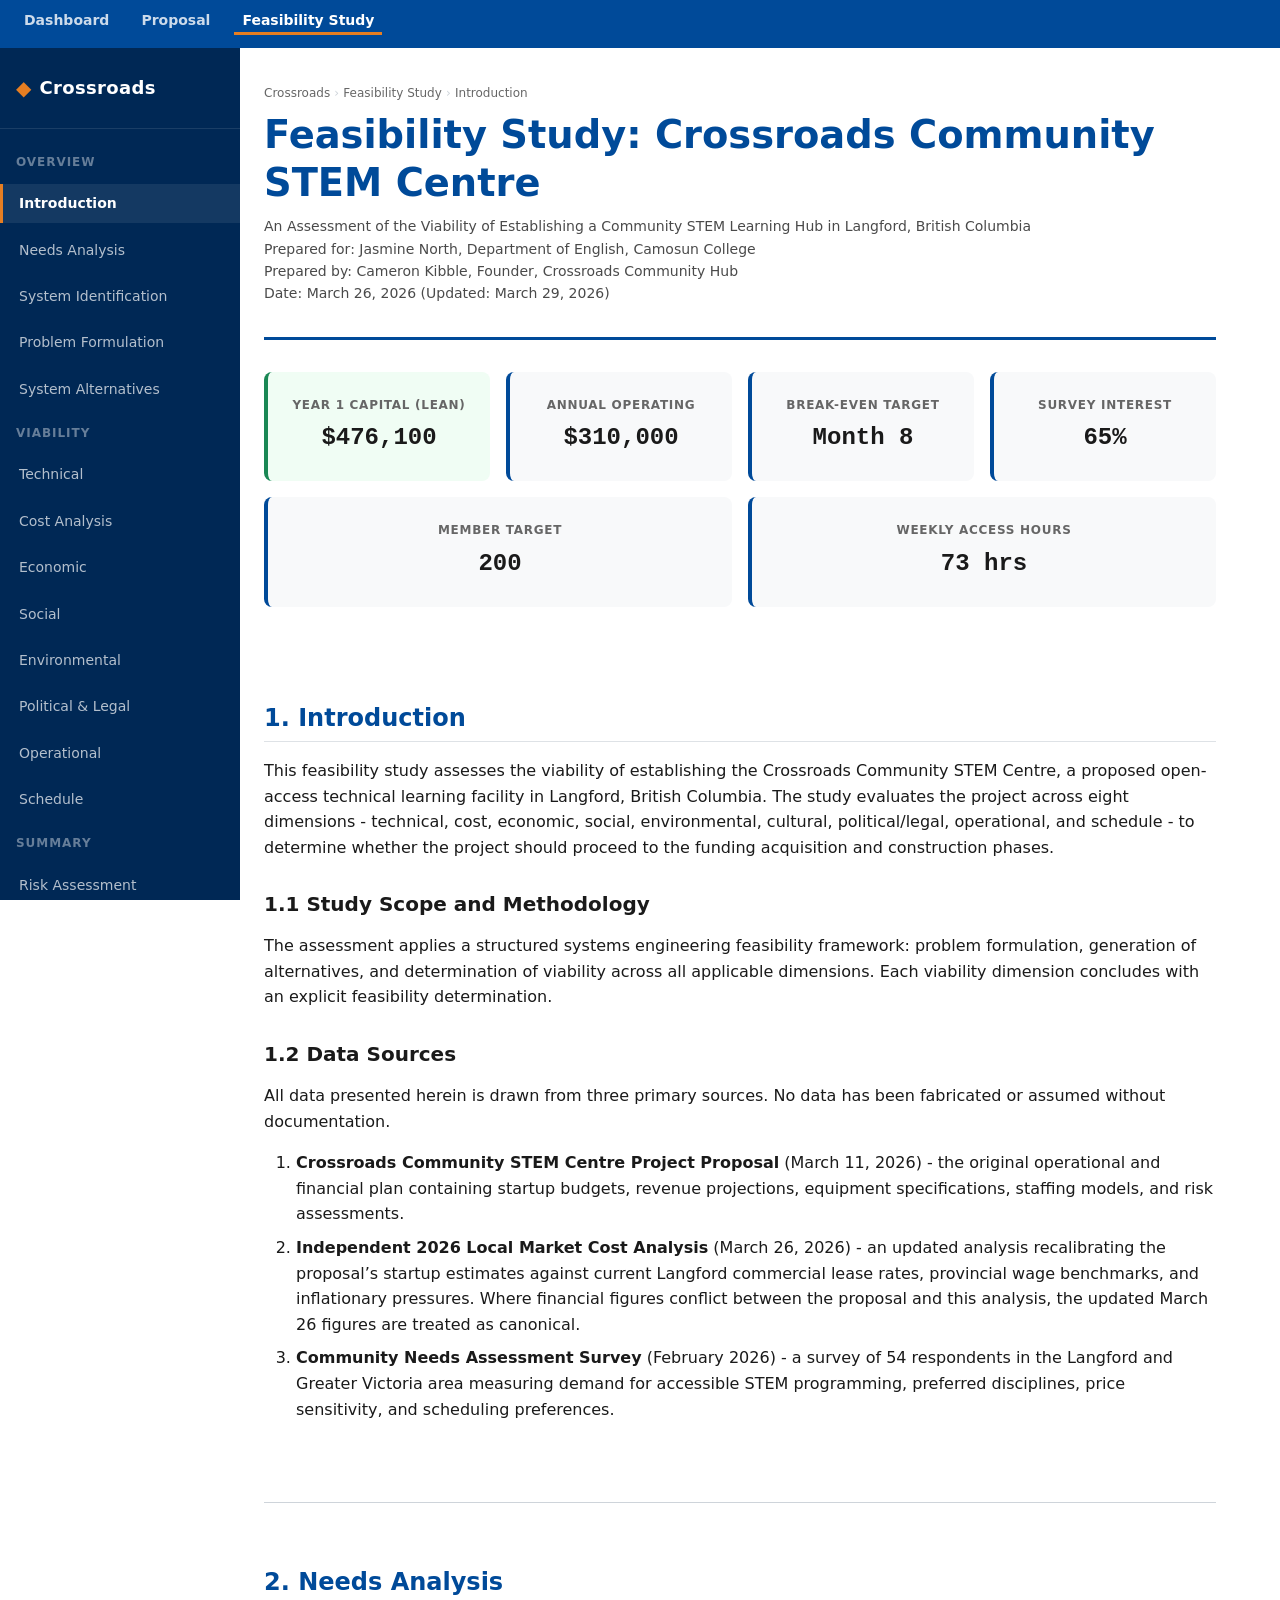
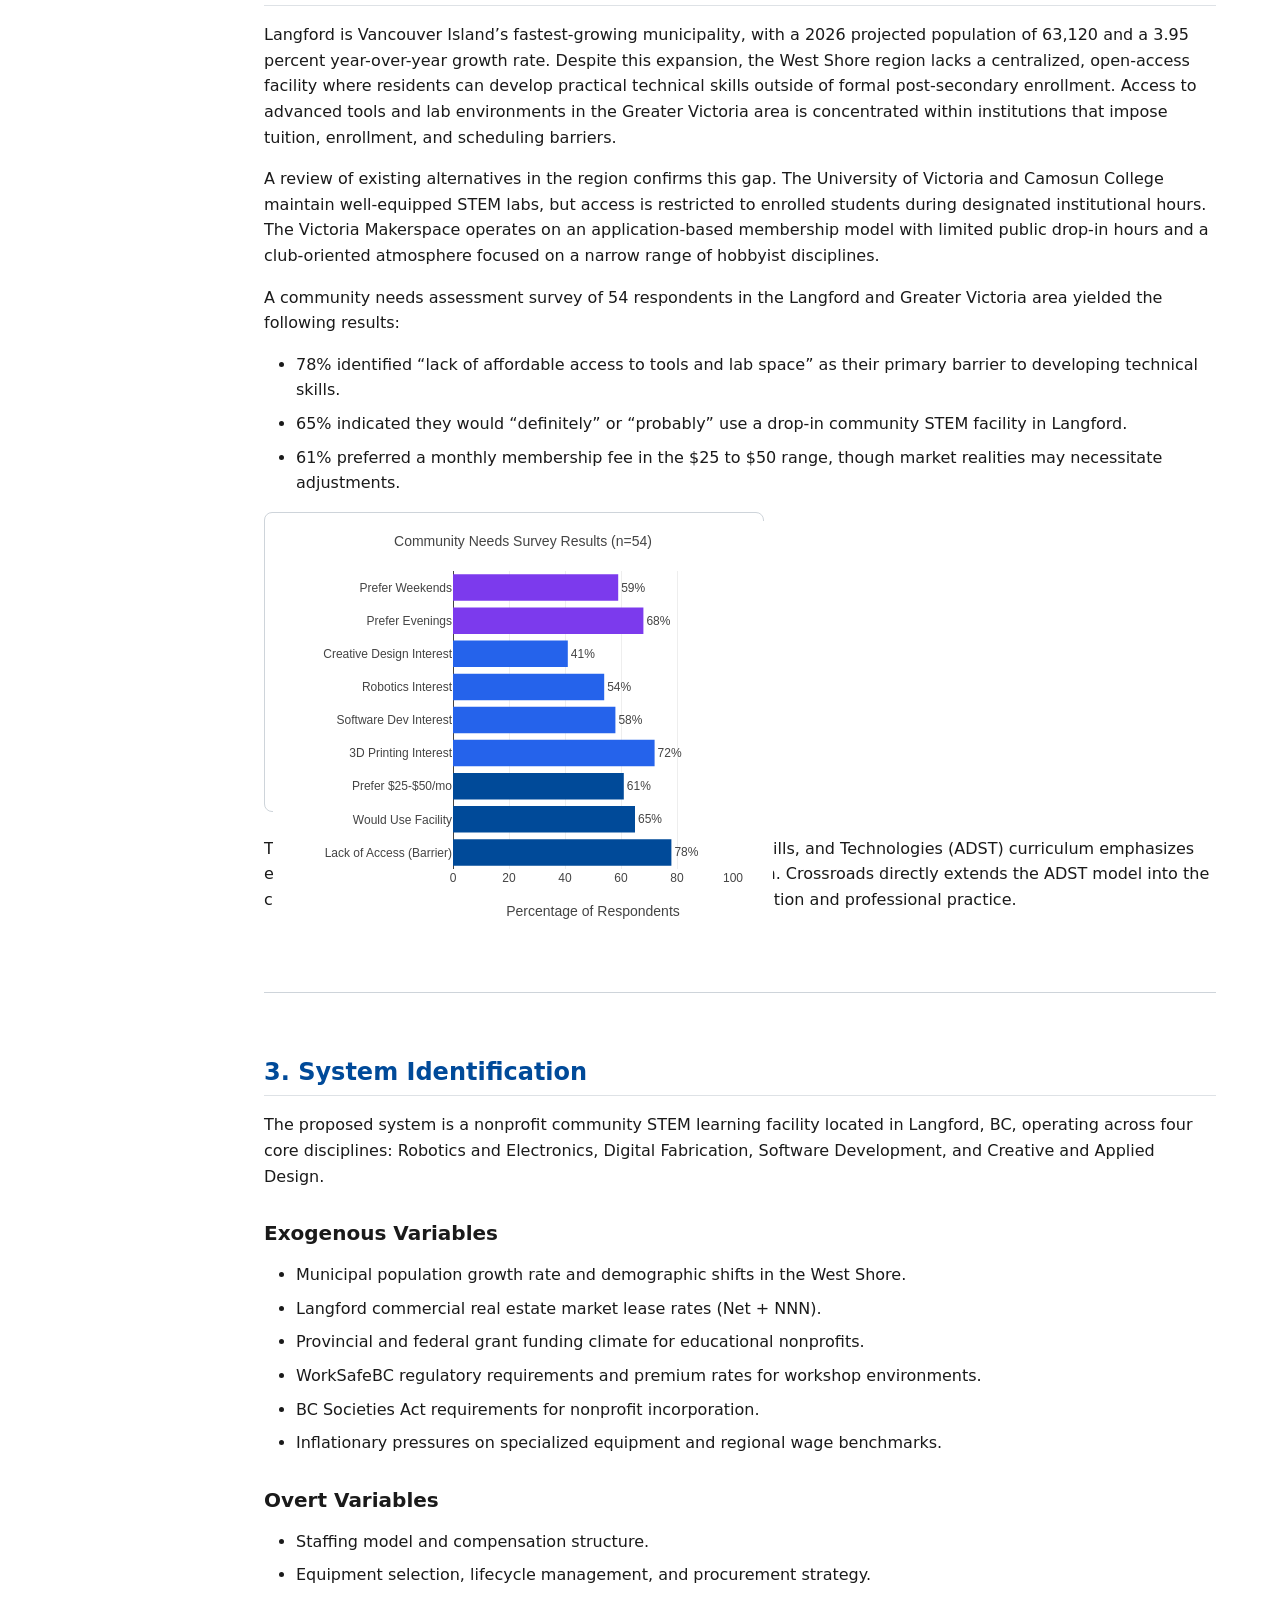
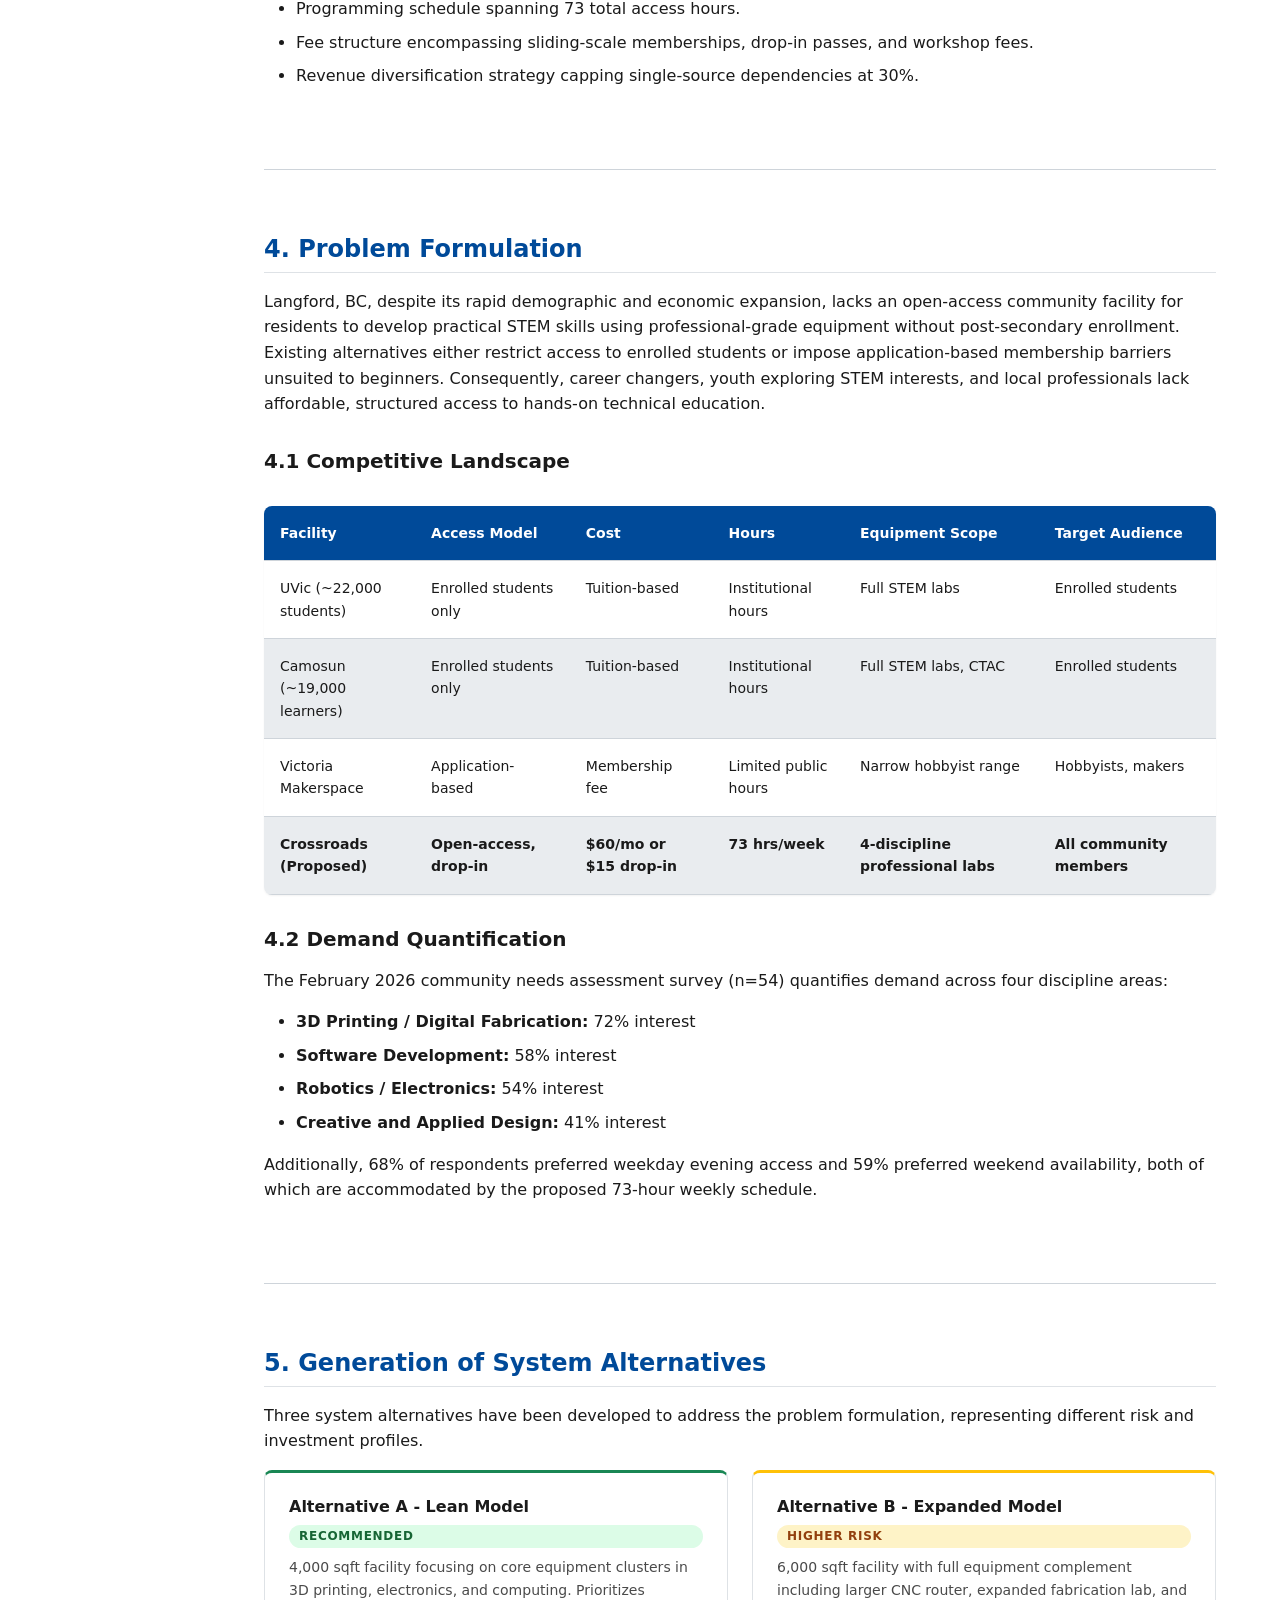
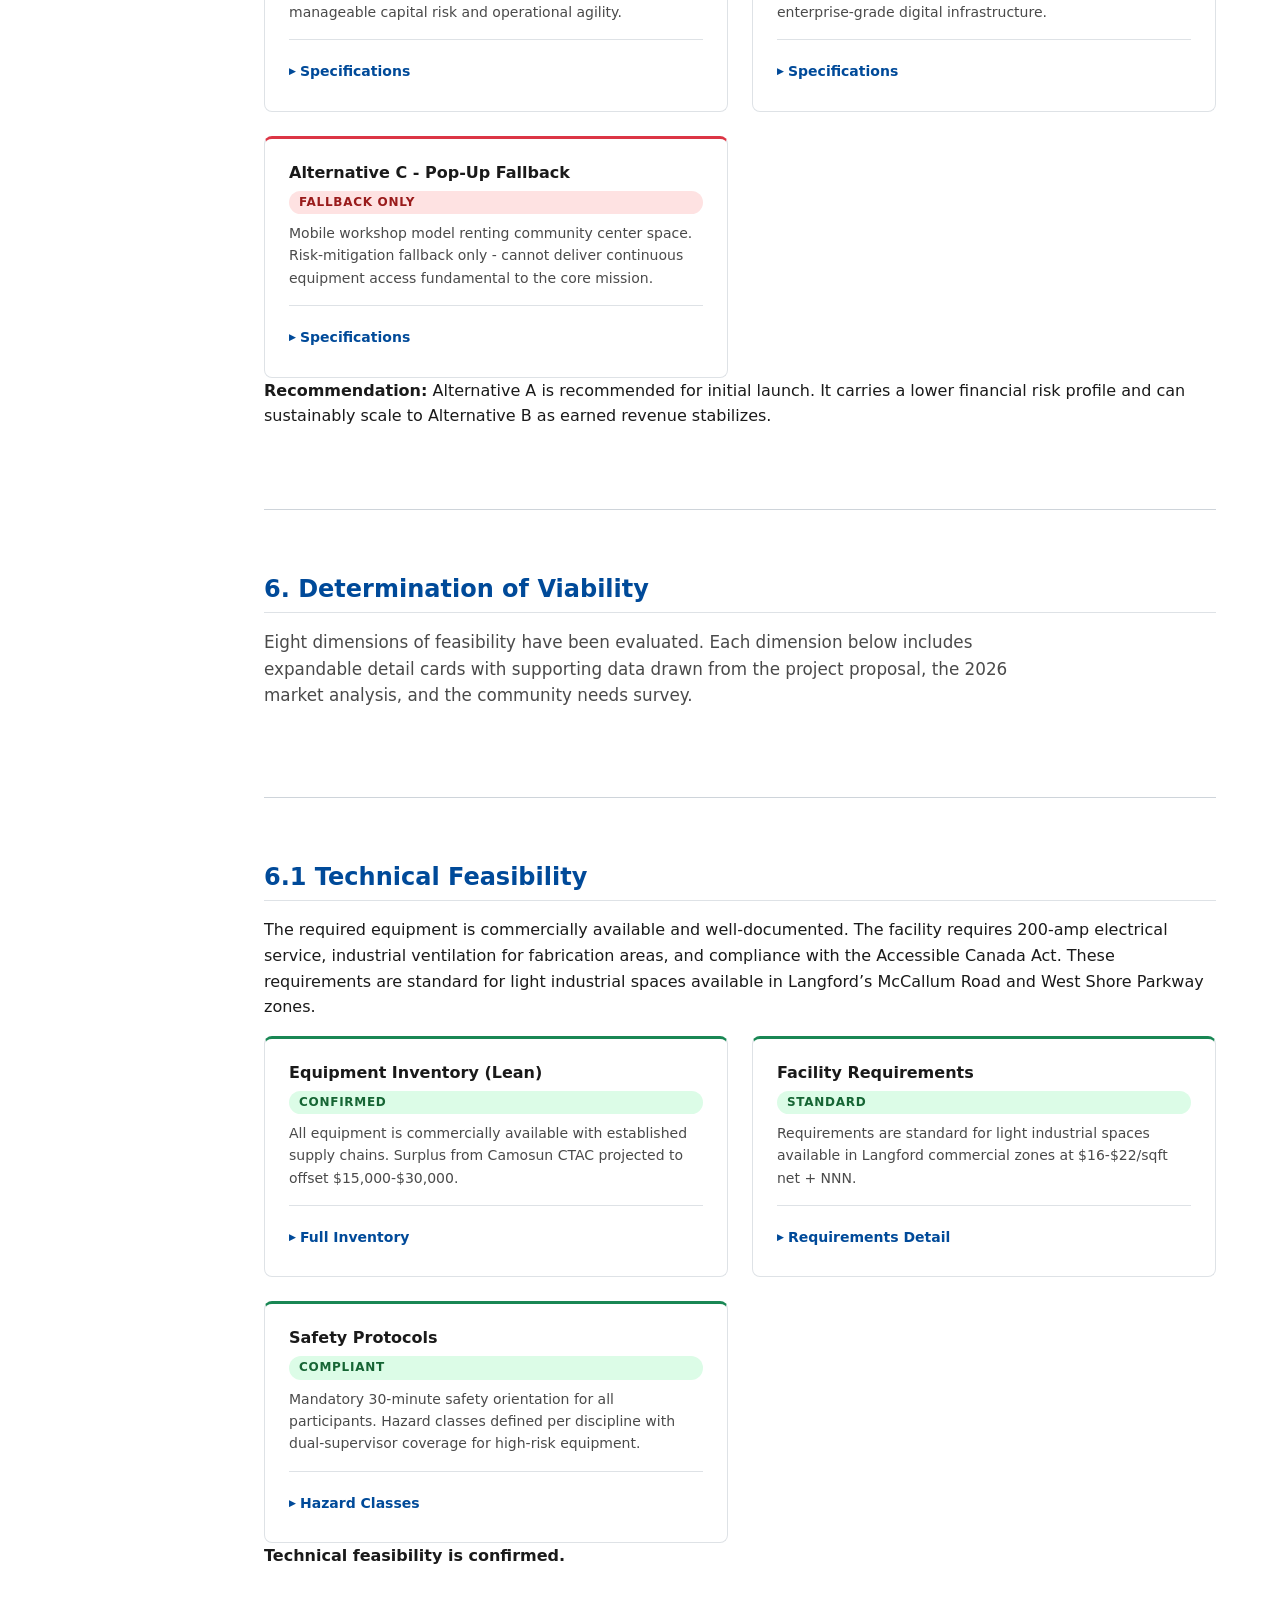
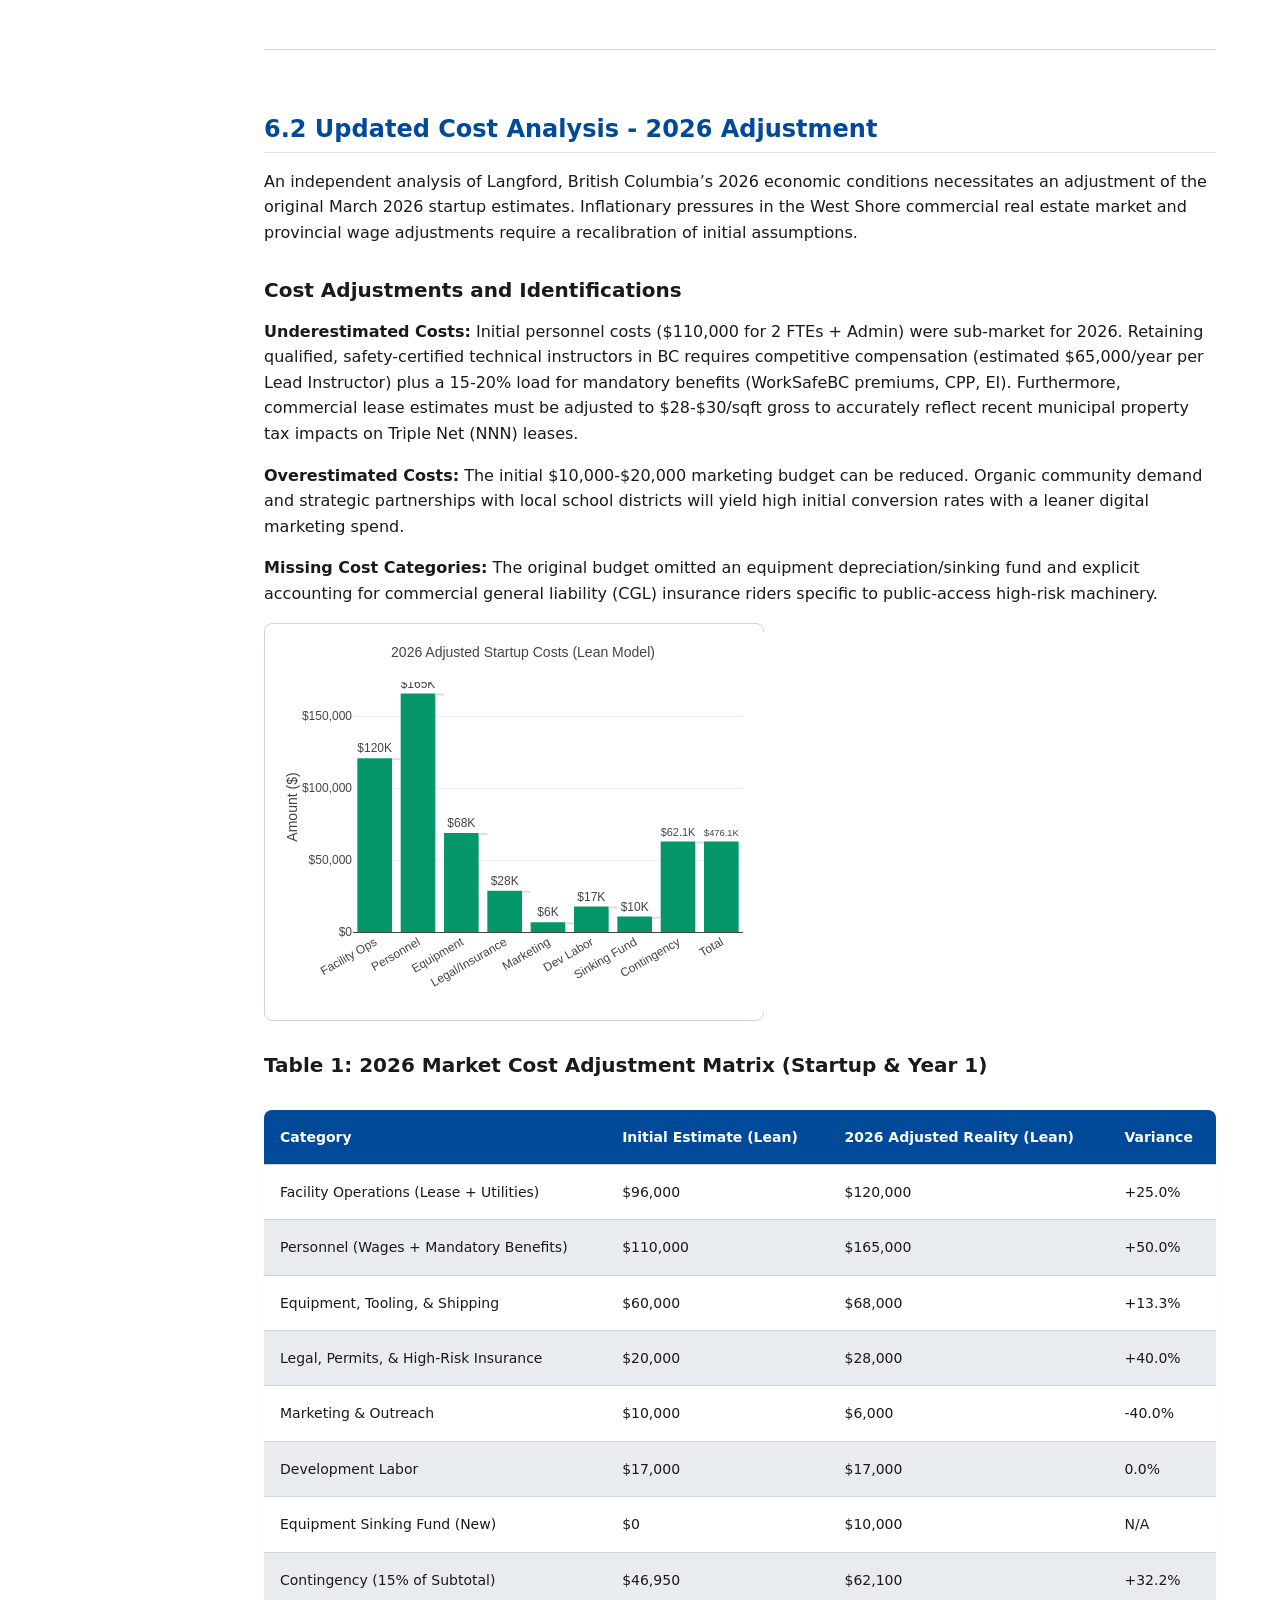
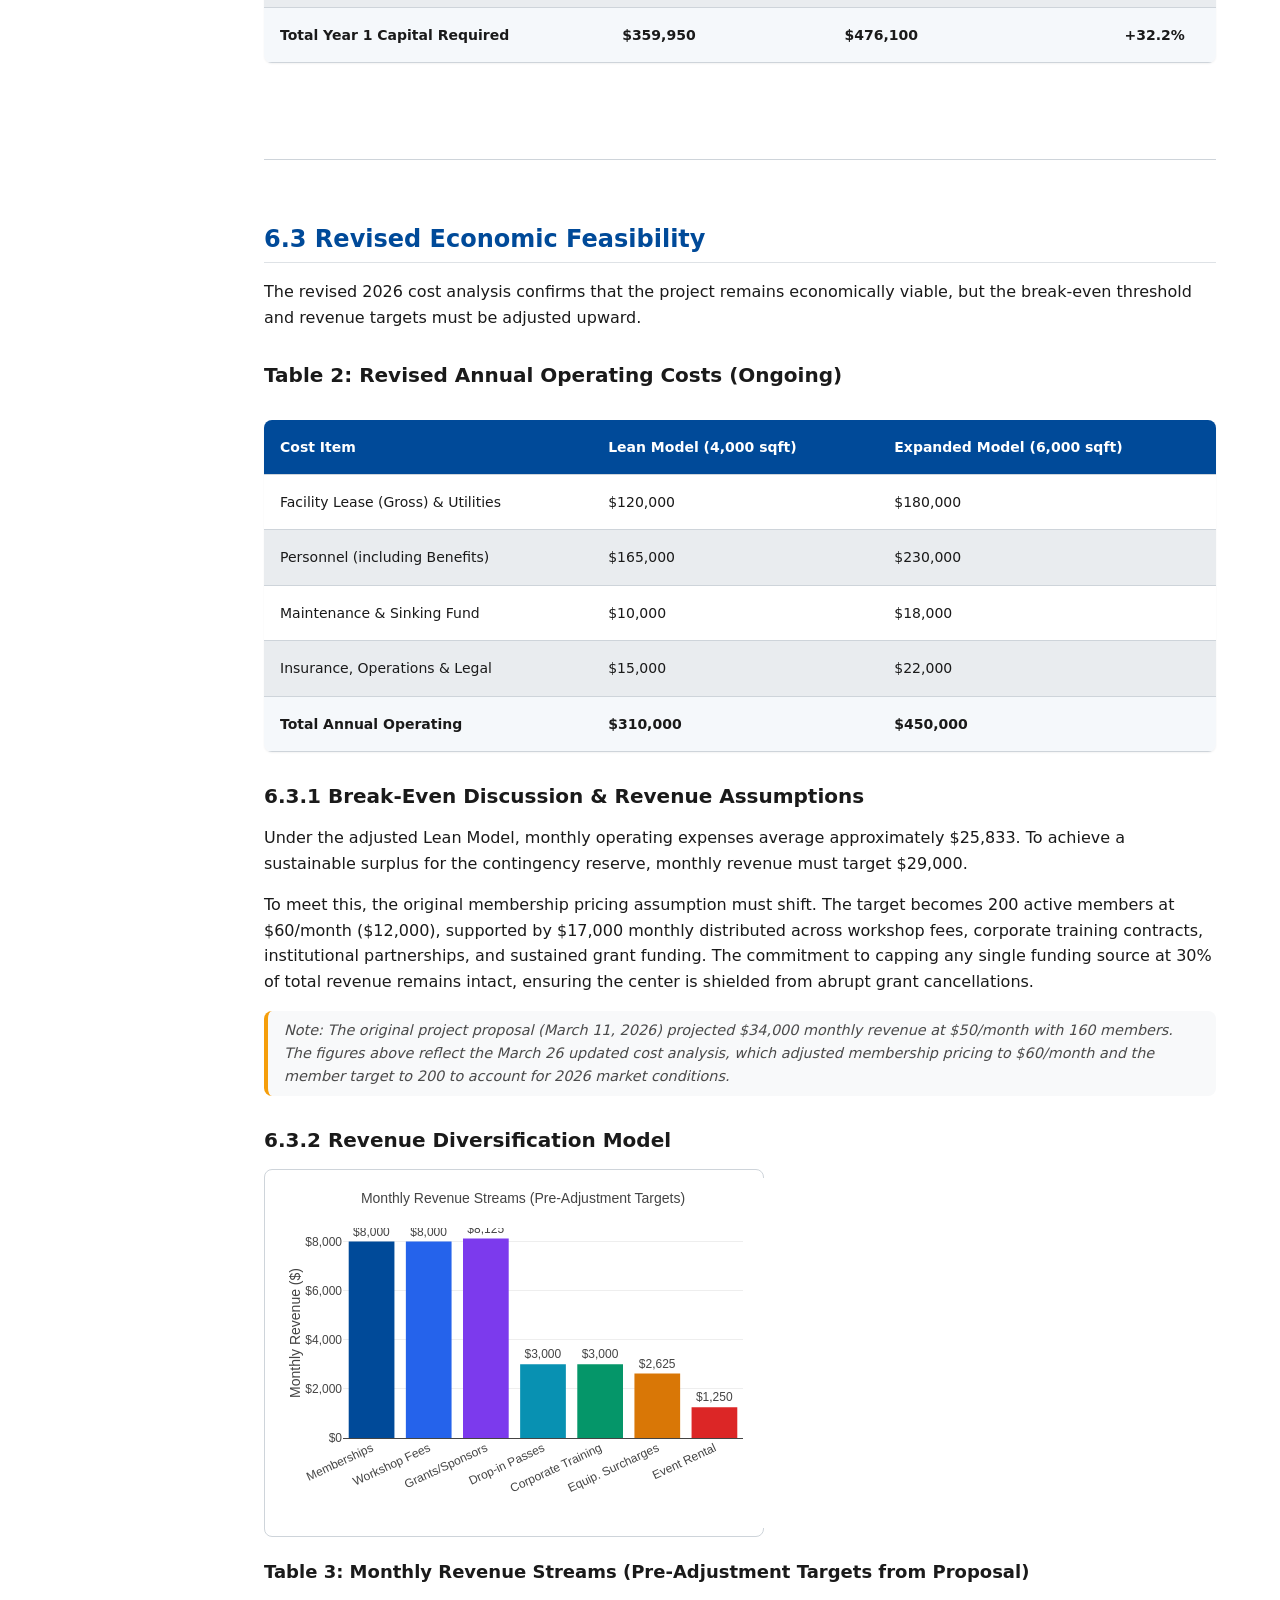
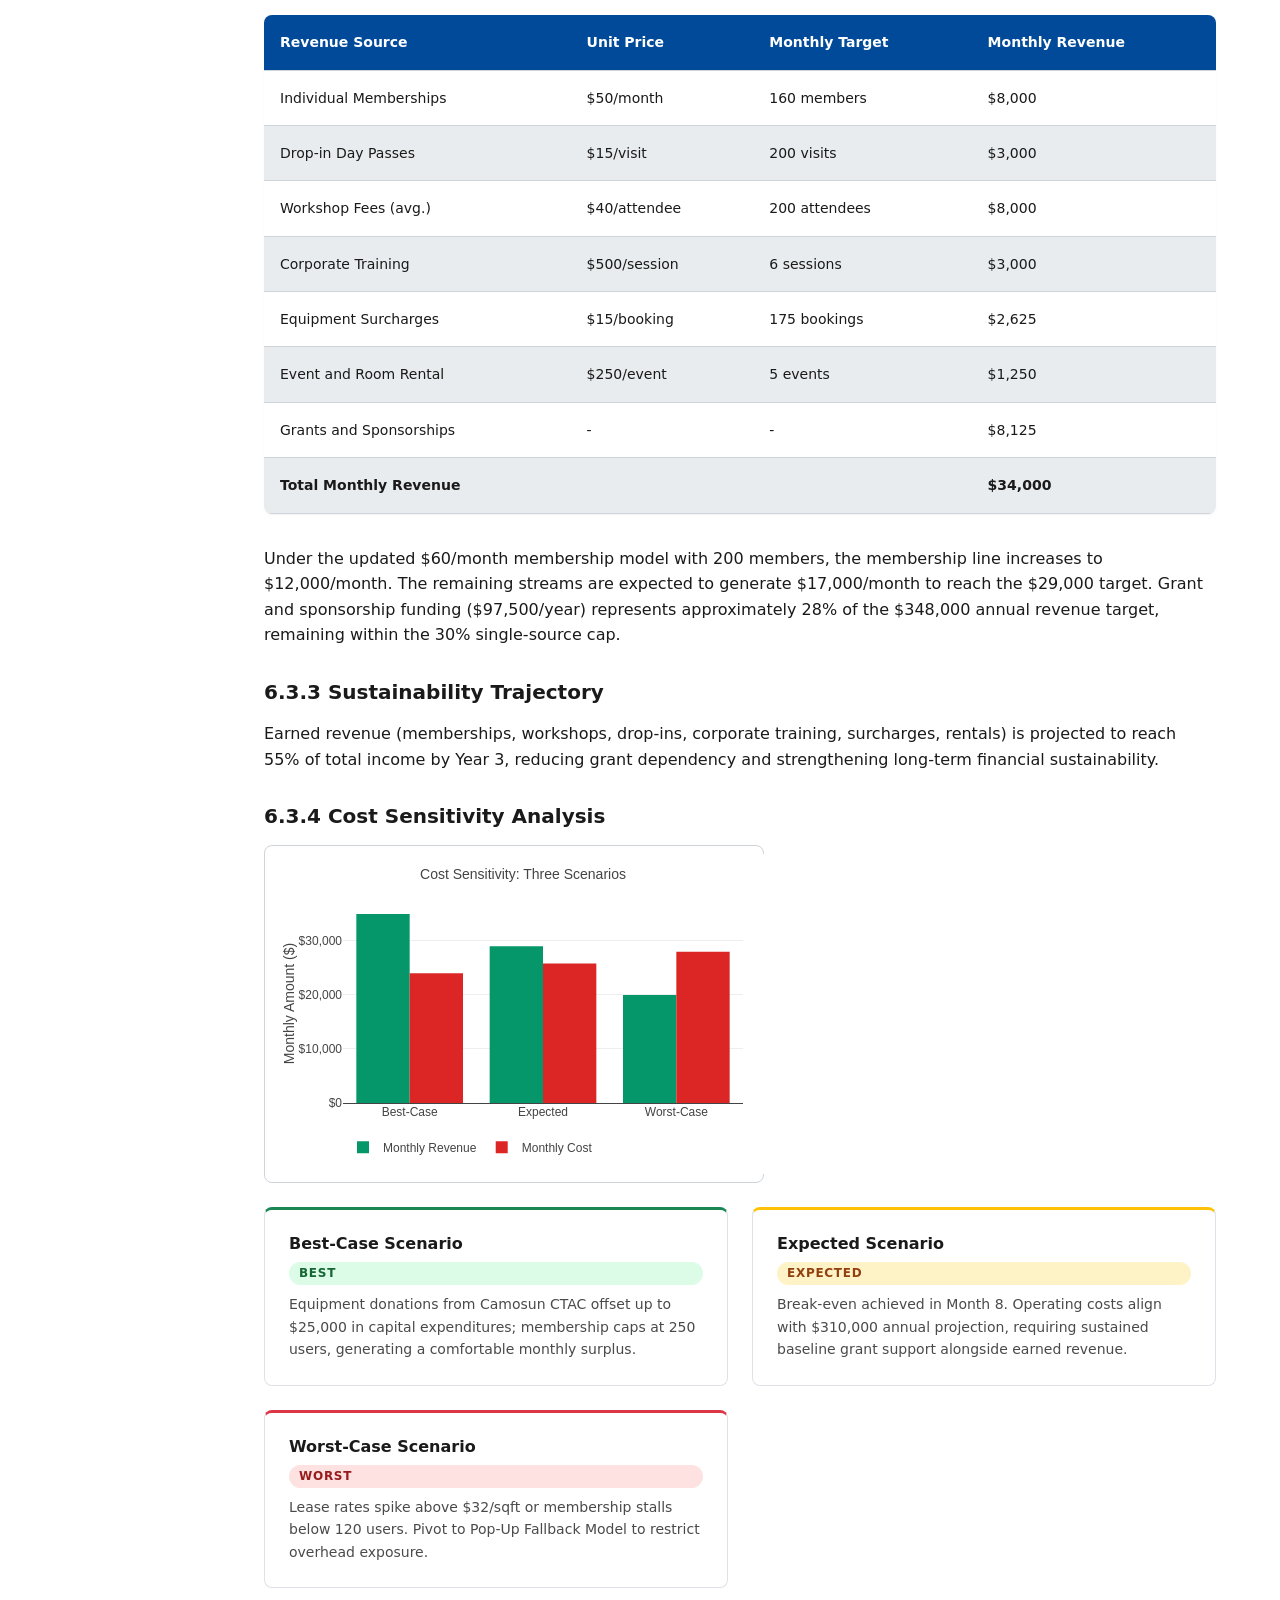
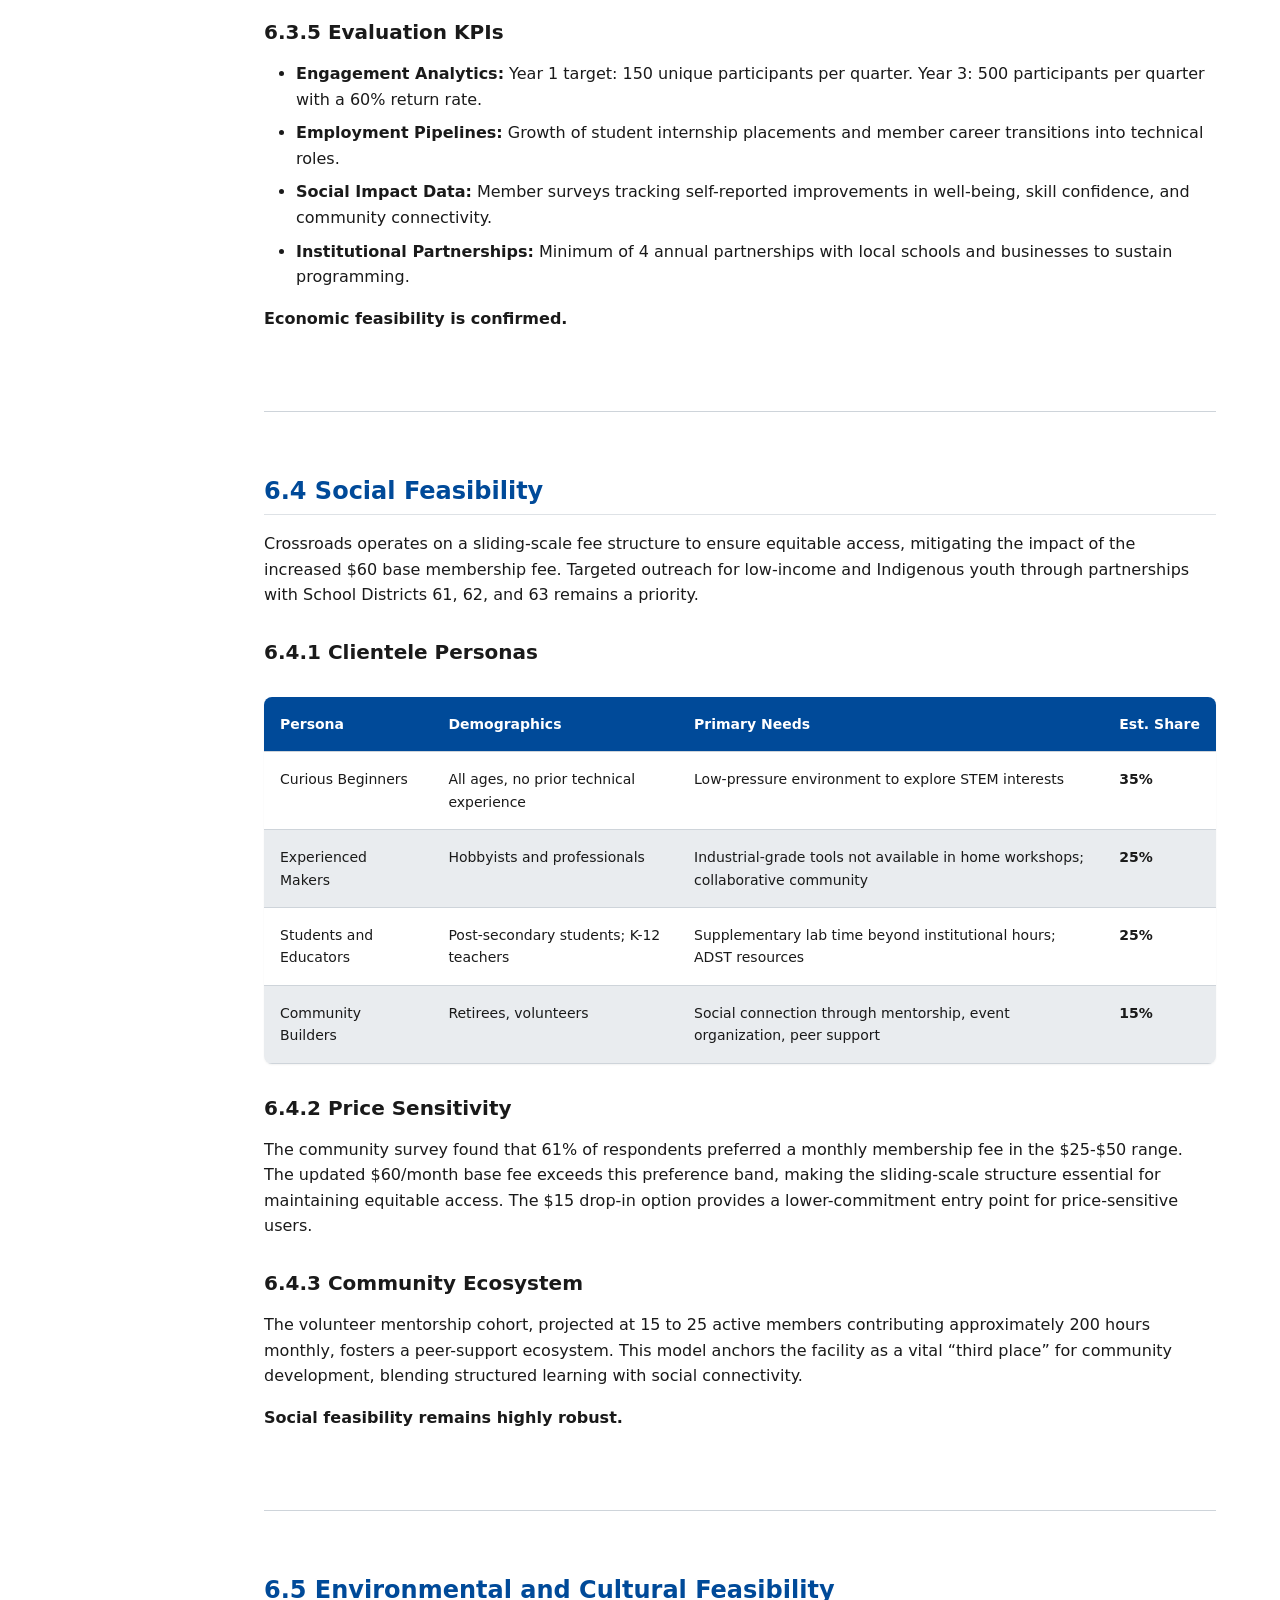
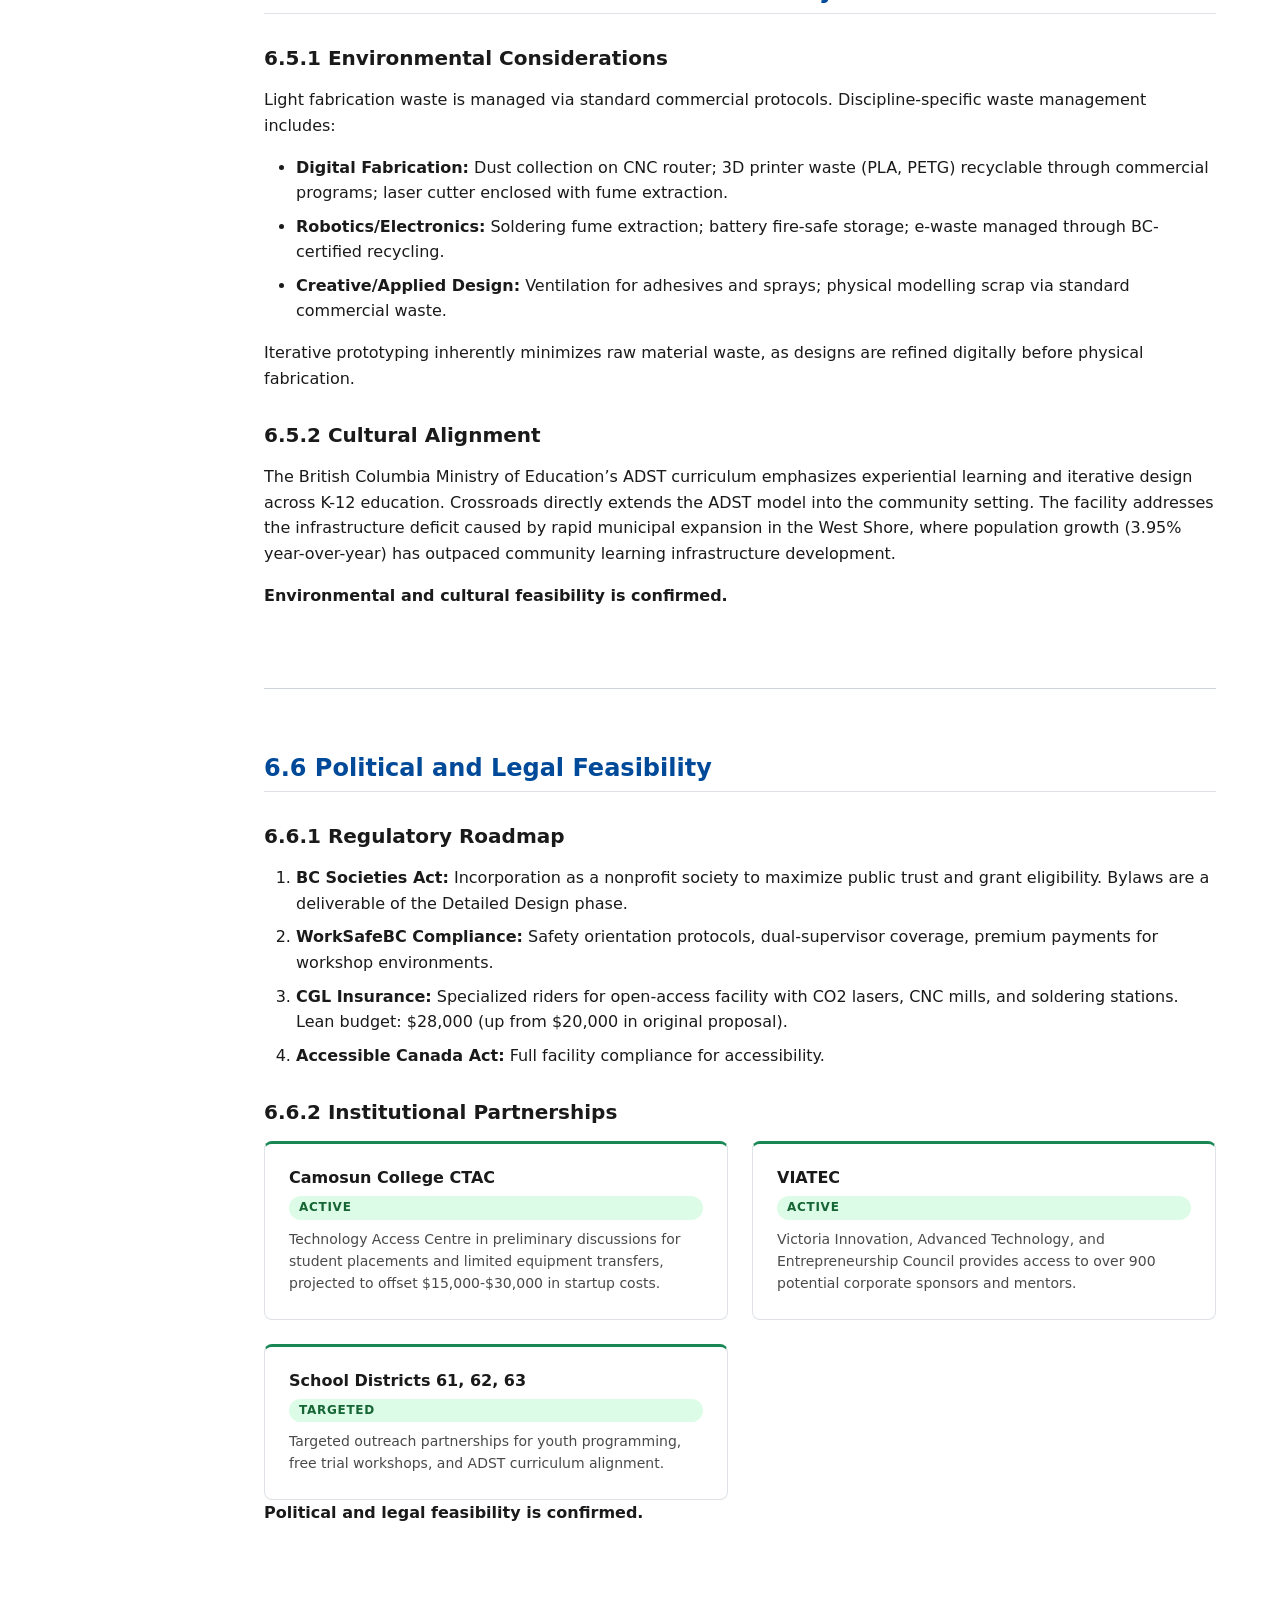
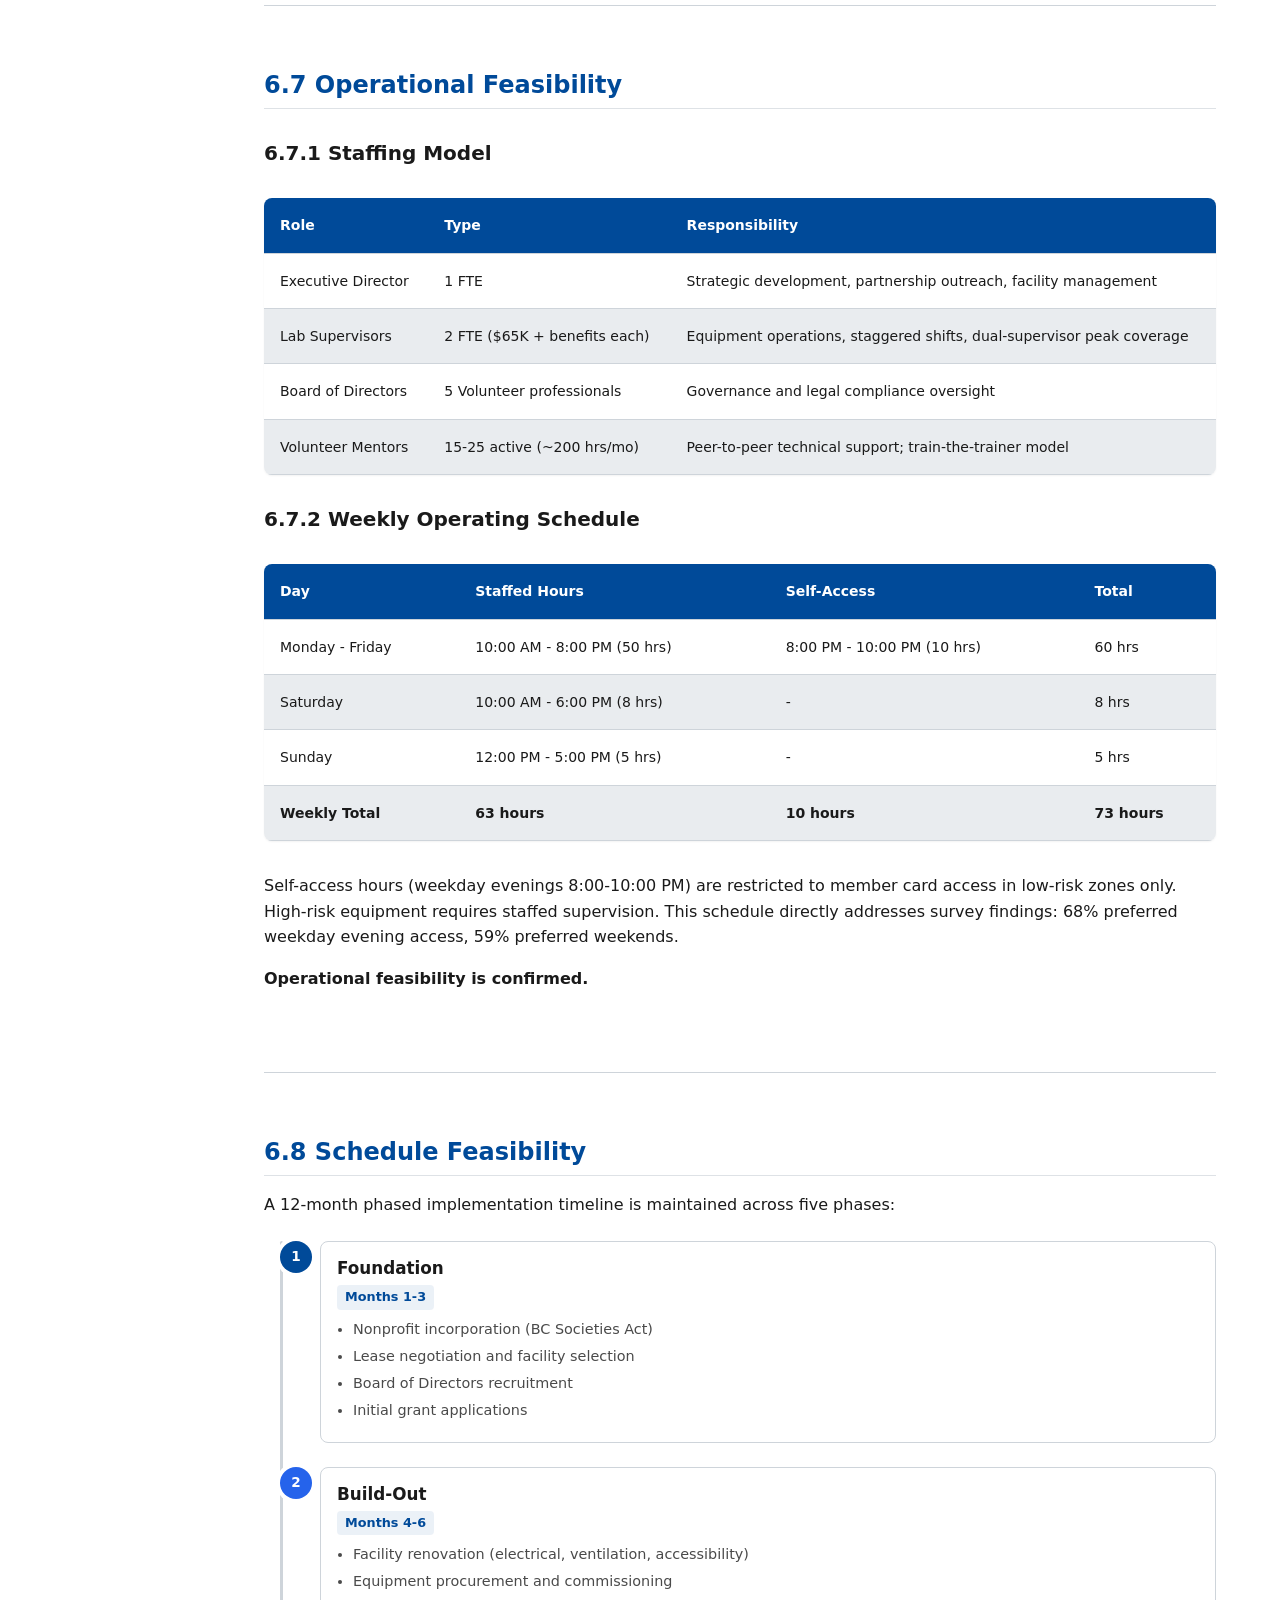
==== commit a387b28c: "Fix Plotly rendering on feasibility.html by deferring chart init to DOMContentLoaded Agent-Logs-Url:" ====
--- a/feasibility.html
+++ b/feasibility.html
@@ -870,7 +870,7 @@
 })();
 
 /* ---- Feasibility Charts (Plotly) ---- */
-(function () {
+window.addEventListener('DOMContentLoaded', function () {
     if (typeof Plotly === 'undefined') return;
 
     var brandBlue = '#004a99';
@@ -960,7 +960,7 @@
             legend: { orientation: 'h', y: -0.15 }
         }, config);
     }
-})();
+});
 </script>
 
 </body>
